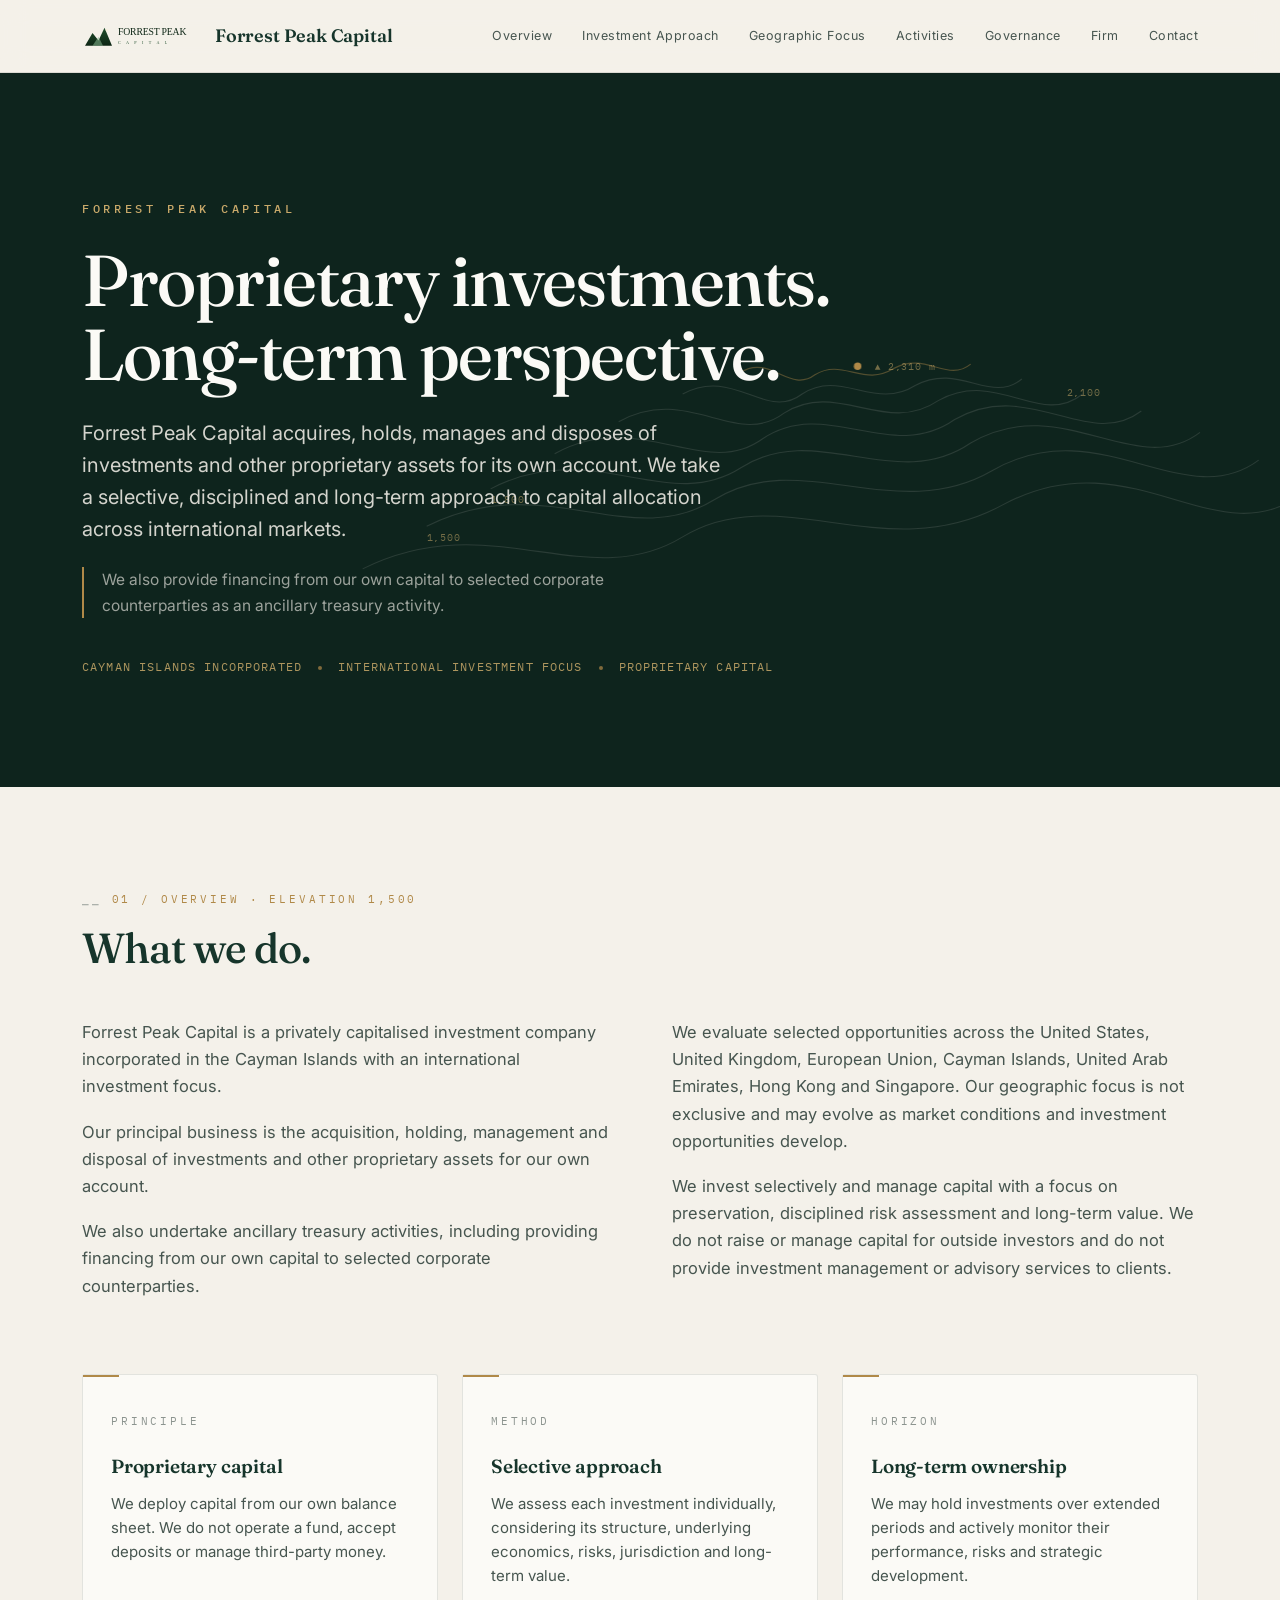
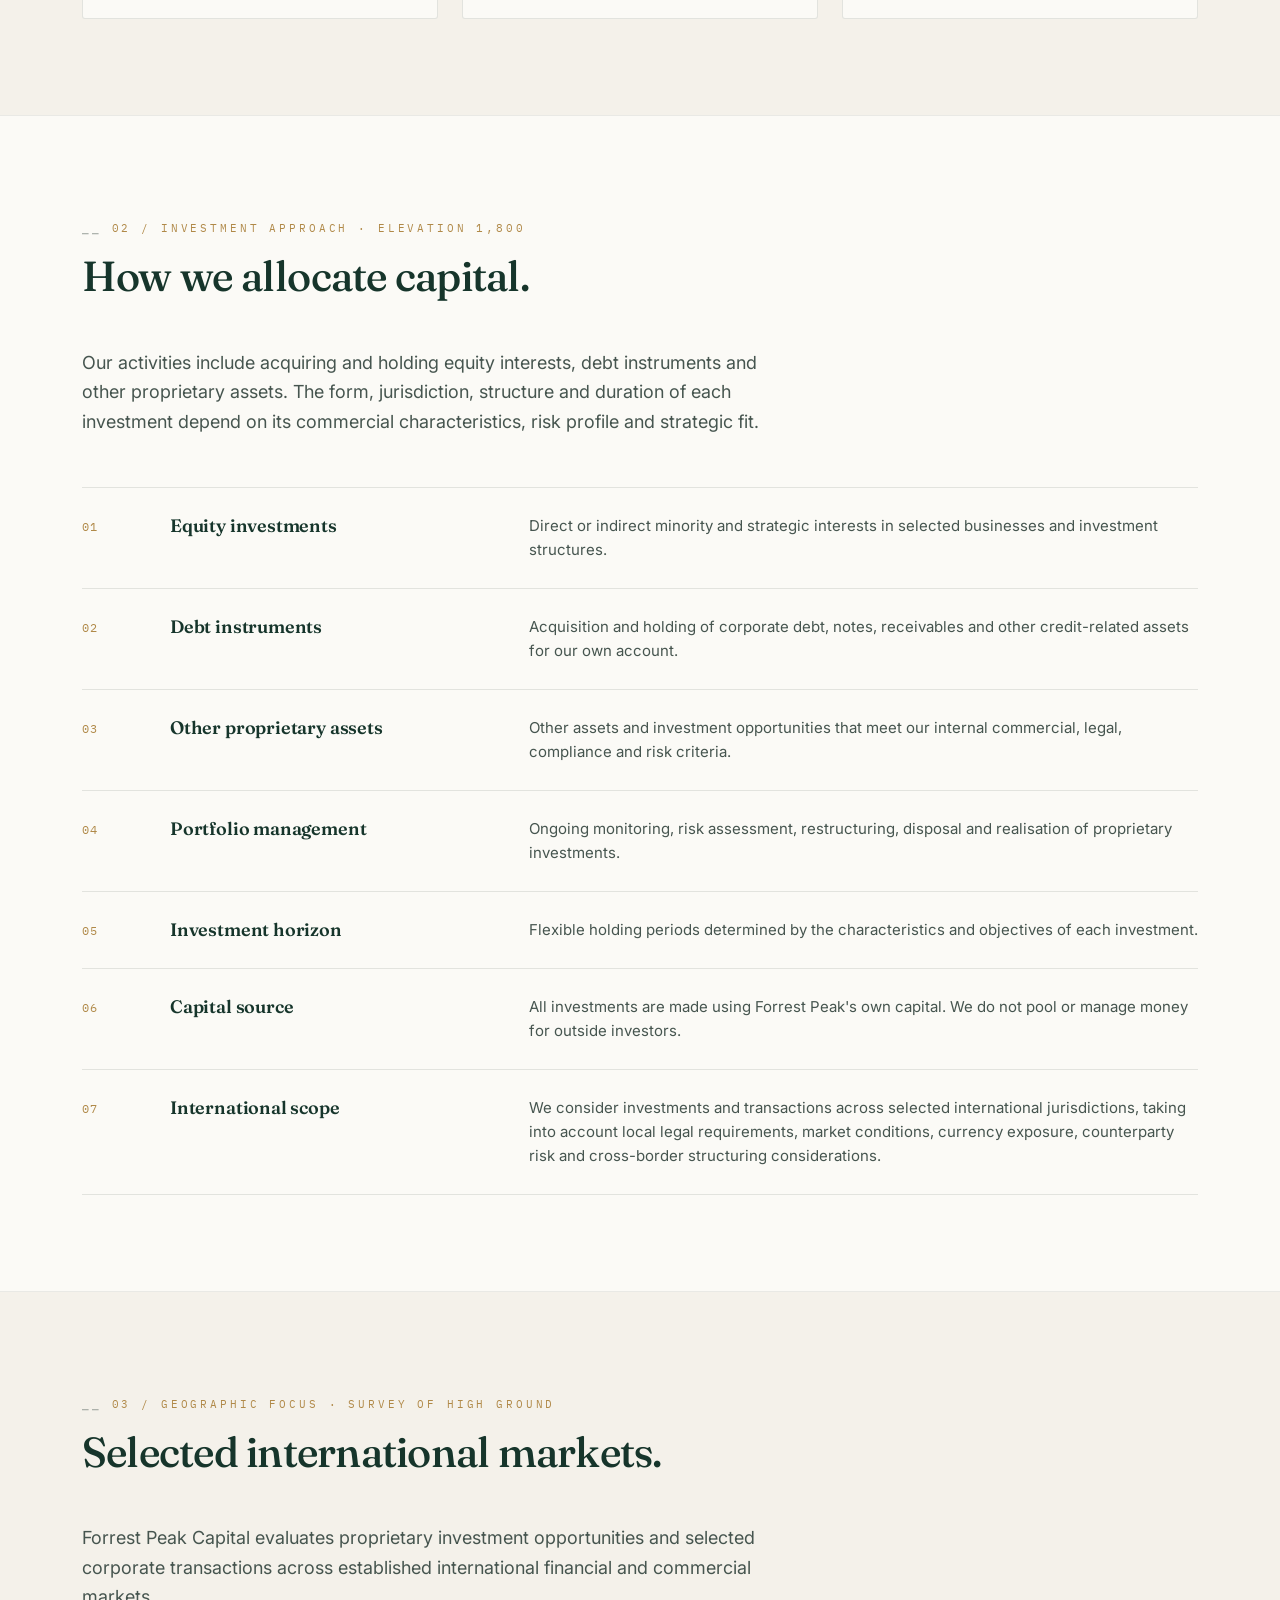
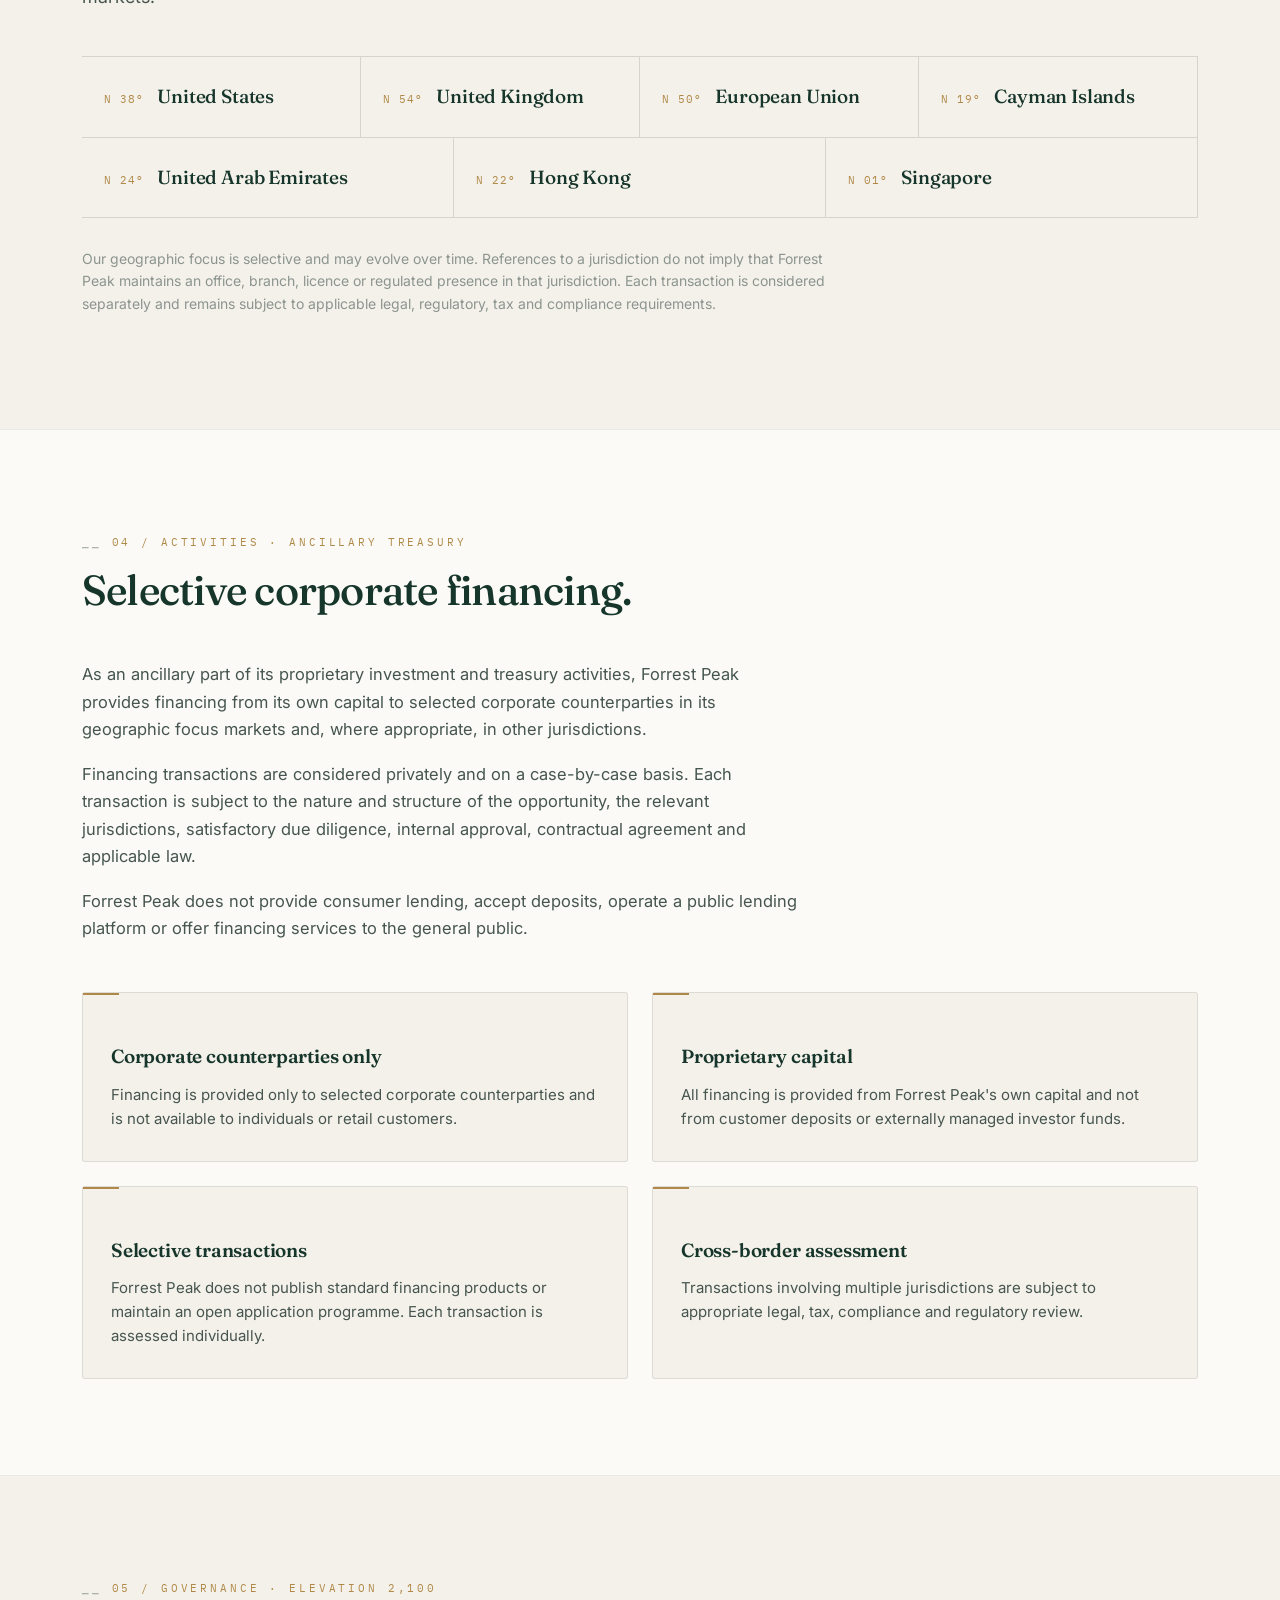
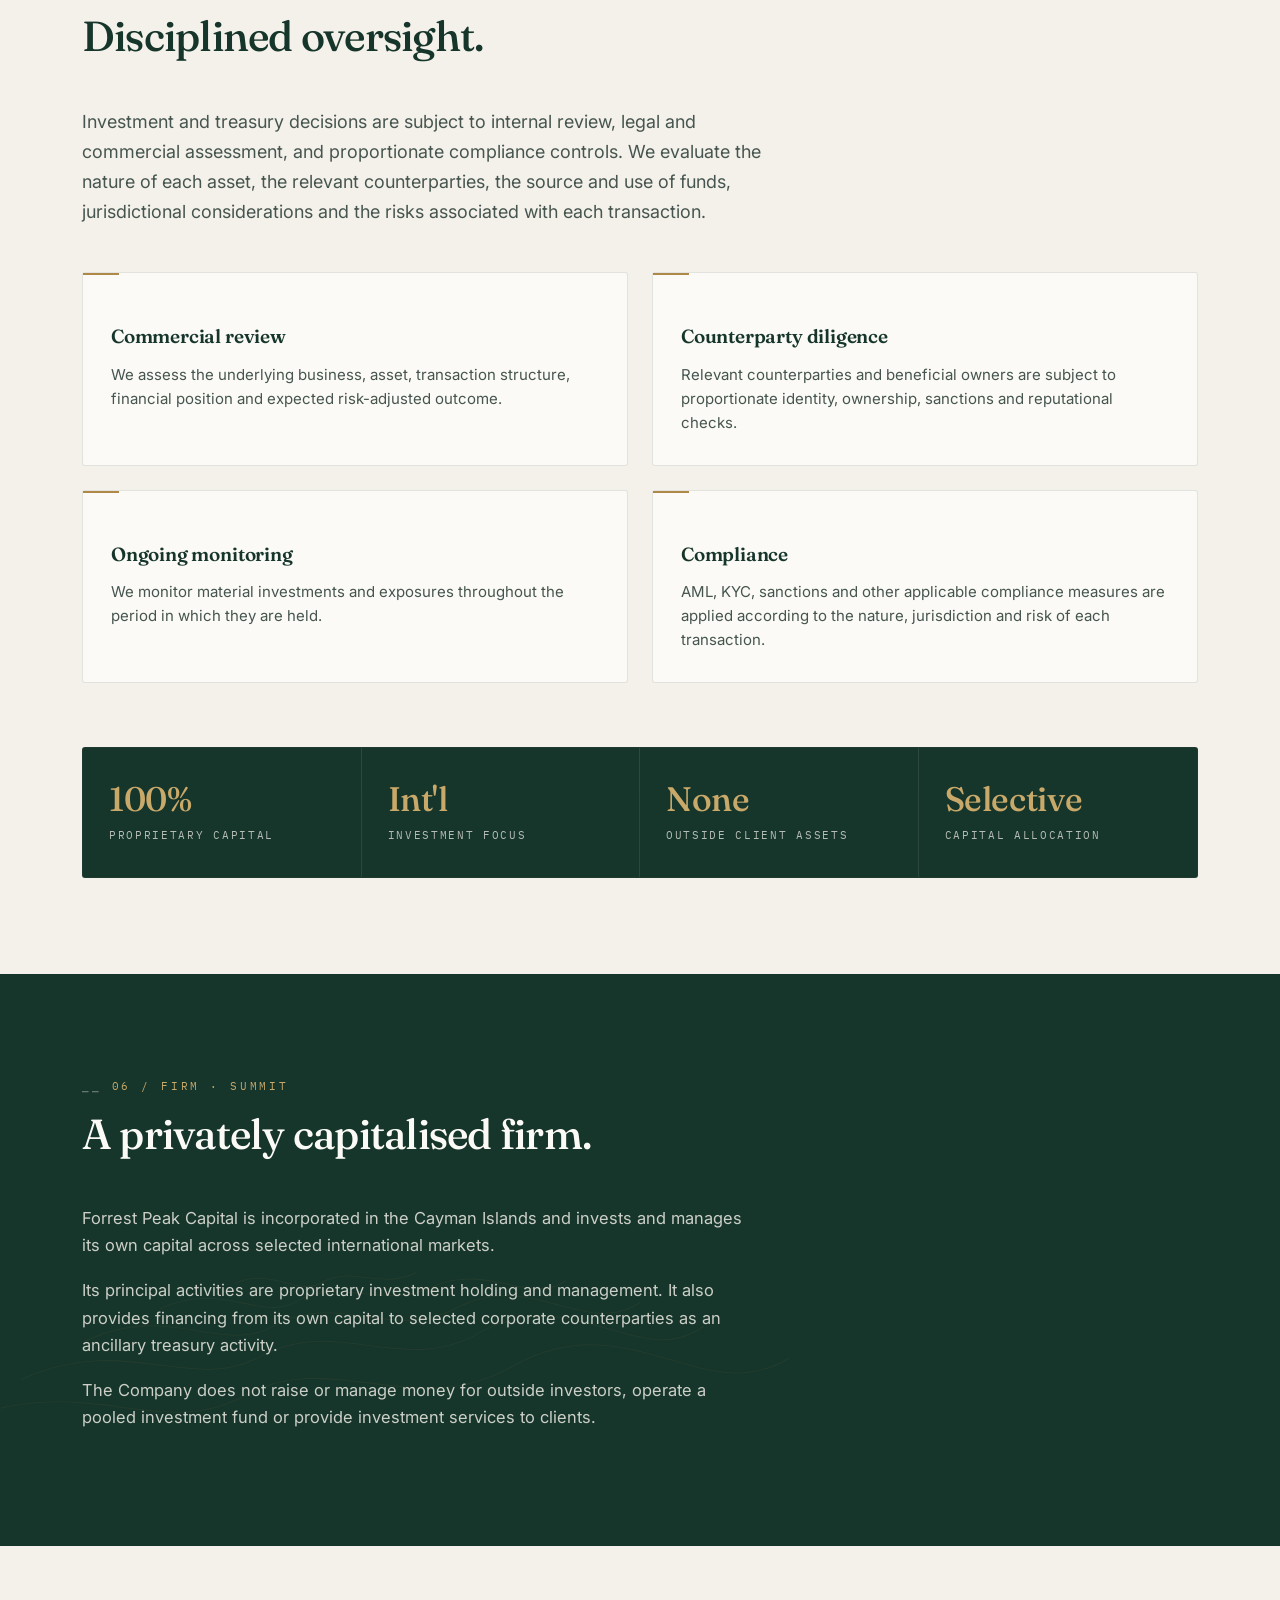
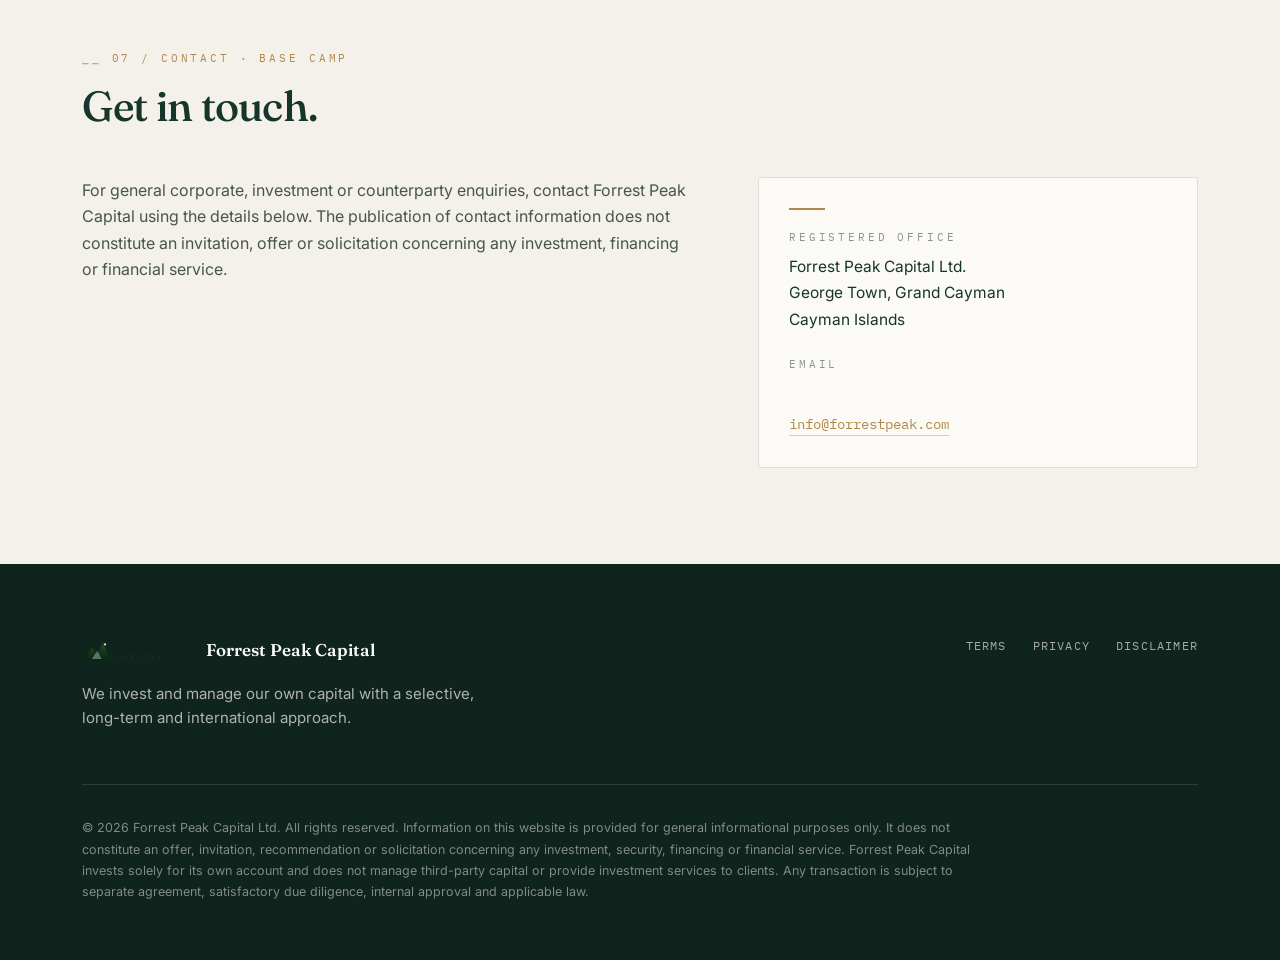
==== 1/index.html @ a150e4bf "Add 5 homepage design variants at /1-/5 for review Each is a self-contained redesign of the repositi" ====
<!DOCTYPE html>
<html lang="en">
<head>
<meta charset="UTF-8">
<meta name="viewport" content="width=device-width, initial-scale=1.0">
<title>Forrest Peak Capital — Proprietary Investments and Strategic Capital</title>
<meta name="description" content="Forrest Peak Capital acquires, holds and manages investments and proprietary assets for its own account across selected international markets. It also provides selective corporate financing from its own capital.">
<link rel="preconnect" href="https://fonts.googleapis.com">
<link rel="preconnect" href="https://fonts.gstatic.com" crossorigin>
<link href="https://fonts.googleapis.com/css2?family=Fraunces:opsz,wght@9..144,400;9..144,500;9..144,600&family=Inter:wght@400;500;600&family=IBM+Plex+Mono:wght@400;500&display=swap" rel="stylesheet">
<style>
  :root{
    /* Palette — Altitude / Topographic */
    --alpine:#16352b;       /* deep alpine green */
    --alpine-deep:#0e241d;  /* darkest green */
    --slate:#46554f;        /* cool slate/stone */
    --stone:#8c948f;        /* muted stone grey */
    --bone:#f4f1ea;         /* bone white */
    --bone-pure:#fbfaf6;
    --brass:#b08948;        /* restrained brass/gold accent */
    --brass-soft:#c9a96a;

    --maxw:1180px;
    --ease:cubic-bezier(.22,.61,.36,1);
  }

  *{box-sizing:border-box;}
  html{scroll-behavior:smooth;}
  body{
    margin:0;
    background:var(--bone);
    color:var(--alpine-deep);
    font-family:'Inter',system-ui,sans-serif;
    font-size:17px;
    line-height:1.65;
    -webkit-font-smoothing:antialiased;
    text-rendering:optimizeLegibility;
  }
  @media (prefers-reduced-motion:no-preference){
    html{scroll-behavior:smooth;}
  }

  a{color:inherit;text-decoration:none;}
  img{max-width:100%;display:block;}

  /* Focus visibility */
  a:focus-visible,button:focus-visible{
    outline:2px solid var(--brass);
    outline-offset:3px;
    border-radius:2px;
  }

  .wrap{max-width:var(--maxw);margin:0 auto;padding:0 32px;}
  @media(max-width:640px){.wrap{padding:0 20px;}}

  /* Typography utilities */
  .serif{font-family:'Fraunces',Georgia,serif;font-weight:500;letter-spacing:-.01em;}
  .mono{font-family:'IBM Plex Mono',monospace;font-variant-numeric:tabular-nums;}
  .eyebrow{
    font-family:'IBM Plex Mono',monospace;
    font-size:11.5px;
    letter-spacing:.32em;
    text-transform:uppercase;
    color:var(--brass);
    font-weight:500;
  }
  .label{
    font-family:'IBM Plex Mono',monospace;
    font-size:11px;
    letter-spacing:.26em;
    text-transform:uppercase;
    color:var(--stone);
  }

  /* ===== HEADER ===== */
  header{
    position:sticky;top:0;z-index:50;
    background:rgba(244,241,234,.82);
    backdrop-filter:blur(12px);
    border-bottom:1px solid rgba(70,85,79,.14);
  }
  .nav{
    display:flex;align-items:center;justify-content:space-between;
    height:72px;
  }
  .brandmark{display:flex;align-items:center;gap:13px;}
  .brandmark img{height:30px;width:auto;}
  .brandmark .bname{
    font-family:'Fraunces',serif;font-weight:600;font-size:18px;
    letter-spacing:-.01em;color:var(--alpine);
  }
  .navlinks{display:flex;gap:30px;align-items:center;}
  .navlinks a{
    font-size:12.5px;letter-spacing:.04em;color:var(--slate);
    position:relative;transition:color .25s var(--ease);
  }
  .navlinks a::after{
    content:"";position:absolute;left:0;bottom:-6px;width:0;height:1px;
    background:var(--brass);transition:width .3s var(--ease);
  }
  .navlinks a:hover{color:var(--alpine);}
  .navlinks a:hover::after{width:100%;}
  .menu-btn{display:none;background:none;border:none;cursor:pointer;padding:8px;color:var(--alpine);}
  @media(max-width:880px){
    .navlinks{display:none;}
    .menu-btn{display:block;}
    .navlinks.open{
      display:flex;flex-direction:column;position:absolute;top:72px;left:0;right:0;
      background:var(--bone-pure);padding:20px 32px;gap:16px;
      border-bottom:1px solid rgba(70,85,79,.14);
    }
  }

  /* ===== HERO ===== */
  .hero{
    position:relative;
    background:var(--alpine-deep);
    color:var(--bone);
    overflow:hidden;
    padding:120px 0 110px;
  }
  .topo{
    position:absolute;inset:0;width:100%;height:100%;
    pointer-events:none;
  }
  .topo path{fill:none;stroke:rgba(176,137,72,.0);stroke-width:1;}
  .topo .ring{stroke:rgba(140,148,143,.22);}
  .topo .ring-accent{stroke:rgba(176,137,72,.42);stroke-width:1.1;}
  .topo .tick{fill:rgba(201,169,106,.55);font-family:'IBM Plex Mono',monospace;font-size:9px;letter-spacing:.08em;}
  .topo .summit{fill:var(--brass);}

  /* contour draw animation */
  @media (prefers-reduced-motion:no-preference){
    .topo .ring,.topo .ring-accent{
      stroke-dasharray:2400;
      stroke-dashoffset:2400;
      animation:draw 3.4s var(--ease) forwards;
    }
    .topo .ring:nth-child(1){animation-delay:.05s;}
    .topo .ring:nth-child(2){animation-delay:.20s;}
    .topo .ring:nth-child(3){animation-delay:.35s;}
    .topo .ring:nth-child(4){animation-delay:.50s;}
    .topo .ring:nth-child(5){animation-delay:.65s;}
    .topo .ring:nth-child(6){animation-delay:.80s;}
    .topo .ring-accent{animation-delay:.95s;}
    .topo .summit{opacity:0;animation:fadein 1s ease 1.6s forwards;}
    .topo .tick{opacity:0;animation:fadein 1.2s ease 1.9s forwards;}
    @keyframes draw{to{stroke-dashoffset:0;}}
    @keyframes fadein{to{opacity:1;}}
  }

  .hero-inner{position:relative;z-index:2;max-width:780px;}
  .hero .eyebrow{color:var(--brass-soft);}
  .hero h1{
    font-family:'Fraunces',serif;font-weight:500;
    font-size:clamp(40px,6.2vw,72px);
    line-height:1.03;letter-spacing:-.02em;
    margin:22px 0 26px;color:var(--bone-pure);
  }
  .hero .lede{
    font-size:clamp(17px,1.7vw,20px);
    color:rgba(244,241,234,.86);max-width:640px;margin:0 0 22px;
    line-height:1.6;
  }
  .hero .secondary{
    font-size:15.5px;color:rgba(244,241,234,.62);max-width:600px;
    border-left:2px solid var(--brass);padding-left:18px;margin:0 0 40px;
  }
  .hero-meta{
    display:flex;flex-wrap:wrap;gap:14px 0;align-items:center;
    font-family:'IBM Plex Mono',monospace;font-size:11.5px;
    letter-spacing:.1em;color:rgba(201,169,106,.85);
    text-transform:uppercase;
  }
  .hero-meta span{display:inline-flex;align-items:center;}
  .hero-meta span:not(:last-child)::after{
    content:"";display:inline-block;width:4px;height:4px;border-radius:50%;
    background:var(--brass);margin:0 16px;opacity:.7;
  }

  /* ===== SECTIONS ===== */
  section{padding:96px 0;}
  .sec-head{margin-bottom:48px;max-width:720px;}
  .sec-head h2{
    font-family:'Fraunces',serif;font-weight:500;
    font-size:clamp(28px,3.6vw,42px);line-height:1.08;
    letter-spacing:-.018em;color:var(--alpine);margin:14px 0 0;
  }
  .secnum{
    font-family:'IBM Plex Mono',monospace;font-size:11px;
    letter-spacing:.26em;color:var(--brass);text-transform:uppercase;
  }
  .secnum::before{content:"⎯⎯  ";color:var(--stone);}

  .lead-p{font-size:18px;color:var(--slate);max-width:680px;}
  p{margin:0 0 18px;}

  /* alternating tone */
  .tone-bone{background:var(--bone);}
  .tone-stone{background:var(--bone-pure);border-top:1px solid rgba(70,85,79,.1);border-bottom:1px solid rgba(70,85,79,.1);}

  /* Overview prose grid */
  .prose-grid{display:grid;grid-template-columns:1fr 1fr;gap:44px 64px;}
  .prose-grid p{color:var(--slate);font-size:16.5px;}
  @media(max-width:820px){.prose-grid{grid-template-columns:1fr;gap:0;}}

  /* three-up cards */
  .cards3{display:grid;grid-template-columns:repeat(3,1fr);gap:24px;margin-top:56px;}
  @media(max-width:820px){.cards3{grid-template-columns:1fr;}}
  .card{
    background:var(--bone-pure);
    border:1px solid rgba(70,85,79,.14);
    border-radius:3px;padding:30px 28px;
    position:relative;
    transition:border-color .3s var(--ease),transform .3s var(--ease);
  }
  .tone-stone .card{background:var(--bone);}
  .card::before{
    content:"";position:absolute;top:0;left:0;width:36px;height:2px;background:var(--brass);
  }
  .card:hover{border-color:rgba(176,137,72,.5);transform:translateY(-3px);}
  .card h3{
    font-family:'Fraunces',serif;font-weight:600;font-size:19px;
    color:var(--alpine);margin:18px 0 10px;letter-spacing:-.01em;
  }
  .card p{font-size:15px;color:var(--slate);margin:0;line-height:1.6;}

  /* numbered list (approach) */
  .approach-list{display:grid;grid-template-columns:1fr;gap:0;margin-top:50px;
    border-top:1px solid rgba(70,85,79,.14);}
  .approach-item{
    display:grid;grid-template-columns:64px 1fr 2fr;gap:24px;align-items:start;
    padding:26px 0;border-bottom:1px solid rgba(70,85,79,.14);
    transition:background .25s var(--ease);
  }
  .approach-item:hover{background:rgba(176,137,72,.045);}
  .approach-item .elev{
    font-family:'IBM Plex Mono',monospace;font-size:12px;color:var(--brass);
    letter-spacing:.06em;padding-top:3px;
  }
  .approach-item h3{
    font-family:'Fraunces',serif;font-weight:600;font-size:18px;
    color:var(--alpine);margin:0;letter-spacing:-.01em;line-height:1.3;
  }
  .approach-item p{margin:0;font-size:15px;color:var(--slate);line-height:1.6;}
  @media(max-width:760px){
    .approach-item{grid-template-columns:1fr;gap:8px;padding:22px 0;}
  }

  /* Geographic markets */
  .markets{display:flex;flex-wrap:wrap;gap:0;margin:44px 0 30px;
    border-top:1px solid rgba(70,85,79,.18);}
  .market{
    flex:1 1 240px;
    padding:24px 22px;
    border-bottom:1px solid rgba(70,85,79,.18);
    border-right:1px solid rgba(70,85,79,.18);
    position:relative;
    display:flex;align-items:baseline;gap:14px;
  }
  .market .mnum{
    font-family:'IBM Plex Mono',monospace;font-size:11px;color:var(--brass);
    letter-spacing:.08em;
  }
  .market .mname{
    font-family:'Fraunces',serif;font-weight:500;font-size:19px;color:var(--alpine);
    letter-spacing:-.01em;
  }
  .qualifier{font-size:14px;color:var(--stone);max-width:760px;line-height:1.6;}

  /* Activities */
  .act-para{max-width:720px;}
  .act-para p{color:var(--slate);font-size:16.5px;}
  .cards4{display:grid;grid-template-columns:repeat(2,1fr);gap:24px;margin-top:50px;}
  @media(max-width:680px){.cards4{grid-template-columns:1fr;}}

  /* Governance + stats */
  .gov-grid{display:grid;grid-template-columns:repeat(2,1fr);gap:24px;margin-top:46px;}
  @media(max-width:680px){.gov-grid{grid-template-columns:1fr;}}

  .stats{
    display:grid;grid-template-columns:repeat(4,1fr);gap:0;margin-top:64px;
    border:1px solid rgba(70,85,79,.18);border-radius:3px;overflow:hidden;
    background:var(--alpine);
  }
  .stat{
    padding:34px 26px;color:var(--bone);
    border-right:1px solid rgba(244,241,234,.1);
  }
  .stat:last-child{border-right:none;}
  .stat .sval{
    font-family:'Fraunces',serif;font-weight:500;font-size:34px;
    color:var(--brass-soft);letter-spacing:-.01em;line-height:1;
  }
  .stat .slab{
    font-family:'IBM Plex Mono',monospace;font-size:10.5px;
    letter-spacing:.16em;text-transform:uppercase;color:rgba(244,241,234,.72);
    margin-top:12px;line-height:1.4;
  }
  @media(max-width:680px){
    .stats{grid-template-columns:1fr 1fr;}
    .stat:nth-child(2){border-right:none;}
    .stat:nth-child(1),.stat:nth-child(2){border-bottom:1px solid rgba(244,241,234,.1);}
  }

  /* Firm — dark band with contour echo */
  .firm{
    position:relative;background:var(--alpine);color:var(--bone);overflow:hidden;
  }
  .firm .topo-mini{position:absolute;inset:0;opacity:.5;pointer-events:none;}
  .firm .topo-mini path{fill:none;stroke:rgba(176,137,72,.16);stroke-width:1;}
  .firm .wrap{position:relative;z-index:2;}
  .firm .sec-head h2{color:var(--bone-pure);}
  .firm .secnum{color:var(--brass-soft);}
  .firm p{color:rgba(244,241,234,.82);font-size:16.5px;max-width:680px;}

  /* Contact */
  .contact-grid{display:grid;grid-template-columns:1.4fr 1fr;gap:60px;margin-top:40px;align-items:start;}
  @media(max-width:760px){.contact-grid{grid-template-columns:1fr;gap:36px;}}
  .contact-grid p{color:var(--slate);font-size:16px;}
  .contact-card{
    background:var(--bone-pure);border:1px solid rgba(70,85,79,.16);
    border-radius:3px;padding:30px;
  }
  .contact-card::before{content:"";display:block;width:36px;height:2px;background:var(--brass);margin-bottom:18px;}
  .contact-card .label{display:block;margin-bottom:8px;}
  .contact-card address{font-style:normal;color:var(--alpine);font-size:15.5px;line-height:1.7;margin-bottom:22px;}
  .contact-card a.email{
    font-family:'IBM Plex Mono',monospace;font-size:14px;color:var(--brass);
    border-bottom:1px solid rgba(176,137,72,.4);padding-bottom:2px;
    transition:border-color .25s var(--ease);
  }
  .contact-card a.email:hover{border-color:var(--brass);}

  /* Footer */
  footer{background:var(--alpine-deep);color:rgba(244,241,234,.7);padding:72px 0 40px;}
  .foot-top{display:flex;justify-content:space-between;gap:40px;flex-wrap:wrap;align-items:flex-start;
    border-bottom:1px solid rgba(244,241,234,.12);padding-bottom:36px;margin-bottom:32px;}
  .foot-brand{display:flex;align-items:center;gap:12px;margin-bottom:18px;}
  .foot-brand img{height:28px;}
  .foot-brand span{font-family:'Fraunces',serif;font-weight:600;font-size:17px;color:var(--bone-pure);}
  .foot-tag{max-width:420px;font-size:15px;color:rgba(244,241,234,.7);line-height:1.6;}
  .foot-links{display:flex;gap:26px;flex-wrap:wrap;}
  .foot-links a{font-family:'IBM Plex Mono',monospace;font-size:12px;letter-spacing:.1em;
    text-transform:uppercase;color:rgba(244,241,234,.66);transition:color .25s var(--ease);}
  .foot-links a:hover{color:var(--brass-soft);}
  .legal{font-size:12.5px;line-height:1.7;color:rgba(244,241,234,.5);max-width:900px;}

  /* reveal on scroll */
  .reveal{opacity:0;transform:translateY(18px);transition:opacity .7s var(--ease),transform .7s var(--ease);}
  .reveal.in{opacity:1;transform:none;}
  @media (prefers-reduced-motion:reduce){
    .reveal{opacity:1;transform:none;transition:none;}
  }
</style>
</head>
<body>

<header>
  <div class="wrap nav">
    <a class="brandmark" href="#overview" aria-label="Forrest Peak Capital home">
      <img src="/logo.svg" alt="Forrest Peak Capital">
      <span class="bname">Forrest Peak Capital</span>
    </a>
    <nav class="navlinks" id="nav" aria-label="Primary">
      <a href="#overview">Overview</a>
      <a href="#approach">Investment Approach</a>
      <a href="#geography">Geographic Focus</a>
      <a href="#activities">Activities</a>
      <a href="#governance">Governance</a>
      <a href="#firm">Firm</a>
      <a href="#contact">Contact</a>
    </nav>
    <button class="menu-btn" id="menuBtn" aria-label="Toggle navigation" aria-expanded="false">
      <svg width="24" height="24" viewBox="0 0 24 24" fill="none" stroke="currentColor" stroke-width="1.6"><line x1="3" y1="7" x2="21" y2="7"/><line x1="3" y1="12" x2="21" y2="12"/><line x1="3" y1="17" x2="21" y2="17"/></svg>
    </button>
  </div>
</header>

<!-- ===== HERO ===== -->
<section class="hero" id="overview-top">
  <svg class="topo" viewBox="0 0 1200 760" preserveAspectRatio="xMidYMid slice" aria-hidden="true">
    <g transform="translate(760,300)">
      <!-- elevation rings: nested irregular contours suggesting a peak -->
      <path class="ring" d="M-420,210 C-300,150 -210,235 -120,180 C-30,125 70,210 180,150 C300,85 380,200 460,140"/>
      <path class="ring" d="M-360,170 C-250,115 -170,195 -90,145 C-10,95 80,170 170,118 C270,60 350,160 420,108"/>
      <path class="ring" d="M-300,135 C-205,85 -135,160 -65,115 C5,70 80,140 150,92 C235,42 305,128 365,82"/>
      <path class="ring" d="M-240,102 C-160,58 -100,128 -45,88 C15,48 75,112 135,70 C205,30 260,100 310,62"/>
      <path class="ring" d="M-180,72 C-115,36 -70,98 -25,64 C25,32 70,86 120,52 C175,22 215,78 255,46"/>
      <path class="ring" d="M-120,46 C-72,20 -42,72 -8,46 C28,22 60,62 98,38 C140,16 168,56 198,32"/>
      <path class="ring-accent" d="M-66,26 C-38,8 -20,46 4,28 C30,12 50,40 78,22 C108,6 128,36 150,18"/>
      <circle class="summit" cx="44" cy="20" r="3.5"/>
      <text class="tick" x="60" y="24">▲ 2,310 m</text>
      <text class="tick" x="-300" y="148">1,800</text>
      <text class="tick" x="-360" y="184">1,500</text>
      <text class="tick" x="240" y="48">2,100</text>
    </g>
  </svg>
  <div class="wrap">
    <div class="hero-inner">
      <span class="eyebrow">Forrest Peak Capital</span>
      <h1>Proprietary investments.<br>Long-term perspective.</h1>
      <p class="lede">Forrest Peak Capital acquires, holds, manages and disposes of investments and other proprietary assets for its own account. We take a selective, disciplined and long-term approach to capital allocation across international markets.</p>
      <p class="secondary">We also provide financing from our own capital to selected corporate counterparties as an ancillary treasury activity.</p>
      <div class="hero-meta">
        <span>Cayman Islands Incorporated</span>
        <span>International Investment Focus</span>
        <span>Proprietary Capital</span>
      </div>
    </div>
  </div>
</section>

<!-- ===== OVERVIEW ===== -->
<section class="tone-bone" id="overview">
  <div class="wrap">
    <div class="sec-head reveal">
      <span class="secnum">01 / Overview · Elevation 1,500</span>
      <h2 class="serif">What we do.</h2>
    </div>
    <div class="prose-grid reveal">
      <div>
        <p>Forrest Peak Capital is a privately capitalised investment company incorporated in the Cayman Islands with an international investment focus.</p>
        <p>Our principal business is the acquisition, holding, management and disposal of investments and other proprietary assets for our own account.</p>
        <p>We also undertake ancillary treasury activities, including providing financing from our own capital to selected corporate counterparties.</p>
      </div>
      <div>
        <p>We evaluate selected opportunities across the United States, United Kingdom, European Union, Cayman Islands, United Arab Emirates, Hong Kong and Singapore. Our geographic focus is not exclusive and may evolve as market conditions and investment opportunities develop.</p>
        <p>We invest selectively and manage capital with a focus on preservation, disciplined risk assessment and long-term value. We do not raise or manage capital for outside investors and do not provide investment management or advisory services to clients.</p>
      </div>
    </div>
    <div class="cards3">
      <div class="card reveal">
        <span class="label">Principle</span>
        <h3>Proprietary capital</h3>
        <p>We deploy capital from our own balance sheet. We do not operate a fund, accept deposits or manage third-party money.</p>
      </div>
      <div class="card reveal">
        <span class="label">Method</span>
        <h3>Selective approach</h3>
        <p>We assess each investment individually, considering its structure, underlying economics, risks, jurisdiction and long-term value.</p>
      </div>
      <div class="card reveal">
        <span class="label">Horizon</span>
        <h3>Long-term ownership</h3>
        <p>We may hold investments over extended periods and actively monitor their performance, risks and strategic development.</p>
      </div>
    </div>
  </div>
</section>

<!-- ===== INVESTMENT APPROACH ===== -->
<section class="tone-stone" id="approach">
  <div class="wrap">
    <div class="sec-head reveal">
      <span class="secnum">02 / Investment Approach · Elevation 1,800</span>
      <h2 class="serif">How we allocate capital.</h2>
    </div>
    <p class="lead-p reveal">Our activities include acquiring and holding equity interests, debt instruments and other proprietary assets. The form, jurisdiction, structure and duration of each investment depend on its commercial characteristics, risk profile and strategic fit.</p>
    <div class="approach-list">
      <div class="approach-item reveal"><span class="elev">01</span><h3>Equity investments</h3><p>Direct or indirect minority and strategic interests in selected businesses and investment structures.</p></div>
      <div class="approach-item reveal"><span class="elev">02</span><h3>Debt instruments</h3><p>Acquisition and holding of corporate debt, notes, receivables and other credit-related assets for our own account.</p></div>
      <div class="approach-item reveal"><span class="elev">03</span><h3>Other proprietary assets</h3><p>Other assets and investment opportunities that meet our internal commercial, legal, compliance and risk criteria.</p></div>
      <div class="approach-item reveal"><span class="elev">04</span><h3>Portfolio management</h3><p>Ongoing monitoring, risk assessment, restructuring, disposal and realisation of proprietary investments.</p></div>
      <div class="approach-item reveal"><span class="elev">05</span><h3>Investment horizon</h3><p>Flexible holding periods determined by the characteristics and objectives of each investment.</p></div>
      <div class="approach-item reveal"><span class="elev">06</span><h3>Capital source</h3><p>All investments are made using Forrest Peak's own capital. We do not pool or manage money for outside investors.</p></div>
      <div class="approach-item reveal"><span class="elev">07</span><h3>International scope</h3><p>We consider investments and transactions across selected international jurisdictions, taking into account local legal requirements, market conditions, currency exposure, counterparty risk and cross-border structuring considerations.</p></div>
    </div>
  </div>
</section>

<!-- ===== GEOGRAPHIC FOCUS ===== -->
<section class="tone-bone" id="geography">
  <div class="wrap">
    <div class="sec-head reveal">
      <span class="secnum">03 / Geographic Focus · Survey of high ground</span>
      <h2 class="serif">Selected international markets.</h2>
    </div>
    <p class="lead-p reveal">Forrest Peak Capital evaluates proprietary investment opportunities and selected corporate transactions across established international financial and commercial markets.</p>
    <div class="markets reveal">
      <div class="market"><span class="mnum">N 38°</span><span class="mname">United States</span></div>
      <div class="market"><span class="mnum">N 54°</span><span class="mname">United Kingdom</span></div>
      <div class="market"><span class="mnum">N 50°</span><span class="mname">European Union</span></div>
      <div class="market"><span class="mnum">N 19°</span><span class="mname">Cayman Islands</span></div>
      <div class="market"><span class="mnum">N 24°</span><span class="mname">United Arab Emirates</span></div>
      <div class="market"><span class="mnum">N 22°</span><span class="mname">Hong Kong</span></div>
      <div class="market"><span class="mnum">N 01°</span><span class="mname">Singapore</span></div>
    </div>
    <p class="qualifier reveal">Our geographic focus is selective and may evolve over time. References to a jurisdiction do not imply that Forrest Peak maintains an office, branch, licence or regulated presence in that jurisdiction. Each transaction is considered separately and remains subject to applicable legal, regulatory, tax and compliance requirements.</p>
  </div>
</section>

<!-- ===== ACTIVITIES ===== -->
<section class="tone-stone" id="activities">
  <div class="wrap">
    <div class="sec-head reveal">
      <span class="secnum">04 / Activities · Ancillary treasury</span>
      <h2 class="serif">Selective corporate financing.</h2>
    </div>
    <div class="act-para reveal">
      <p>As an ancillary part of its proprietary investment and treasury activities, Forrest Peak provides financing from its own capital to selected corporate counterparties in its geographic focus markets and, where appropriate, in other jurisdictions.</p>
      <p>Financing transactions are considered privately and on a case-by-case basis. Each transaction is subject to the nature and structure of the opportunity, the relevant jurisdictions, satisfactory due diligence, internal approval, contractual agreement and applicable law.</p>
      <p>Forrest Peak does not provide consumer lending, accept deposits, operate a public lending platform or offer financing services to the general public.</p>
    </div>
    <div class="cards4">
      <div class="card reveal"><h3>Corporate counterparties only</h3><p>Financing is provided only to selected corporate counterparties and is not available to individuals or retail customers.</p></div>
      <div class="card reveal"><h3>Proprietary capital</h3><p>All financing is provided from Forrest Peak's own capital and not from customer deposits or externally managed investor funds.</p></div>
      <div class="card reveal"><h3>Selective transactions</h3><p>Forrest Peak does not publish standard financing products or maintain an open application programme. Each transaction is assessed individually.</p></div>
      <div class="card reveal"><h3>Cross-border assessment</h3><p>Transactions involving multiple jurisdictions are subject to appropriate legal, tax, compliance and regulatory review.</p></div>
    </div>
  </div>
</section>

<!-- ===== GOVERNANCE ===== -->
<section class="tone-bone" id="governance">
  <div class="wrap">
    <div class="sec-head reveal">
      <span class="secnum">05 / Governance · Elevation 2,100</span>
      <h2 class="serif">Disciplined oversight.</h2>
    </div>
    <p class="lead-p reveal">Investment and treasury decisions are subject to internal review, legal and commercial assessment, and proportionate compliance controls. We evaluate the nature of each asset, the relevant counterparties, the source and use of funds, jurisdictional considerations and the risks associated with each transaction.</p>
    <div class="gov-grid">
      <div class="card reveal"><h3>Commercial review</h3><p>We assess the underlying business, asset, transaction structure, financial position and expected risk-adjusted outcome.</p></div>
      <div class="card reveal"><h3>Counterparty diligence</h3><p>Relevant counterparties and beneficial owners are subject to proportionate identity, ownership, sanctions and reputational checks.</p></div>
      <div class="card reveal"><h3>Ongoing monitoring</h3><p>We monitor material investments and exposures throughout the period in which they are held.</p></div>
      <div class="card reveal"><h3>Compliance</h3><p>AML, KYC, sanctions and other applicable compliance measures are applied according to the nature, jurisdiction and risk of each transaction.</p></div>
    </div>
    <div class="stats reveal">
      <div class="stat"><div class="sval mono">100%</div><div class="slab">Proprietary Capital</div></div>
      <div class="stat"><div class="sval mono">Int'l</div><div class="slab">Investment Focus</div></div>
      <div class="stat"><div class="sval mono">None</div><div class="slab">Outside Client Assets</div></div>
      <div class="stat"><div class="sval mono">Selective</div><div class="slab">Capital Allocation</div></div>
    </div>
  </div>
</section>

<!-- ===== FIRM ===== -->
<section class="firm" id="firm">
  <svg class="topo-mini" viewBox="0 0 1200 520" preserveAspectRatio="xMidYMid slice" aria-hidden="true">
    <g transform="translate(300,260)">
      <path d="M-340,160 C-220,110 -150,180 -70,135 C10,90 90,160 180,108 C290,46 360,150 440,100"/>
      <path d="M-280,120 C-180,75 -120,135 -55,98 C15,60 80,118 150,76 C240,28 300,114 360,70"/>
      <path d="M-220,84 C-140,46 -90,100 -40,68 C20,38 70,86 130,52 C200,18 250,82 300,48"/>
      <path d="M-150,54 C-90,26 -55,68 -20,46 C20,24 60,56 108,32 C160,12 195,50 230,28"/>
      <path d="M-80,30 C-44,14 -22,44 4,28 C32,14 56,36 90,20"/>
    </g>
  </svg>
  <div class="wrap">
    <div class="sec-head reveal">
      <span class="secnum">06 / Firm · Summit</span>
      <h2 class="serif">A privately capitalised firm.</h2>
    </div>
    <div class="reveal">
      <p>Forrest Peak Capital is incorporated in the Cayman Islands and invests and manages its own capital across selected international markets.</p>
      <p>Its principal activities are proprietary investment holding and management. It also provides financing from its own capital to selected corporate counterparties as an ancillary treasury activity.</p>
      <p>The Company does not raise or manage money for outside investors, operate a pooled investment fund or provide investment services to clients.</p>
    </div>
  </div>
</section>

<!-- ===== CONTACT ===== -->
<section class="tone-bone" id="contact">
  <div class="wrap">
    <div class="sec-head reveal">
      <span class="secnum">07 / Contact · Base camp</span>
      <h2 class="serif">Get in touch.</h2>
    </div>
    <div class="contact-grid">
      <div class="reveal">
        <p>For general corporate, investment or counterparty enquiries, contact Forrest Peak Capital using the details below. The publication of contact information does not constitute an invitation, offer or solicitation concerning any investment, financing or financial service.</p>
      </div>
      <div class="contact-card reveal">
        <span class="label">Registered Office</span>
        <address>
          Forrest Peak Capital Ltd.<br>
          George Town, Grand Cayman<br>
          Cayman Islands
        </address>
        <span class="label">Email</span><br>
        <a class="email" href="mailto:info@forrestpeak.com">info@forrestpeak.com</a>
      </div>
    </div>
  </div>
</section>

<!-- ===== FOOTER ===== -->
<footer>
  <div class="wrap">
    <div class="foot-top">
      <div>
        <div class="foot-brand">
          <img src="/logo.svg" alt="Forrest Peak Capital">
          <span>Forrest Peak Capital</span>
        </div>
        <p class="foot-tag">We invest and manage our own capital with a selective, long-term and international approach.</p>
      </div>
      <nav class="foot-links" aria-label="Legal">
        <a href="/terms.html">Terms</a>
        <a href="/privacy.html">Privacy</a>
        <a href="/disclaimer.html">Disclaimer</a>
      </nav>
    </div>
    <p class="legal">© 2026 Forrest Peak Capital Ltd. All rights reserved. Information on this website is provided for general informational purposes only. It does not constitute an offer, invitation, recommendation or solicitation concerning any investment, security, financing or financial service. Forrest Peak Capital invests solely for its own account and does not manage third-party capital or provide investment services to clients. Any transaction is subject to separate agreement, satisfactory due diligence, internal approval and applicable law.</p>
  </div>
</footer>

<script>
  // mobile nav
  var mb=document.getElementById('menuBtn'),nv=document.getElementById('nav');
  if(mb){mb.addEventListener('click',function(){
    var open=nv.classList.toggle('open');
    mb.setAttribute('aria-expanded',open?'true':'false');
  });
  nv.querySelectorAll('a').forEach(function(a){a.addEventListener('click',function(){nv.classList.remove('open');mb.setAttribute('aria-expanded','false');});});}

  // scroll reveal (respects reduced motion)
  var rm=window.matchMedia('(prefers-reduced-motion: reduce)').matches;
  if(!rm && 'IntersectionObserver' in window){
    var io=new IntersectionObserver(function(es){
      es.forEach(function(e){if(e.isIntersecting){e.target.classList.add('in');io.unobserve(e.target);}});
    },{threshold:.12});
    document.querySelectorAll('.reveal').forEach(function(el){io.observe(el);});
  } else {
    document.querySelectorAll('.reveal').forEach(function(el){el.classList.add('in');});
  }
</script>
</body>
</html>
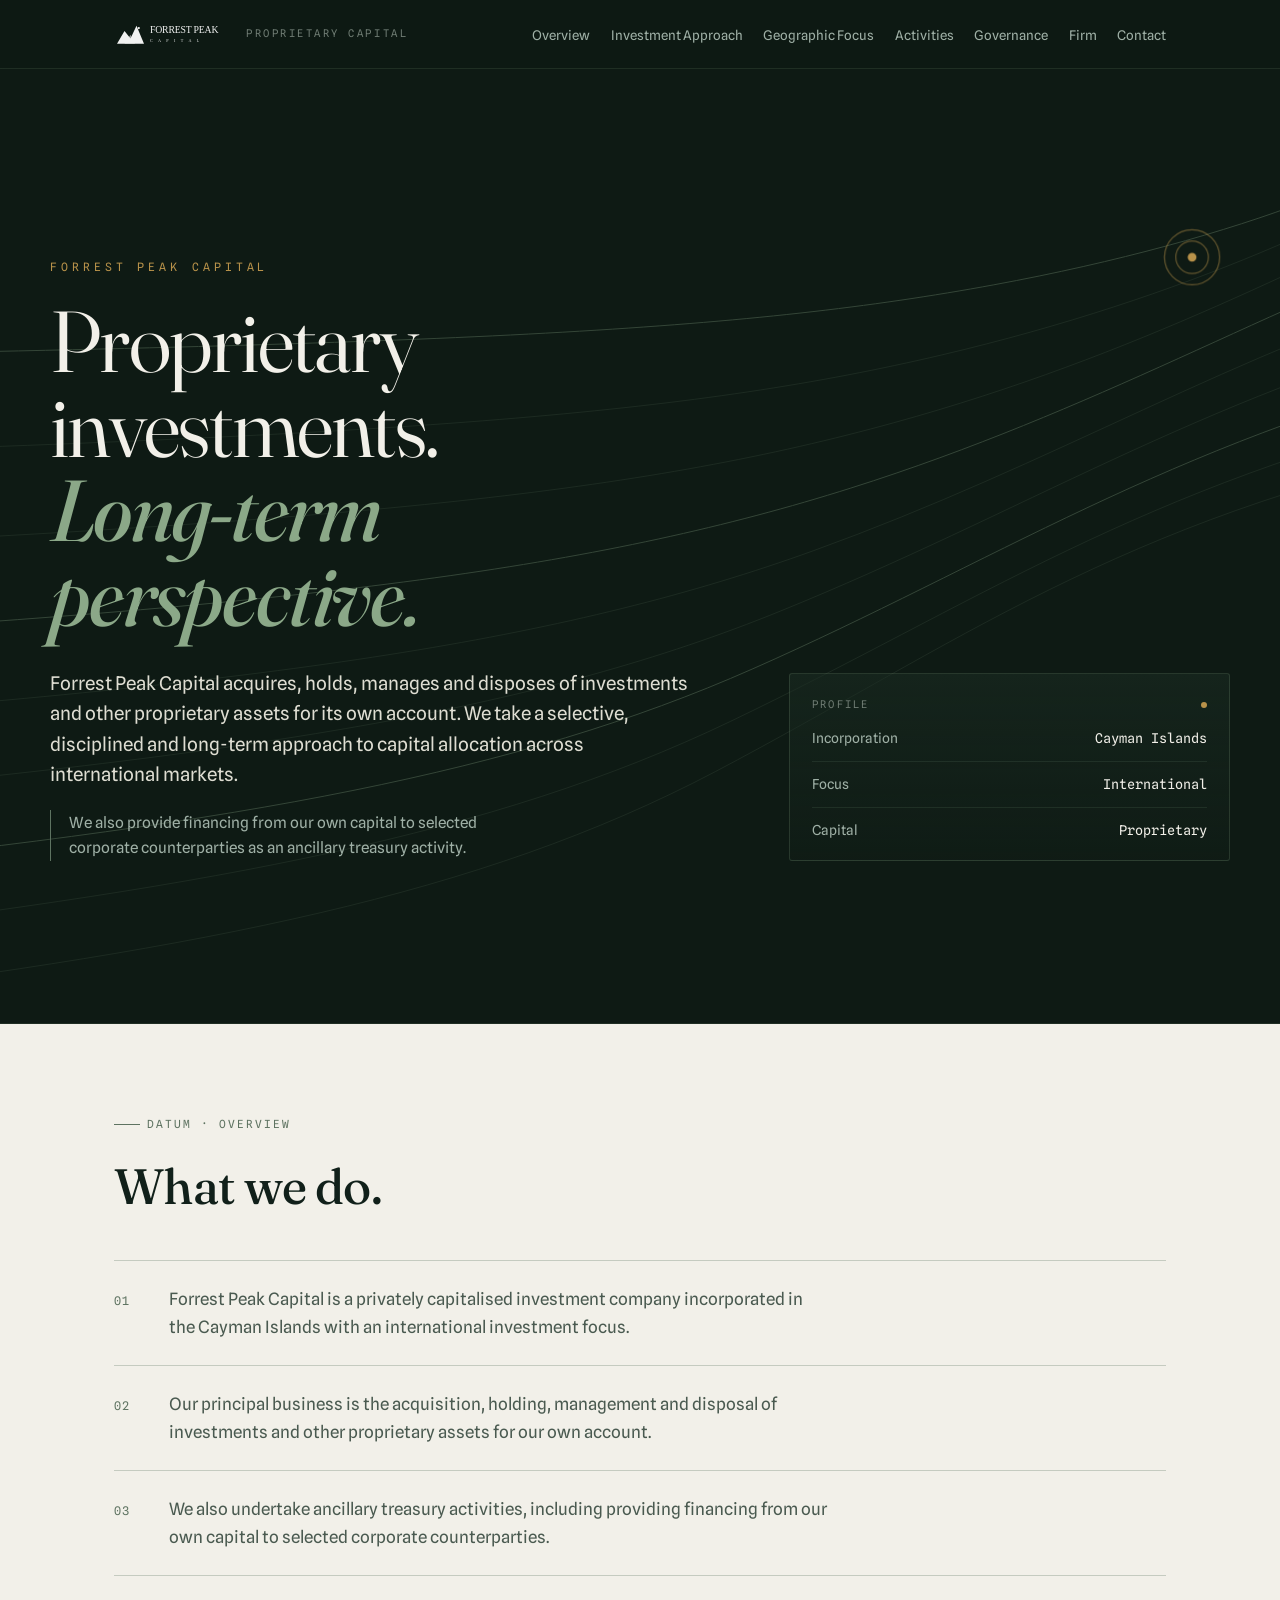
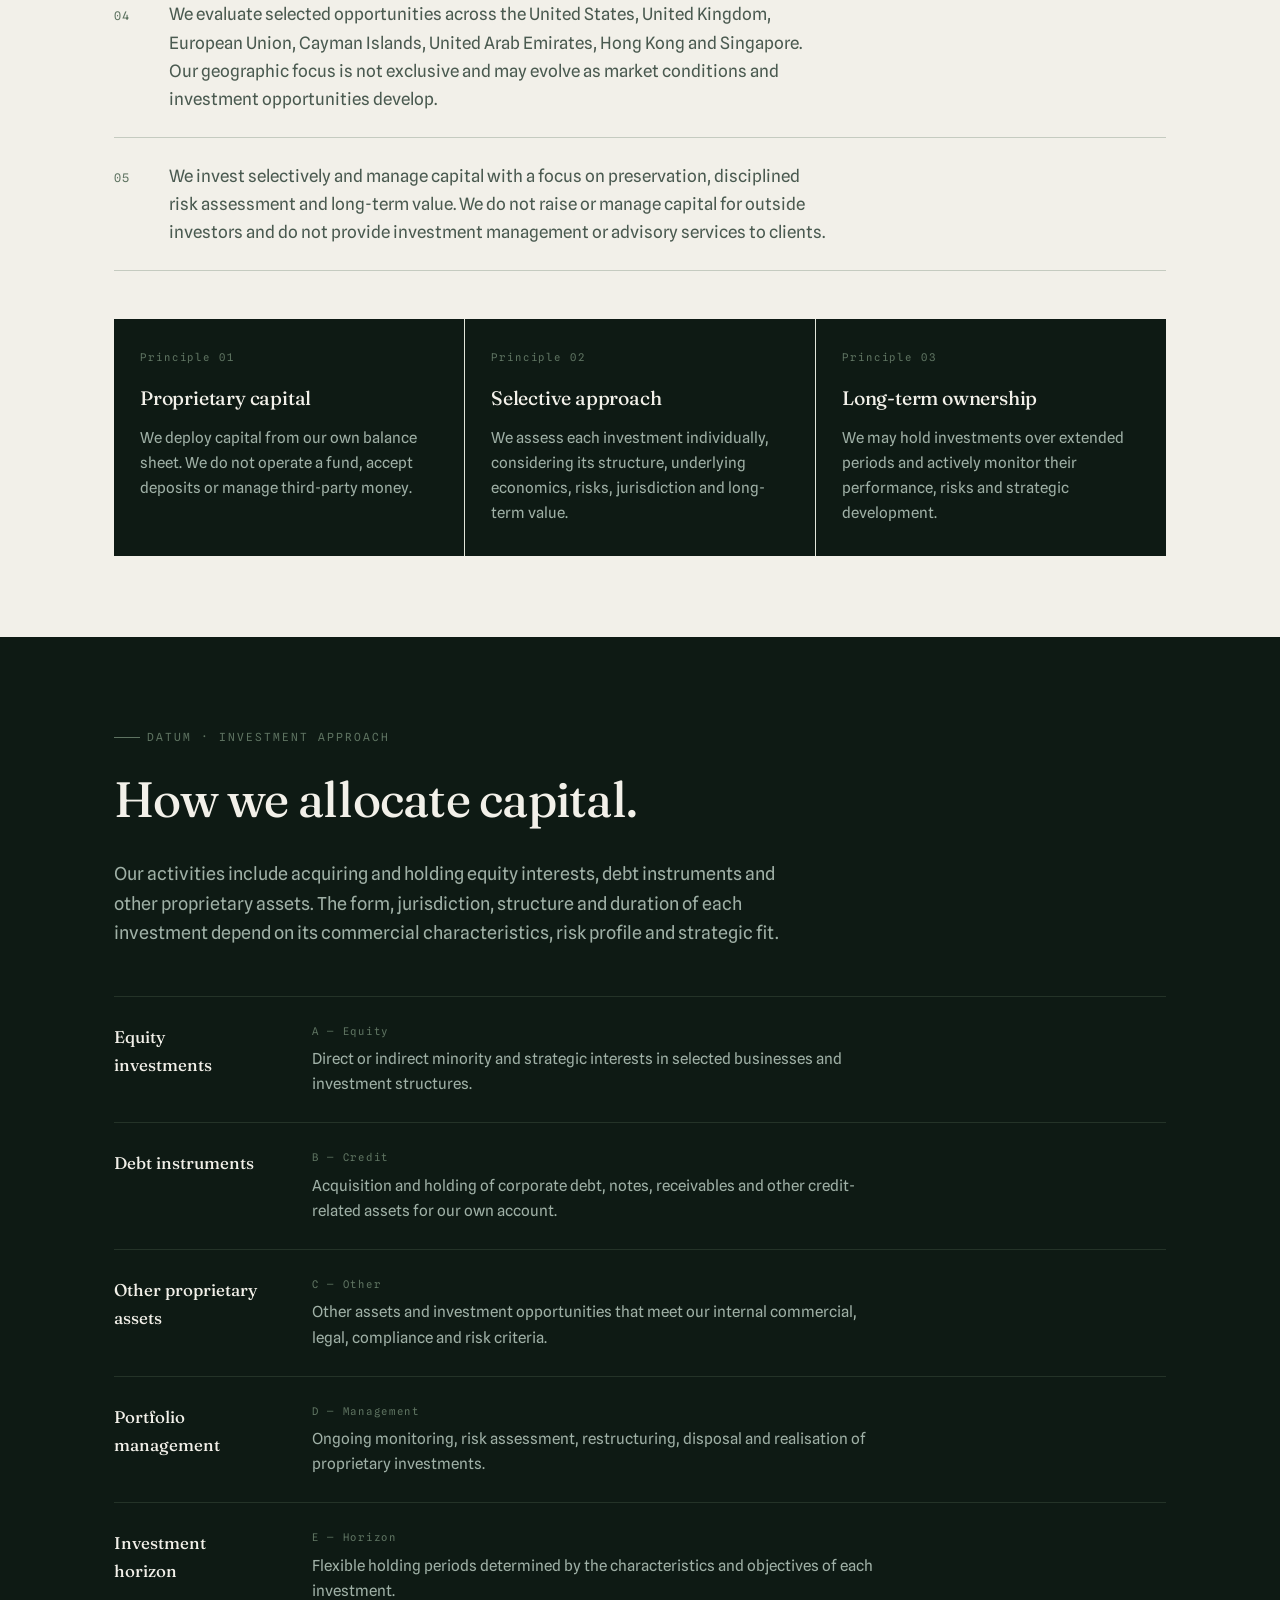
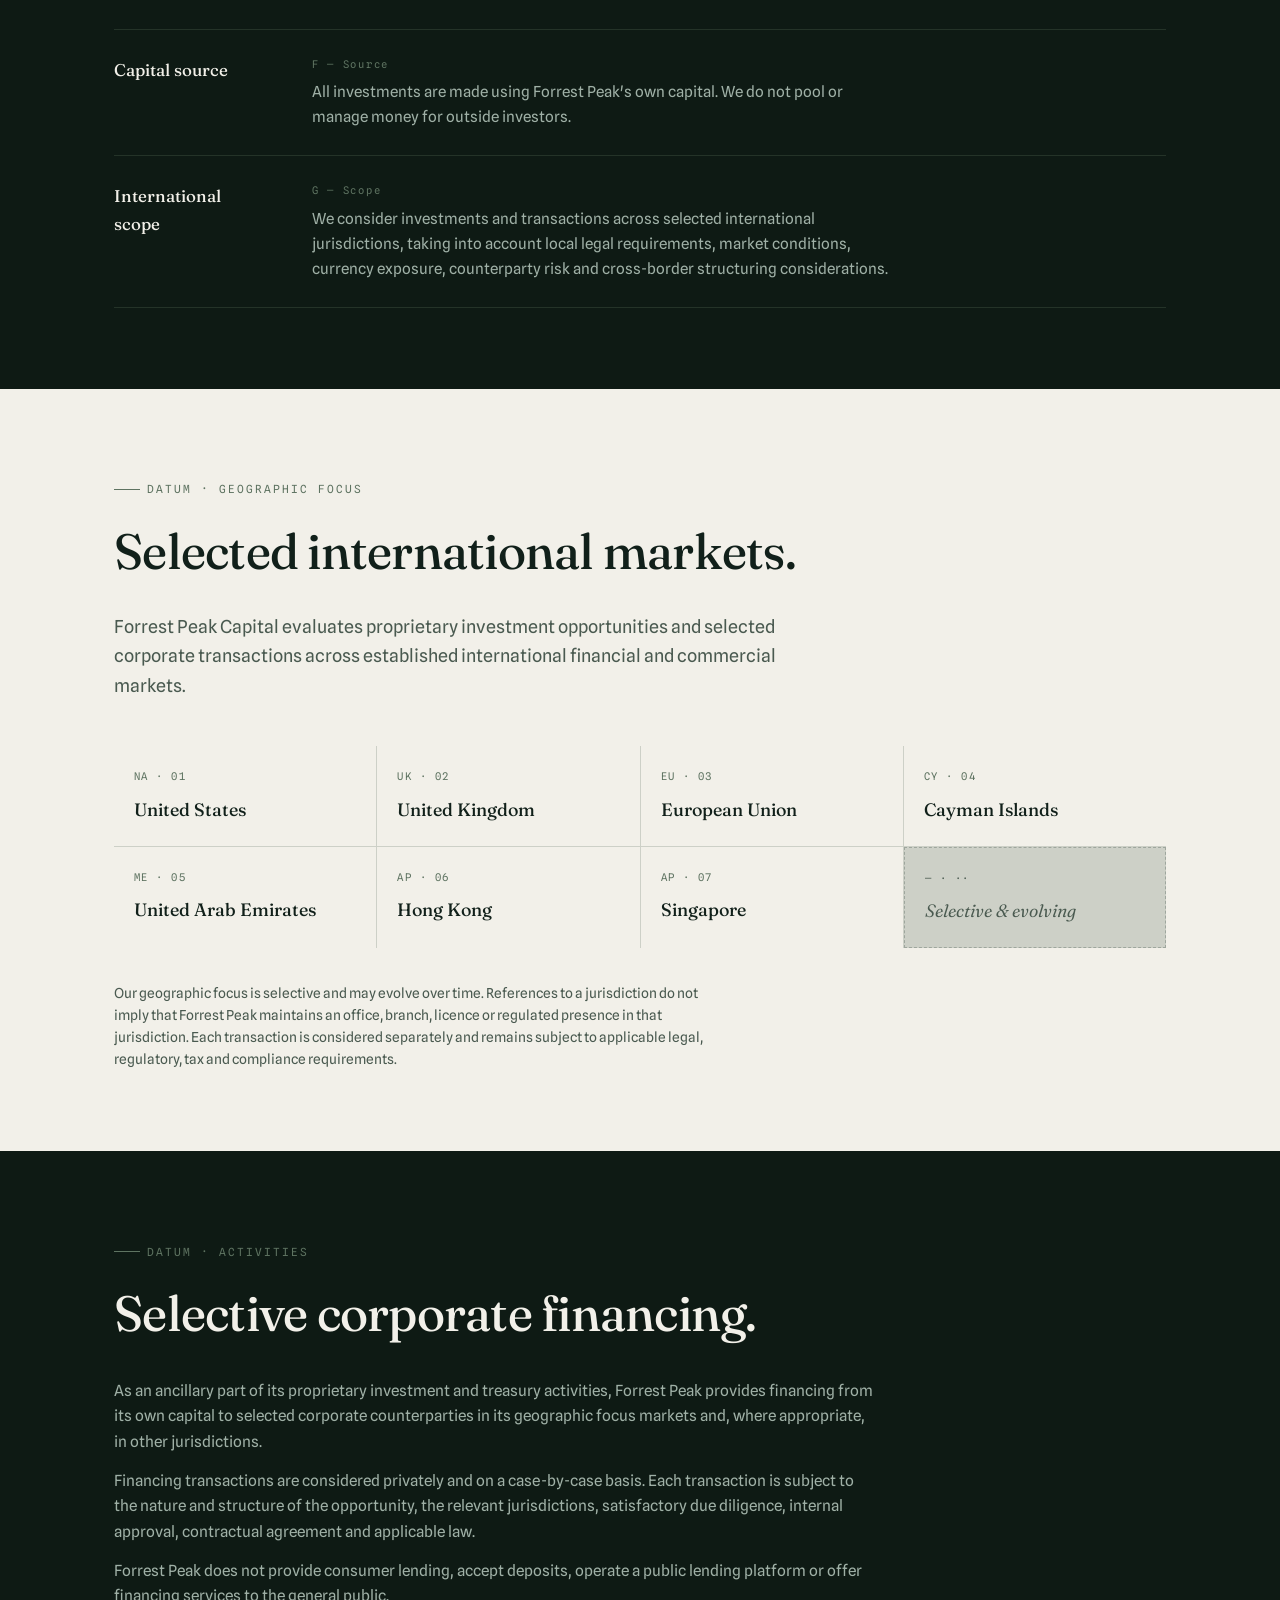
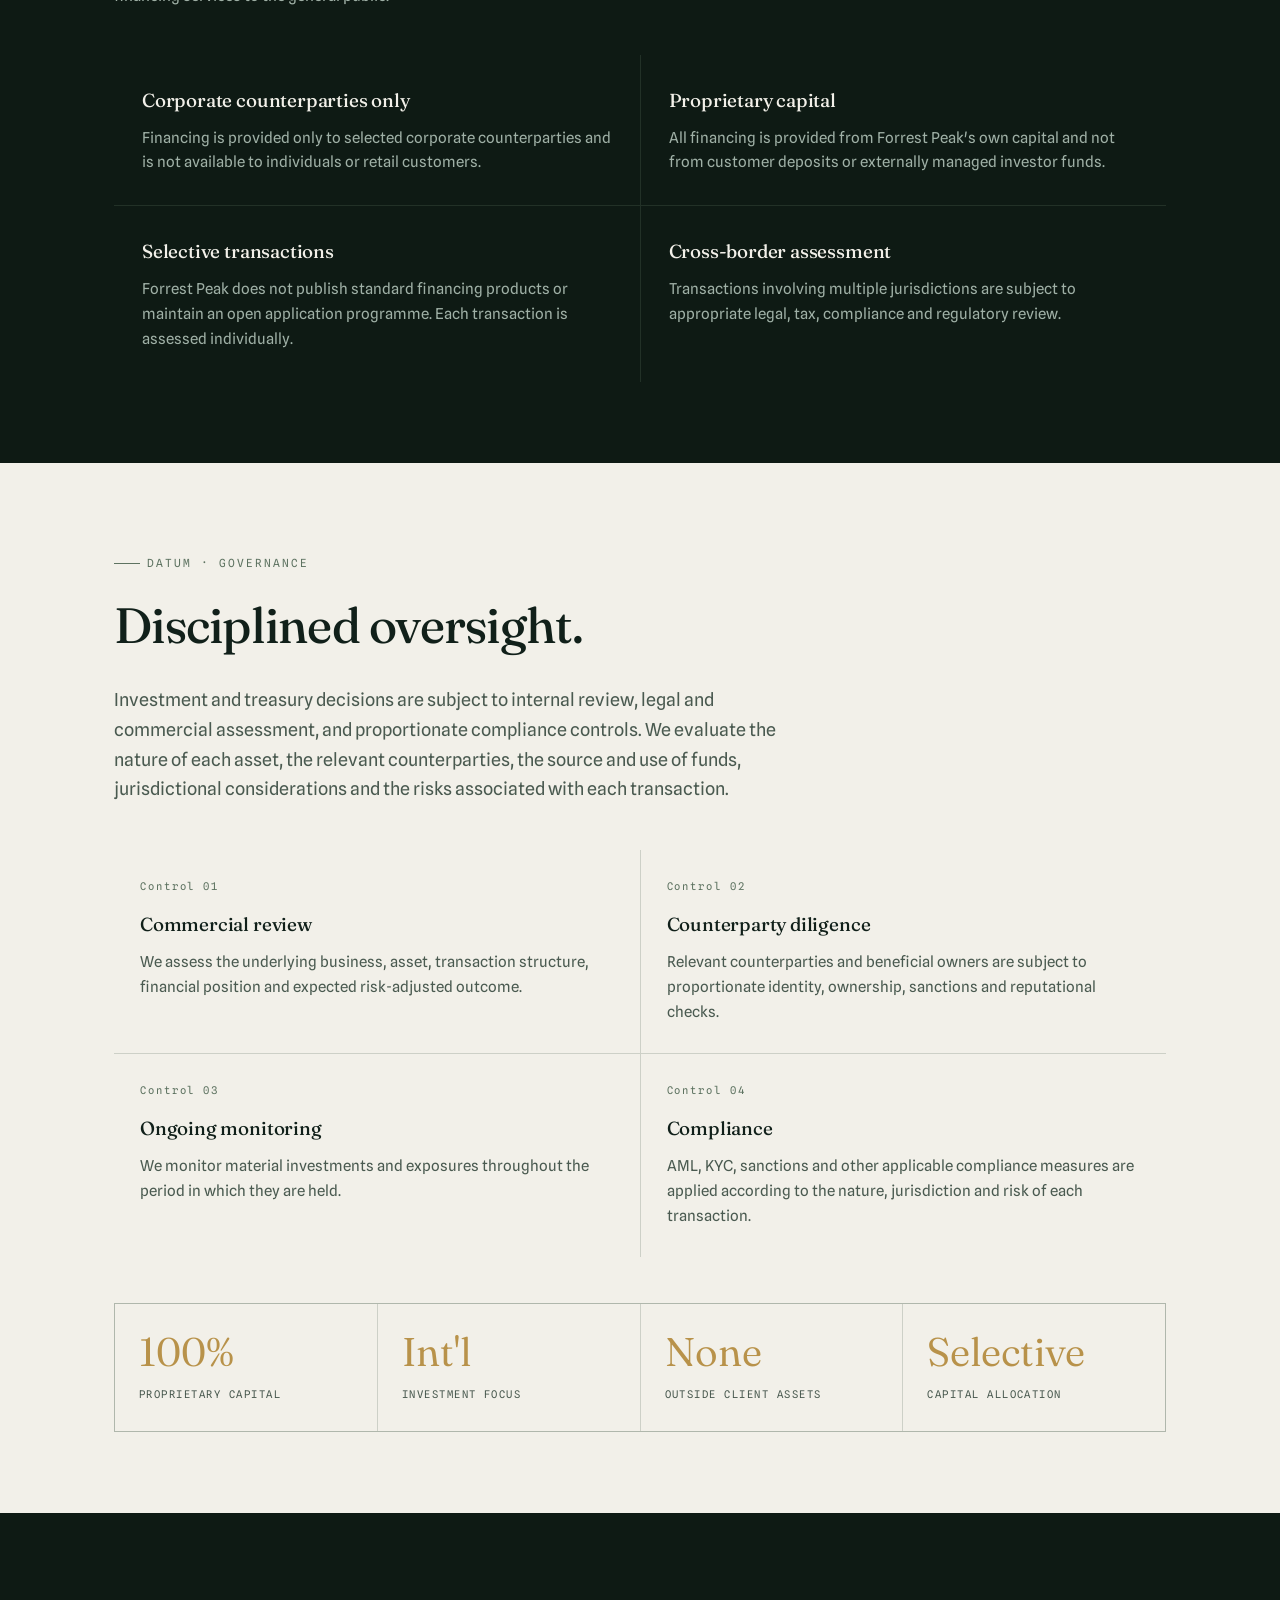
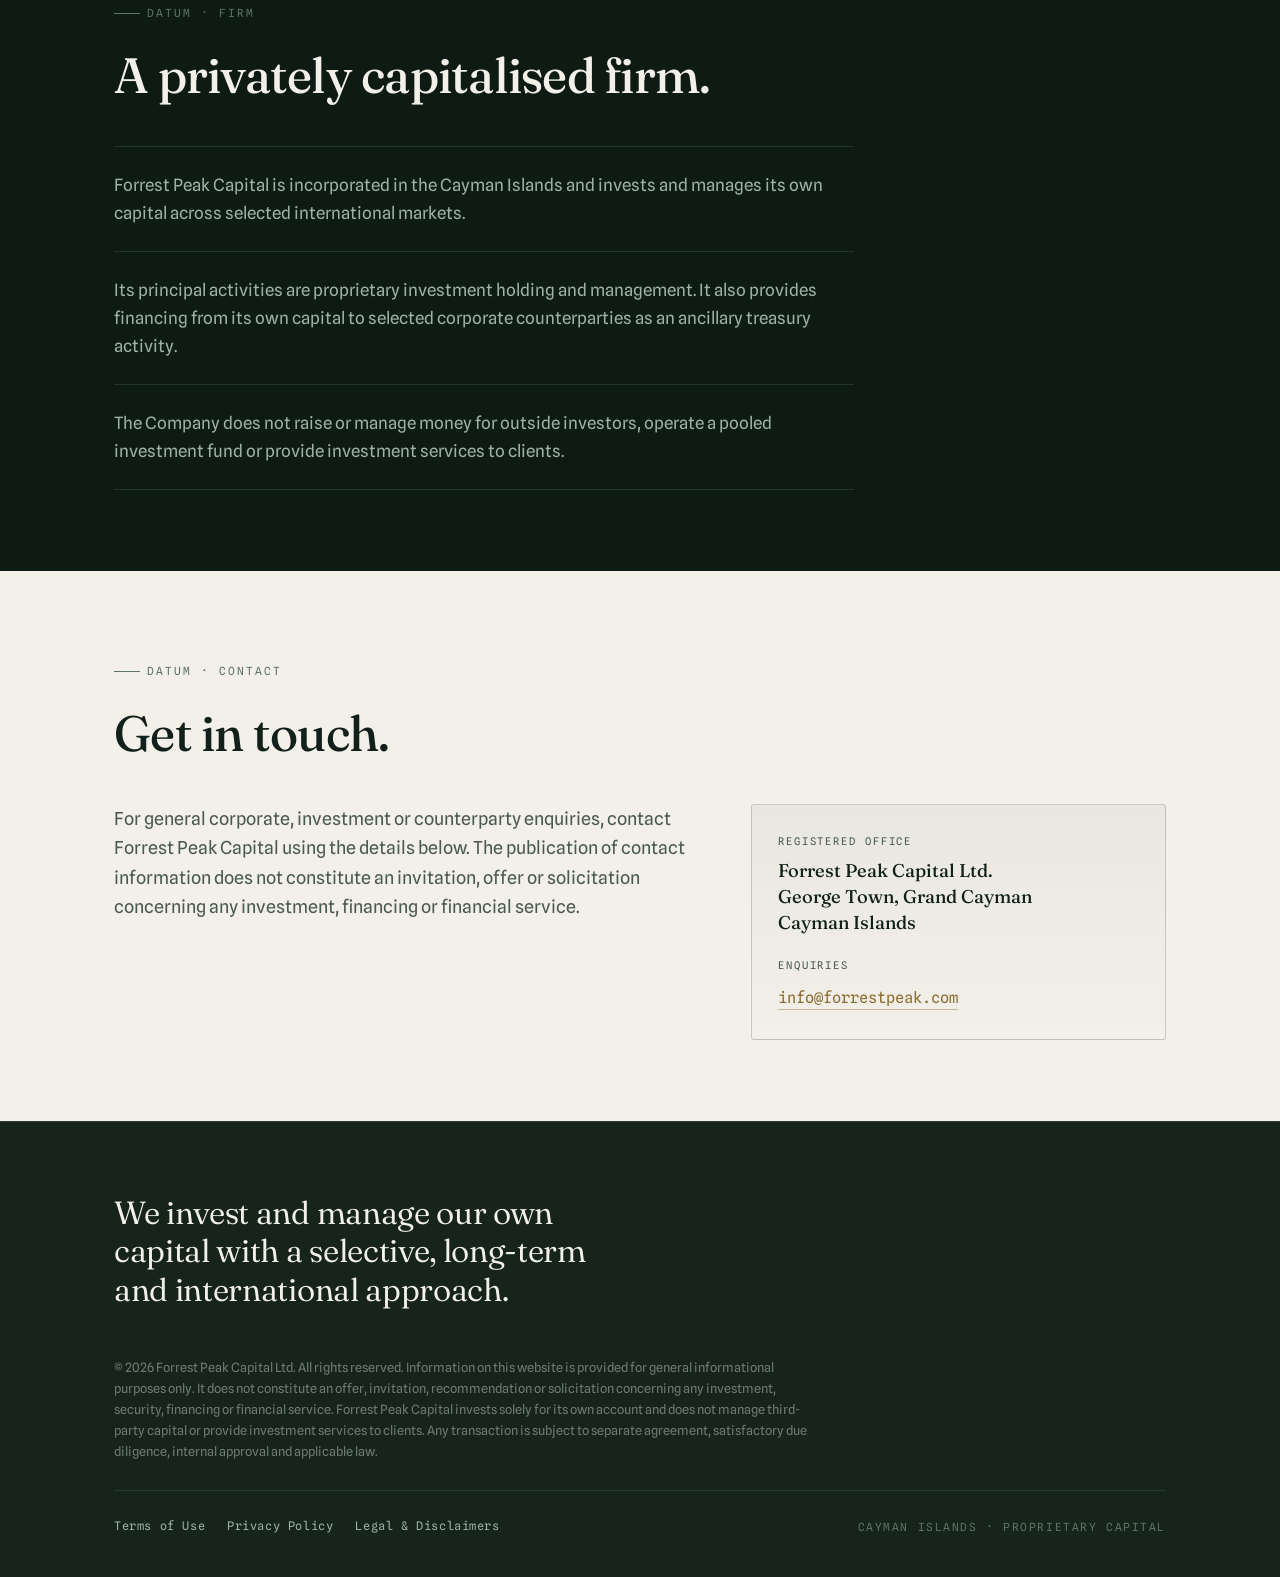
==== commit a444330c: "Regenerate /1-/5 variants — each via its own frontend-design pass Each agent ran the frontend-design" ====
--- a/1/index.html
+++ b/1/index.html
@@ -5,624 +5,453 @@
 <meta name="viewport" content="width=device-width, initial-scale=1.0">
 <title>Forrest Peak Capital — Proprietary Investments and Strategic Capital</title>
 <meta name="description" content="Forrest Peak Capital acquires, holds and manages investments and proprietary assets for its own account across selected international markets. It also provides selective corporate financing from its own capital.">
+<meta property="og:title" content="Forrest Peak Capital">
+<meta property="og:description" content="Forrest Peak Capital acquires, holds and manages investments and proprietary assets for its own account across selected international markets. It also provides selective corporate financing from its own capital.">
 <link rel="preconnect" href="https://fonts.googleapis.com">
 <link rel="preconnect" href="https://fonts.gstatic.com" crossorigin>
-<link href="https://fonts.googleapis.com/css2?family=Fraunces:opsz,wght@9..144,400;9..144,500;9..144,600&family=Inter:wght@400;500;600&family=IBM+Plex+Mono:wght@400;500&display=swap" rel="stylesheet">
+<link href="https://fonts.googleapis.com/css2?family=Fraunces:opsz,wght@9..144,360;9..144,460;9..144,560&family=Spline+Sans:wght@400;500;600&family=Spline+Sans+Mono:wght@400;500&display=swap" rel="stylesheet">
 <style>
   :root{
-    /* Palette — Altitude / Topographic */
-    --alpine:#16352b;       /* deep alpine green */
-    --alpine-deep:#0e241d;  /* darkest green */
-    --slate:#46554f;        /* cool slate/stone */
-    --stone:#8c948f;        /* muted stone grey */
-    --bone:#f4f1ea;         /* bone white */
-    --bone-pure:#fbfaf6;
-    --brass:#b08948;        /* restrained brass/gold accent */
-    --brass-soft:#c9a96a;
+    --summit:#0E1A14;      /* deep spruce ground */
+    --slate:#16241C;       /* raised surface */
+    --slate-2:#1C2E24;     /* hairline / card edge */
+    --snow:#F2F0E9;        /* snowfield / paper band (cooler/greener than AI cream) */
+    --snow-dim:#DEDDD2;
+    --lichen:#8BA888;      /* contour line / muted sage */
+    --lichen-dim:#5E7361;
+    --brass:#B8924A;       /* survey benchmark — used with extreme restraint */
+    --mist:#9FB0A6;        /* muted text on dark */
+    --mist-2:#6E7B72;      /* fainter */
+    --ink:#11201A;         /* text on snow */
+    --ink-dim:#4A5A50;
 
     --maxw:1180px;
-    --ease:cubic-bezier(.22,.61,.36,1);
-  }
-
-  *{box-sizing:border-box;}
-  html{scroll-behavior:smooth;}
+    --gut:clamp(20px,5vw,64px);
+
+    --f-disp:"Fraunces",Georgia,serif;
+    --f-body:"Spline Sans",system-ui,sans-serif;
+    --f-mono:"Spline Sans Mono",ui-monospace,monospace;
+  }
+
+  *{box-sizing:border-box}
+  html{scroll-behavior:smooth}
+  @media (prefers-reduced-motion:reduce){html{scroll-behavior:auto}}
+
   body{
     margin:0;
-    background:var(--bone);
-    color:var(--alpine-deep);
-    font-family:'Inter',system-ui,sans-serif;
-    font-size:17px;
+    background:var(--summit);
+    color:var(--mist);
+    font-family:var(--f-body);
+    font-size:clamp(15px,14px + .25vw,17px);
     line-height:1.65;
     -webkit-font-smoothing:antialiased;
     text-rendering:optimizeLegibility;
   }
-  @media (prefers-reduced-motion:no-preference){
-    html{scroll-behavior:smooth;}
-  }
-
-  a{color:inherit;text-decoration:none;}
-  img{max-width:100%;display:block;}
-
-  /* Focus visibility */
-  a:focus-visible,button:focus-visible{
-    outline:2px solid var(--brass);
-    outline-offset:3px;
-    border-radius:2px;
-  }
-
-  .wrap{max-width:var(--maxw);margin:0 auto;padding:0 32px;}
-  @media(max-width:640px){.wrap{padding:0 20px;}}
-
-  /* Typography utilities */
-  .serif{font-family:'Fraunces',Georgia,serif;font-weight:500;letter-spacing:-.01em;}
-  .mono{font-family:'IBM Plex Mono',monospace;font-variant-numeric:tabular-nums;}
-  .eyebrow{
-    font-family:'IBM Plex Mono',monospace;
-    font-size:11.5px;
-    letter-spacing:.32em;
-    text-transform:uppercase;
-    color:var(--brass);
-    font-weight:500;
-  }
-  .label{
-    font-family:'IBM Plex Mono',monospace;
-    font-size:11px;
-    letter-spacing:.26em;
-    text-transform:uppercase;
-    color:var(--stone);
-  }
-
-  /* ===== HEADER ===== */
+
+  .wrap{max-width:var(--maxw);margin:0 auto;padding:0 var(--gut)}
+
+  /* the datum tag — encodes each section as a contour stratum, in survey notation */
+  .datum{
+    font-family:var(--f-mono);
+    font-size:.7rem;letter-spacing:.18em;text-transform:uppercase;
+    color:var(--lichen-dim);
+    display:inline-flex;align-items:center;gap:.6em;margin:0;
+  }
+  .datum::before{content:"";width:26px;height:1px;background:var(--lichen-dim);display:inline-block}
+  .sec-title{
+    font-family:var(--f-disp);font-weight:460;font-optical-sizing:auto;
+    font-size:clamp(1.9rem,1.3rem + 2.4vw,3.1rem);
+    line-height:1.04;letter-spacing:-.015em;margin:.55em 0 0;color:var(--snow);
+  }
+
+  a{color:inherit}
+  :focus-visible{outline:2px solid var(--brass);outline-offset:3px;border-radius:2px}
+
+  .skip{
+    position:absolute;left:-9999px;top:0;
+    background:var(--snow);color:var(--ink);
+    padding:10px 16px;font-family:var(--f-mono);font-size:.8rem;z-index:200;
+  }
+  .skip:focus{left:8px;top:8px}
+
+  /* =================== HEADER =================== */
   header{
-    position:sticky;top:0;z-index:50;
-    background:rgba(244,241,234,.82);
-    backdrop-filter:blur(12px);
-    border-bottom:1px solid rgba(70,85,79,.14);
-  }
-  .nav{
-    display:flex;align-items:center;justify-content:space-between;
-    height:72px;
-  }
-  .brandmark{display:flex;align-items:center;gap:13px;}
-  .brandmark img{height:30px;width:auto;}
-  .brandmark .bname{
-    font-family:'Fraunces',serif;font-weight:600;font-size:18px;
-    letter-spacing:-.01em;color:var(--alpine);
-  }
-  .navlinks{display:flex;gap:30px;align-items:center;}
-  .navlinks a{
-    font-size:12.5px;letter-spacing:.04em;color:var(--slate);
-    position:relative;transition:color .25s var(--ease);
-  }
-  .navlinks a::after{
-    content:"";position:absolute;left:0;bottom:-6px;width:0;height:1px;
-    background:var(--brass);transition:width .3s var(--ease);
-  }
-  .navlinks a:hover{color:var(--alpine);}
-  .navlinks a:hover::after{width:100%;}
-  .menu-btn{display:none;background:none;border:none;cursor:pointer;padding:8px;color:var(--alpine);}
-  @media(max-width:880px){
-    .navlinks{display:none;}
-    .menu-btn{display:block;}
-    .navlinks.open{
-      display:flex;flex-direction:column;position:absolute;top:72px;left:0;right:0;
-      background:var(--bone-pure);padding:20px 32px;gap:16px;
-      border-bottom:1px solid rgba(70,85,79,.14);
-    }
-  }
-
-  /* ===== HERO ===== */
-  .hero{
-    position:relative;
-    background:var(--alpine-deep);
-    color:var(--bone);
-    overflow:hidden;
-    padding:120px 0 110px;
-  }
-  .topo{
-    position:absolute;inset:0;width:100%;height:100%;
-    pointer-events:none;
-  }
-  .topo path{fill:none;stroke:rgba(176,137,72,.0);stroke-width:1;}
-  .topo .ring{stroke:rgba(140,148,143,.22);}
-  .topo .ring-accent{stroke:rgba(176,137,72,.42);stroke-width:1.1;}
-  .topo .tick{fill:rgba(201,169,106,.55);font-family:'IBM Plex Mono',monospace;font-size:9px;letter-spacing:.08em;}
-  .topo .summit{fill:var(--brass);}
-
-  /* contour draw animation */
-  @media (prefers-reduced-motion:no-preference){
-    .topo .ring,.topo .ring-accent{
-      stroke-dasharray:2400;
-      stroke-dashoffset:2400;
-      animation:draw 3.4s var(--ease) forwards;
-    }
-    .topo .ring:nth-child(1){animation-delay:.05s;}
-    .topo .ring:nth-child(2){animation-delay:.20s;}
-    .topo .ring:nth-child(3){animation-delay:.35s;}
-    .topo .ring:nth-child(4){animation-delay:.50s;}
-    .topo .ring:nth-child(5){animation-delay:.65s;}
-    .topo .ring:nth-child(6){animation-delay:.80s;}
-    .topo .ring-accent{animation-delay:.95s;}
-    .topo .summit{opacity:0;animation:fadein 1s ease 1.6s forwards;}
-    .topo .tick{opacity:0;animation:fadein 1.2s ease 1.9s forwards;}
-    @keyframes draw{to{stroke-dashoffset:0;}}
-    @keyframes fadein{to{opacity:1;}}
-  }
-
-  .hero-inner{position:relative;z-index:2;max-width:780px;}
-  .hero .eyebrow{color:var(--brass-soft);}
-  .hero h1{
-    font-family:'Fraunces',serif;font-weight:500;
-    font-size:clamp(40px,6.2vw,72px);
-    line-height:1.03;letter-spacing:-.02em;
-    margin:22px 0 26px;color:var(--bone-pure);
-  }
-  .hero .lede{
-    font-size:clamp(17px,1.7vw,20px);
-    color:rgba(244,241,234,.86);max-width:640px;margin:0 0 22px;
-    line-height:1.6;
-  }
-  .hero .secondary{
-    font-size:15.5px;color:rgba(244,241,234,.62);max-width:600px;
-    border-left:2px solid var(--brass);padding-left:18px;margin:0 0 40px;
-  }
-  .hero-meta{
-    display:flex;flex-wrap:wrap;gap:14px 0;align-items:center;
-    font-family:'IBM Plex Mono',monospace;font-size:11.5px;
-    letter-spacing:.1em;color:rgba(201,169,106,.85);
-    text-transform:uppercase;
-  }
-  .hero-meta span{display:inline-flex;align-items:center;}
-  .hero-meta span:not(:last-child)::after{
-    content:"";display:inline-block;width:4px;height:4px;border-radius:50%;
-    background:var(--brass);margin:0 16px;opacity:.7;
-  }
-
-  /* ===== SECTIONS ===== */
-  section{padding:96px 0;}
-  .sec-head{margin-bottom:48px;max-width:720px;}
-  .sec-head h2{
-    font-family:'Fraunces',serif;font-weight:500;
-    font-size:clamp(28px,3.6vw,42px);line-height:1.08;
-    letter-spacing:-.018em;color:var(--alpine);margin:14px 0 0;
-  }
-  .secnum{
-    font-family:'IBM Plex Mono',monospace;font-size:11px;
-    letter-spacing:.26em;color:var(--brass);text-transform:uppercase;
-  }
-  .secnum::before{content:"⎯⎯  ";color:var(--stone);}
-
-  .lead-p{font-size:18px;color:var(--slate);max-width:680px;}
-  p{margin:0 0 18px;}
-
-  /* alternating tone */
-  .tone-bone{background:var(--bone);}
-  .tone-stone{background:var(--bone-pure);border-top:1px solid rgba(70,85,79,.1);border-bottom:1px solid rgba(70,85,79,.1);}
-
-  /* Overview prose grid */
-  .prose-grid{display:grid;grid-template-columns:1fr 1fr;gap:44px 64px;}
-  .prose-grid p{color:var(--slate);font-size:16.5px;}
-  @media(max-width:820px){.prose-grid{grid-template-columns:1fr;gap:0;}}
-
-  /* three-up cards */
-  .cards3{display:grid;grid-template-columns:repeat(3,1fr);gap:24px;margin-top:56px;}
-  @media(max-width:820px){.cards3{grid-template-columns:1fr;}}
-  .card{
-    background:var(--bone-pure);
-    border:1px solid rgba(70,85,79,.14);
-    border-radius:3px;padding:30px 28px;
-    position:relative;
-    transition:border-color .3s var(--ease),transform .3s var(--ease);
-  }
-  .tone-stone .card{background:var(--bone);}
-  .card::before{
-    content:"";position:absolute;top:0;left:0;width:36px;height:2px;background:var(--brass);
-  }
-  .card:hover{border-color:rgba(176,137,72,.5);transform:translateY(-3px);}
-  .card h3{
-    font-family:'Fraunces',serif;font-weight:600;font-size:19px;
-    color:var(--alpine);margin:18px 0 10px;letter-spacing:-.01em;
-  }
-  .card p{font-size:15px;color:var(--slate);margin:0;line-height:1.6;}
-
-  /* numbered list (approach) */
-  .approach-list{display:grid;grid-template-columns:1fr;gap:0;margin-top:50px;
-    border-top:1px solid rgba(70,85,79,.14);}
-  .approach-item{
-    display:grid;grid-template-columns:64px 1fr 2fr;gap:24px;align-items:start;
-    padding:26px 0;border-bottom:1px solid rgba(70,85,79,.14);
-    transition:background .25s var(--ease);
-  }
-  .approach-item:hover{background:rgba(176,137,72,.045);}
-  .approach-item .elev{
-    font-family:'IBM Plex Mono',monospace;font-size:12px;color:var(--brass);
-    letter-spacing:.06em;padding-top:3px;
-  }
-  .approach-item h3{
-    font-family:'Fraunces',serif;font-weight:600;font-size:18px;
-    color:var(--alpine);margin:0;letter-spacing:-.01em;line-height:1.3;
-  }
-  .approach-item p{margin:0;font-size:15px;color:var(--slate);line-height:1.6;}
-  @media(max-width:760px){
-    .approach-item{grid-template-columns:1fr;gap:8px;padding:22px 0;}
-  }
-
-  /* Geographic markets */
-  .markets{display:flex;flex-wrap:wrap;gap:0;margin:44px 0 30px;
-    border-top:1px solid rgba(70,85,79,.18);}
-  .market{
-    flex:1 1 240px;
-    padding:24px 22px;
-    border-bottom:1px solid rgba(70,85,79,.18);
-    border-right:1px solid rgba(70,85,79,.18);
-    position:relative;
-    display:flex;align-items:baseline;gap:14px;
-  }
-  .market .mnum{
-    font-family:'IBM Plex Mono',monospace;font-size:11px;color:var(--brass);
-    letter-spacing:.08em;
-  }
-  .market .mname{
-    font-family:'Fraunces',serif;font-weight:500;font-size:19px;color:var(--alpine);
-    letter-spacing:-.01em;
-  }
-  .qualifier{font-size:14px;color:var(--stone);max-width:760px;line-height:1.6;}
-
-  /* Activities */
-  .act-para{max-width:720px;}
-  .act-para p{color:var(--slate);font-size:16.5px;}
-  .cards4{display:grid;grid-template-columns:repeat(2,1fr);gap:24px;margin-top:50px;}
-  @media(max-width:680px){.cards4{grid-template-columns:1fr;}}
-
-  /* Governance + stats */
-  .gov-grid{display:grid;grid-template-columns:repeat(2,1fr);gap:24px;margin-top:46px;}
-  @media(max-width:680px){.gov-grid{grid-template-columns:1fr;}}
-
-  .stats{
-    display:grid;grid-template-columns:repeat(4,1fr);gap:0;margin-top:64px;
-    border:1px solid rgba(70,85,79,.18);border-radius:3px;overflow:hidden;
-    background:var(--alpine);
-  }
-  .stat{
-    padding:34px 26px;color:var(--bone);
-    border-right:1px solid rgba(244,241,234,.1);
-  }
-  .stat:last-child{border-right:none;}
-  .stat .sval{
-    font-family:'Fraunces',serif;font-weight:500;font-size:34px;
-    color:var(--brass-soft);letter-spacing:-.01em;line-height:1;
-  }
-  .stat .slab{
-    font-family:'IBM Plex Mono',monospace;font-size:10.5px;
-    letter-spacing:.16em;text-transform:uppercase;color:rgba(244,241,234,.72);
-    margin-top:12px;line-height:1.4;
-  }
-  @media(max-width:680px){
-    .stats{grid-template-columns:1fr 1fr;}
-    .stat:nth-child(2){border-right:none;}
-    .stat:nth-child(1),.stat:nth-child(2){border-bottom:1px solid rgba(244,241,234,.1);}
-  }
-
-  /* Firm — dark band with contour echo */
-  .firm{
-    position:relative;background:var(--alpine);color:var(--bone);overflow:hidden;
-  }
-  .firm .topo-mini{position:absolute;inset:0;opacity:.5;pointer-events:none;}
-  .firm .topo-mini path{fill:none;stroke:rgba(176,137,72,.16);stroke-width:1;}
-  .firm .wrap{position:relative;z-index:2;}
-  .firm .sec-head h2{color:var(--bone-pure);}
-  .firm .secnum{color:var(--brass-soft);}
-  .firm p{color:rgba(244,241,234,.82);font-size:16.5px;max-width:680px;}
-
-  /* Contact */
-  .contact-grid{display:grid;grid-template-columns:1.4fr 1fr;gap:60px;margin-top:40px;align-items:start;}
-  @media(max-width:760px){.contact-grid{grid-template-columns:1fr;gap:36px;}}
-  .contact-grid p{color:var(--slate);font-size:16px;}
-  .contact-card{
-    background:var(--bone-pure);border:1px solid rgba(70,85,79,.16);
-    border-radius:3px;padding:30px;
-  }
-  .contact-card::before{content:"";display:block;width:36px;height:2px;background:var(--brass);margin-bottom:18px;}
-  .contact-card .label{display:block;margin-bottom:8px;}
-  .contact-card address{font-style:normal;color:var(--alpine);font-size:15.5px;line-height:1.7;margin-bottom:22px;}
-  .contact-card a.email{
-    font-family:'IBM Plex Mono',monospace;font-size:14px;color:var(--brass);
-    border-bottom:1px solid rgba(176,137,72,.4);padding-bottom:2px;
-    transition:border-color .25s var(--ease);
-  }
-  .contact-card a.email:hover{border-color:var(--brass);}
-
-  /* Footer */
-  footer{background:var(--alpine-deep);color:rgba(244,241,234,.7);padding:72px 0 40px;}
-  .foot-top{display:flex;justify-content:space-between;gap:40px;flex-wrap:wrap;align-items:flex-start;
-    border-bottom:1px solid rgba(244,241,234,.12);padding-bottom:36px;margin-bottom:32px;}
-  .foot-brand{display:flex;align-items:center;gap:12px;margin-bottom:18px;}
-  .foot-brand img{height:28px;}
-  .foot-brand span{font-family:'Fraunces',serif;font-weight:600;font-size:17px;color:var(--bone-pure);}
-  .foot-tag{max-width:420px;font-size:15px;color:rgba(244,241,234,.7);line-height:1.6;}
-  .foot-links{display:flex;gap:26px;flex-wrap:wrap;}
-  .foot-links a{font-family:'IBM Plex Mono',monospace;font-size:12px;letter-spacing:.1em;
-    text-transform:uppercase;color:rgba(244,241,234,.66);transition:color .25s var(--ease);}
-  .foot-links a:hover{color:var(--brass-soft);}
-  .legal{font-size:12.5px;line-height:1.7;color:rgba(244,241,234,.5);max-width:900px;}
-
-  /* reveal on scroll */
-  .reveal{opacity:0;transform:translateY(18px);transition:opacity .7s var(--ease),transform .7s var(--ease);}
-  .reveal.in{opacity:1;transform:none;}
+    position:sticky;top:0;z-index:100;
+    background:rgba(14,26,20,.82);backdrop-filter:blur(10px);
+    border-bottom:1px solid rgba(139,168,136,.14);
+  }
+  .nav{display:flex;align-items:center;justify-content:space-between;gap:24px;min-height:68px}
+  .brand{display:flex;align-items:center;gap:12px;text-decoration:none;flex:none}
+  .brand img{height:30px;width:auto;display:block;filter:brightness(0) invert(1);opacity:.94}
+  .brand .bn{font-family:var(--f-mono);font-size:.66rem;letter-spacing:.24em;color:var(--mist-2);text-transform:uppercase;display:none}
+  @media(min-width:1100px){.brand .bn{display:block}}
+
+  nav ul{display:none;list-style:none;margin:0;padding:0;gap:clamp(14px,1.6vw,26px)}
+  nav a{text-decoration:none;color:var(--mist);font-size:.83rem;padding:6px 0;position:relative;white-space:nowrap}
+  nav a::after{content:"";position:absolute;left:0;right:100%;bottom:0;height:1px;background:var(--brass);transition:right .35s ease}
+  nav a:hover::after,nav a:focus-visible::after{right:0}
+  @media(min-width:1000px){nav ul{display:flex}}
+
+  /* =================== HERO =================== */
+  .hero{position:relative;overflow:hidden;border-bottom:1px solid rgba(139,168,136,.14)}
+  .hero-field{position:absolute;inset:0;z-index:0;pointer-events:none}
+  .hero-field svg{width:100%;height:100%;display:block}
+  .contour{fill:none;stroke:var(--lichen);stroke-width:.7;vector-effect:non-scaling-stroke;opacity:.16}
+  .contour.major{opacity:.30;stroke-width:1}
+  .hero-field .bench{fill:var(--brass)}
+  .hero-field .bench-ring{fill:none;stroke:var(--brass);stroke-width:1;opacity:.5}
+
+  .draw{stroke-dasharray:2200;stroke-dashoffset:2200;animation:draw 2.8s cubic-bezier(.22,.61,.36,1) forwards}
+  @keyframes draw{to{stroke-dashoffset:0}}
+  .bench-grp{opacity:0;animation:fade 1s ease 1.6s forwards}
+  @keyframes fade{to{opacity:1}}
+
+  .hero-inner{position:relative;z-index:2;padding:clamp(72px,12vh,140px) 0 clamp(56px,9vh,96px)}
+  .hero-grid{display:grid;gap:clamp(28px,5vw,56px)}
+  @media(min-width:920px){.hero-grid{grid-template-columns:1.55fr 1fr;align-items:end}}
+
+  .eyebrow{font-family:var(--f-mono);font-size:.72rem;letter-spacing:.34em;text-transform:uppercase;color:var(--brass);margin:0 0 22px}
+  h1.hl{
+    font-family:var(--f-disp);font-weight:360;font-optical-sizing:auto;
+    font-size:clamp(2.7rem,1.6rem + 5.2vw,5.4rem);
+    line-height:.98;letter-spacing:-.02em;color:var(--snow);margin:0;
+  }
+  h1.hl .em{font-style:italic;font-weight:460;color:var(--lichen)}
+  .lede{margin:30px 0 0;max-width:58ch;color:var(--snow-dim);font-size:clamp(1.02rem,.95rem + .35vw,1.18rem);line-height:1.62}
+  .secondary{margin:20px 0 0;max-width:54ch;color:var(--mist);font-size:.96rem;border-left:1px solid var(--lichen-dim);padding-left:18px}
+
+  /* hero side: the summit rendered as an elevation readout — survey instrument */
+  .readout{border:1px solid rgba(139,168,136,.2);border-radius:3px;background:linear-gradient(180deg,rgba(28,46,36,.5),rgba(22,36,28,.2));padding:22px 22px 18px}
+  .readout .rh{font-family:var(--f-mono);font-size:.66rem;letter-spacing:.2em;text-transform:uppercase;color:var(--mist-2);margin:0 0 14px;display:flex;justify-content:space-between;align-items:center}
+  .readout .rh .dot{width:6px;height:6px;border-radius:50%;background:var(--brass)}
+  .readout dl{margin:0;display:grid;gap:11px}
+  .readout .row{display:flex;justify-content:space-between;gap:14px;padding-bottom:11px;border-bottom:1px solid rgba(139,168,136,.12)}
+  .readout .row:last-child{border-bottom:0;padding-bottom:0}
+  .readout dt{margin:0;font-size:.86rem;color:var(--mist)}
+  .readout dd{margin:0;font-family:var(--f-mono);font-size:.84rem;color:var(--snow);text-align:right}
+
+  /* =================== sections =================== */
+  section{padding:clamp(64px,9vh,116px) 0}
+  .lead{max-width:62ch;color:var(--mist);margin:34px 0 0;font-size:clamp(1rem,.95rem + .25vw,1.12rem)}
+  .lead.on-snow{color:var(--ink-dim)}
+
+  .snowband{background:var(--snow);color:var(--ink)}
+  .snowband .datum{color:var(--lichen-dim)}
+  .snowband .datum::before{background:var(--lichen-dim)}
+  .snowband .sec-title{color:var(--ink)}
+
+  /* Overview statements — survey strata */
+  .strata{margin:48px 0 0;border-top:1px solid rgba(94,115,97,.3)}
+  .stratum{display:grid;grid-template-columns:auto 1fr;gap:clamp(16px,3vw,40px);padding:24px 0;border-bottom:1px solid rgba(94,115,97,.3);align-items:baseline}
+  .stratum .el{font-family:var(--f-mono);font-size:.74rem;letter-spacing:.12em;color:var(--lichen-dim);white-space:nowrap;padding-top:.2em}
+  .stratum p{margin:0;color:var(--ink-dim);max-width:66ch}
+
+  /* trio cards (dark) */
+  .trio{margin-top:48px;display:grid;gap:1px;background:rgba(139,168,136,.16)}
+  @media(min-width:760px){.trio{grid-template-columns:repeat(3,1fr)}}
+  .card{background:var(--summit);padding:30px 26px}
+  .card h3{font-family:var(--f-disp);font-weight:460;font-size:1.22rem;color:var(--snow);margin:0 0 12px;letter-spacing:-.01em}
+  .card p{margin:0;font-size:.94rem;color:var(--mist)}
+  .card .ix{font-family:var(--f-mono);font-size:.66rem;color:var(--lichen-dim);letter-spacing:.18em;display:block;margin-bottom:16px}
+
+  /* approach — seven survey lines */
+  .lines{margin-top:48px;border-top:1px solid rgba(139,168,136,.18)}
+  .line{display:grid;grid-template-columns:auto 1fr;gap:clamp(18px,4vw,48px);padding:26px 0;border-bottom:1px solid rgba(139,168,136,.18);align-items:start;transition:background .3s ease}
+  .line:hover{background:rgba(28,46,36,.4)}
+  @media(min-width:760px){.line{grid-template-columns:15ch 1fr}}
+  .line .lt{font-family:var(--f-disp);font-weight:460;font-size:1.06rem;color:var(--snow)}
+  .line .lc{margin:0;color:var(--mist);font-size:.95rem;max-width:64ch}
+  .line .lc .co{font-family:var(--f-mono);font-size:.66rem;color:var(--lichen-dim);letter-spacing:.16em;display:block;margin-bottom:6px}
+
+  /* geography — ledger of markets */
+  .markets{margin-top:46px;display:grid;gap:1px;background:rgba(74,90,80,.22)}
+  @media(min-width:560px){.markets{grid-template-columns:repeat(2,1fr)}}
+  @media(min-width:900px){.markets{grid-template-columns:repeat(4,1fr)}}
+  .mk{background:var(--snow);padding:22px 20px}
+  .mk .mc{font-family:var(--f-mono);font-size:.66rem;letter-spacing:.14em;color:var(--lichen-dim);display:block;margin-bottom:10px}
+  .mk .mn{font-family:var(--f-disp);font-weight:460;font-size:1.12rem;color:var(--ink);line-height:1.15}
+  .mk.evolve{background:transparent;border:1px dashed rgba(74,90,80,.35)}
+  .mk.evolve .mc{color:var(--ink-dim)}
+  .mk.evolve .mn{color:var(--ink-dim);font-style:italic;font-weight:360}
+  .qualifier{margin:34px 0 0;max-width:76ch;font-size:.86rem;color:var(--ink-dim);line-height:1.6}
+
+  /* activities */
+  .notes{margin:38px 0 0;display:grid;gap:14px;max-width:76ch}
+  .notes p{margin:0;color:var(--mist);font-size:.96rem}
+  .quad{margin-top:46px;display:grid;gap:1px;background:rgba(139,168,136,.16)}
+  @media(min-width:680px){.quad{grid-template-columns:repeat(2,1fr)}}
+  .qd{background:var(--summit);padding:30px 28px}
+  .qd h3{font-family:var(--f-disp);font-weight:460;font-size:1.18rem;color:var(--snow);margin:0 0 10px;letter-spacing:-.01em}
+  .qd p{margin:0;font-size:.94rem;color:var(--mist)}
+
+  /* governance controls (on snow) */
+  .controls{margin-top:46px;display:grid;gap:1px;background:rgba(74,90,80,.22)}
+  @media(min-width:680px){.controls{grid-template-columns:repeat(2,1fr)}}
+  .ctrl{background:var(--snow);padding:28px 26px}
+  .ctrl .cx{font-family:var(--f-mono);font-size:.66rem;color:var(--lichen-dim);letter-spacing:.18em;display:block;margin-bottom:14px}
+  .ctrl h3{font-family:var(--f-disp);font-weight:460;font-size:1.18rem;color:var(--ink);margin:0 0 10px;letter-spacing:-.01em}
+  .ctrl p{margin:0;font-size:.94rem;color:var(--ink-dim)}
+
+  .stats{margin:46px 0 0;display:grid;gap:1px;background:rgba(74,90,80,.22);border:1px solid rgba(74,90,80,.22)}
+  @media(min-width:680px){.stats{grid-template-columns:repeat(4,1fr)}}
+  .stat{background:var(--snow);padding:28px 24px}
+  .stat .v{font-family:var(--f-disp);font-weight:360;font-size:clamp(1.8rem,1.3rem + 1.6vw,2.5rem);color:var(--brass);line-height:1;display:block}
+  .stat .l{font-family:var(--f-mono);font-size:.66rem;letter-spacing:.14em;text-transform:uppercase;color:var(--ink-dim);margin-top:14px;display:block}
+
+  /* firm */
+  .firm-rows{margin-top:44px;display:grid;gap:0}
+  .firm-row{padding:24px 0;border-top:1px solid rgba(139,168,136,.18);max-width:74ch;color:var(--mist);margin:0}
+  .firm-row:last-child{border-bottom:1px solid rgba(139,168,136,.18)}
+
+  /* contact */
+  .contact-grid{margin-top:44px;display:grid;gap:clamp(28px,5vw,56px)}
+  @media(min-width:760px){.contact-grid{grid-template-columns:1.4fr 1fr;align-items:start}}
+  .contact-card{border:1px solid rgba(74,90,80,.25);border-radius:3px;padding:28px 26px;background:linear-gradient(180deg,rgba(14,26,20,.04),transparent)}
+  .contact-card .cl{font-family:var(--f-mono);font-size:.66rem;letter-spacing:.18em;text-transform:uppercase;color:var(--ink-dim);display:block;margin-bottom:8px}
+  .contact-card .addr{font-family:var(--f-disp);font-weight:460;font-size:1.15rem;color:var(--ink);line-height:1.4;margin:0 0 22px}
+  .contact-card a.email{font-family:var(--f-mono);font-size:.96rem;color:#8a6d2f;text-decoration:none;border-bottom:1px solid rgba(138,109,47,.4);padding-bottom:2px}
+  .contact-card a.email:hover{border-bottom-color:#8a6d2f}
+
+  /* =================== FOOTER =================== */
+  footer{background:var(--slate);border-top:1px solid rgba(139,168,136,.18);padding:clamp(56px,8vh,88px) 0 40px}
+  .ftag{font-family:var(--f-disp);font-weight:360;font-size:clamp(1.4rem,1rem + 1.4vw,2rem);color:var(--snow);max-width:24ch;line-height:1.2;letter-spacing:-.01em;margin:0 0 48px}
+  .legal{font-size:.8rem;color:var(--mist-2);line-height:1.65;max-width:88ch;margin:0 0 28px}
+  .fbar{display:flex;flex-wrap:wrap;gap:18px 28px;align-items:center;justify-content:space-between;padding-top:26px;border-top:1px solid rgba(139,168,136,.16)}
+  .flinks{display:flex;flex-wrap:wrap;gap:10px 22px;font-family:var(--f-mono);font-size:.74rem;letter-spacing:.05em}
+  .flinks a{text-decoration:none;color:var(--mist)}
+  .flinks a:hover{color:var(--brass)}
+  .fmeta{font-family:var(--f-mono);font-size:.7rem;letter-spacing:.14em;color:var(--lichen-dim);text-transform:uppercase}
+
   @media (prefers-reduced-motion:reduce){
-    .reveal{opacity:1;transform:none;transition:none;}
+    .draw{animation:none;stroke-dashoffset:0;stroke-dasharray:none}
+    .bench-grp{animation:none;opacity:1}
+    *{transition:none !important}
   }
 </style>
 </head>
 <body>
+<a class="skip" href="#overview">Skip to content</a>
 
 <header>
   <div class="wrap nav">
-    <a class="brandmark" href="#overview" aria-label="Forrest Peak Capital home">
+    <a class="brand" href="#top" aria-label="Forrest Peak Capital — home">
       <img src="/logo.svg" alt="Forrest Peak Capital">
-      <span class="bname">Forrest Peak Capital</span>
+      <span class="bn">Proprietary Capital</span>
     </a>
-    <nav class="navlinks" id="nav" aria-label="Primary">
-      <a href="#overview">Overview</a>
-      <a href="#approach">Investment Approach</a>
-      <a href="#geography">Geographic Focus</a>
-      <a href="#activities">Activities</a>
-      <a href="#governance">Governance</a>
-      <a href="#firm">Firm</a>
-      <a href="#contact">Contact</a>
+    <nav aria-label="Primary">
+      <ul>
+        <li><a href="#overview">Overview</a></li>
+        <li><a href="#approach">Investment Approach</a></li>
+        <li><a href="#geography">Geographic Focus</a></li>
+        <li><a href="#activities">Activities</a></li>
+        <li><a href="#governance">Governance</a></li>
+        <li><a href="#firm">Firm</a></li>
+        <li><a href="#contact">Contact</a></li>
+      </ul>
     </nav>
-    <button class="menu-btn" id="menuBtn" aria-label="Toggle navigation" aria-expanded="false">
-      <svg width="24" height="24" viewBox="0 0 24 24" fill="none" stroke="currentColor" stroke-width="1.6"><line x1="3" y1="7" x2="21" y2="7"/><line x1="3" y1="12" x2="21" y2="12"/><line x1="3" y1="17" x2="21" y2="17"/></svg>
-    </button>
   </div>
 </header>
 
-<!-- ===== HERO ===== -->
-<section class="hero" id="overview-top">
-  <svg class="topo" viewBox="0 0 1200 760" preserveAspectRatio="xMidYMid slice" aria-hidden="true">
-    <g transform="translate(760,300)">
-      <!-- elevation rings: nested irregular contours suggesting a peak -->
-      <path class="ring" d="M-420,210 C-300,150 -210,235 -120,180 C-30,125 70,210 180,150 C300,85 380,200 460,140"/>
-      <path class="ring" d="M-360,170 C-250,115 -170,195 -90,145 C-10,95 80,170 170,118 C270,60 350,160 420,108"/>
-      <path class="ring" d="M-300,135 C-205,85 -135,160 -65,115 C5,70 80,140 150,92 C235,42 305,128 365,82"/>
-      <path class="ring" d="M-240,102 C-160,58 -100,128 -45,88 C15,48 75,112 135,70 C205,30 260,100 310,62"/>
-      <path class="ring" d="M-180,72 C-115,36 -70,98 -25,64 C25,32 70,86 120,52 C175,22 215,78 255,46"/>
-      <path class="ring" d="M-120,46 C-72,20 -42,72 -8,46 C28,22 60,62 98,38 C140,16 168,56 198,32"/>
-      <path class="ring-accent" d="M-66,26 C-38,8 -20,46 4,28 C30,12 50,40 78,22 C108,6 128,36 150,18"/>
-      <circle class="summit" cx="44" cy="20" r="3.5"/>
-      <text class="tick" x="60" y="24">▲ 2,310 m</text>
-      <text class="tick" x="-300" y="148">1,800</text>
-      <text class="tick" x="-360" y="184">1,500</text>
-      <text class="tick" x="240" y="48">2,100</text>
-    </g>
-  </svg>
-  <div class="wrap">
-    <div class="hero-inner">
-      <span class="eyebrow">Forrest Peak Capital</span>
-      <h1>Proprietary investments.<br>Long-term perspective.</h1>
-      <p class="lede">Forrest Peak Capital acquires, holds, manages and disposes of investments and other proprietary assets for its own account. We take a selective, disciplined and long-term approach to capital allocation across international markets.</p>
-      <p class="secondary">We also provide financing from our own capital to selected corporate counterparties as an ancillary treasury activity.</p>
-      <div class="hero-meta">
-        <span>Cayman Islands Incorporated</span>
-        <span>International Investment Focus</span>
-        <span>Proprietary Capital</span>
-      </div>
-    </div>
-  </div>
-</section>
-
-<!-- ===== OVERVIEW ===== -->
-<section class="tone-bone" id="overview">
-  <div class="wrap">
-    <div class="sec-head reveal">
-      <span class="secnum">01 / Overview · Elevation 1,500</span>
-      <h2 class="serif">What we do.</h2>
-    </div>
-    <div class="prose-grid reveal">
-      <div>
-        <p>Forrest Peak Capital is a privately capitalised investment company incorporated in the Cayman Islands with an international investment focus.</p>
-        <p>Our principal business is the acquisition, holding, management and disposal of investments and other proprietary assets for our own account.</p>
-        <p>We also undertake ancillary treasury activities, including providing financing from our own capital to selected corporate counterparties.</p>
-      </div>
-      <div>
-        <p>We evaluate selected opportunities across the United States, United Kingdom, European Union, Cayman Islands, United Arab Emirates, Hong Kong and Singapore. Our geographic focus is not exclusive and may evolve as market conditions and investment opportunities develop.</p>
-        <p>We invest selectively and manage capital with a focus on preservation, disciplined risk assessment and long-term value. We do not raise or manage capital for outside investors and do not provide investment management or advisory services to clients.</p>
-      </div>
-    </div>
-    <div class="cards3">
-      <div class="card reveal">
-        <span class="label">Principle</span>
-        <h3>Proprietary capital</h3>
-        <p>We deploy capital from our own balance sheet. We do not operate a fund, accept deposits or manage third-party money.</p>
-      </div>
-      <div class="card reveal">
-        <span class="label">Method</span>
-        <h3>Selective approach</h3>
-        <p>We assess each investment individually, considering its structure, underlying economics, risks, jurisdiction and long-term value.</p>
-      </div>
-      <div class="card reveal">
-        <span class="label">Horizon</span>
-        <h3>Long-term ownership</h3>
-        <p>We may hold investments over extended periods and actively monitor their performance, risks and strategic development.</p>
-      </div>
-    </div>
-  </div>
-</section>
-
-<!-- ===== INVESTMENT APPROACH ===== -->
-<section class="tone-stone" id="approach">
-  <div class="wrap">
-    <div class="sec-head reveal">
-      <span class="secnum">02 / Investment Approach · Elevation 1,800</span>
-      <h2 class="serif">How we allocate capital.</h2>
-    </div>
-    <p class="lead-p reveal">Our activities include acquiring and holding equity interests, debt instruments and other proprietary assets. The form, jurisdiction, structure and duration of each investment depend on its commercial characteristics, risk profile and strategic fit.</p>
-    <div class="approach-list">
-      <div class="approach-item reveal"><span class="elev">01</span><h3>Equity investments</h3><p>Direct or indirect minority and strategic interests in selected businesses and investment structures.</p></div>
-      <div class="approach-item reveal"><span class="elev">02</span><h3>Debt instruments</h3><p>Acquisition and holding of corporate debt, notes, receivables and other credit-related assets for our own account.</p></div>
-      <div class="approach-item reveal"><span class="elev">03</span><h3>Other proprietary assets</h3><p>Other assets and investment opportunities that meet our internal commercial, legal, compliance and risk criteria.</p></div>
-      <div class="approach-item reveal"><span class="elev">04</span><h3>Portfolio management</h3><p>Ongoing monitoring, risk assessment, restructuring, disposal and realisation of proprietary investments.</p></div>
-      <div class="approach-item reveal"><span class="elev">05</span><h3>Investment horizon</h3><p>Flexible holding periods determined by the characteristics and objectives of each investment.</p></div>
-      <div class="approach-item reveal"><span class="elev">06</span><h3>Capital source</h3><p>All investments are made using Forrest Peak's own capital. We do not pool or manage money for outside investors.</p></div>
-      <div class="approach-item reveal"><span class="elev">07</span><h3>International scope</h3><p>We consider investments and transactions across selected international jurisdictions, taking into account local legal requirements, market conditions, currency exposure, counterparty risk and cross-border structuring considerations.</p></div>
-    </div>
-  </div>
-</section>
-
-<!-- ===== GEOGRAPHIC FOCUS ===== -->
-<section class="tone-bone" id="geography">
-  <div class="wrap">
-    <div class="sec-head reveal">
-      <span class="secnum">03 / Geographic Focus · Survey of high ground</span>
-      <h2 class="serif">Selected international markets.</h2>
-    </div>
-    <p class="lead-p reveal">Forrest Peak Capital evaluates proprietary investment opportunities and selected corporate transactions across established international financial and commercial markets.</p>
-    <div class="markets reveal">
-      <div class="market"><span class="mnum">N 38°</span><span class="mname">United States</span></div>
-      <div class="market"><span class="mnum">N 54°</span><span class="mname">United Kingdom</span></div>
-      <div class="market"><span class="mnum">N 50°</span><span class="mname">European Union</span></div>
-      <div class="market"><span class="mnum">N 19°</span><span class="mname">Cayman Islands</span></div>
-      <div class="market"><span class="mnum">N 24°</span><span class="mname">United Arab Emirates</span></div>
-      <div class="market"><span class="mnum">N 22°</span><span class="mname">Hong Kong</span></div>
-      <div class="market"><span class="mnum">N 01°</span><span class="mname">Singapore</span></div>
-    </div>
-    <p class="qualifier reveal">Our geographic focus is selective and may evolve over time. References to a jurisdiction do not imply that Forrest Peak maintains an office, branch, licence or regulated presence in that jurisdiction. Each transaction is considered separately and remains subject to applicable legal, regulatory, tax and compliance requirements.</p>
-  </div>
-</section>
-
-<!-- ===== ACTIVITIES ===== -->
-<section class="tone-stone" id="activities">
-  <div class="wrap">
-    <div class="sec-head reveal">
-      <span class="secnum">04 / Activities · Ancillary treasury</span>
-      <h2 class="serif">Selective corporate financing.</h2>
-    </div>
-    <div class="act-para reveal">
-      <p>As an ancillary part of its proprietary investment and treasury activities, Forrest Peak provides financing from its own capital to selected corporate counterparties in its geographic focus markets and, where appropriate, in other jurisdictions.</p>
-      <p>Financing transactions are considered privately and on a case-by-case basis. Each transaction is subject to the nature and structure of the opportunity, the relevant jurisdictions, satisfactory due diligence, internal approval, contractual agreement and applicable law.</p>
-      <p>Forrest Peak does not provide consumer lending, accept deposits, operate a public lending platform or offer financing services to the general public.</p>
-    </div>
-    <div class="cards4">
-      <div class="card reveal"><h3>Corporate counterparties only</h3><p>Financing is provided only to selected corporate counterparties and is not available to individuals or retail customers.</p></div>
-      <div class="card reveal"><h3>Proprietary capital</h3><p>All financing is provided from Forrest Peak's own capital and not from customer deposits or externally managed investor funds.</p></div>
-      <div class="card reveal"><h3>Selective transactions</h3><p>Forrest Peak does not publish standard financing products or maintain an open application programme. Each transaction is assessed individually.</p></div>
-      <div class="card reveal"><h3>Cross-border assessment</h3><p>Transactions involving multiple jurisdictions are subject to appropriate legal, tax, compliance and regulatory review.</p></div>
-    </div>
-  </div>
-</section>
-
-<!-- ===== GOVERNANCE ===== -->
-<section class="tone-bone" id="governance">
-  <div class="wrap">
-    <div class="sec-head reveal">
-      <span class="secnum">05 / Governance · Elevation 2,100</span>
-      <h2 class="serif">Disciplined oversight.</h2>
-    </div>
-    <p class="lead-p reveal">Investment and treasury decisions are subject to internal review, legal and commercial assessment, and proportionate compliance controls. We evaluate the nature of each asset, the relevant counterparties, the source and use of funds, jurisdictional considerations and the risks associated with each transaction.</p>
-    <div class="gov-grid">
-      <div class="card reveal"><h3>Commercial review</h3><p>We assess the underlying business, asset, transaction structure, financial position and expected risk-adjusted outcome.</p></div>
-      <div class="card reveal"><h3>Counterparty diligence</h3><p>Relevant counterparties and beneficial owners are subject to proportionate identity, ownership, sanctions and reputational checks.</p></div>
-      <div class="card reveal"><h3>Ongoing monitoring</h3><p>We monitor material investments and exposures throughout the period in which they are held.</p></div>
-      <div class="card reveal"><h3>Compliance</h3><p>AML, KYC, sanctions and other applicable compliance measures are applied according to the nature, jurisdiction and risk of each transaction.</p></div>
-    </div>
-    <div class="stats reveal">
-      <div class="stat"><div class="sval mono">100%</div><div class="slab">Proprietary Capital</div></div>
-      <div class="stat"><div class="sval mono">Int'l</div><div class="slab">Investment Focus</div></div>
-      <div class="stat"><div class="sval mono">None</div><div class="slab">Outside Client Assets</div></div>
-      <div class="stat"><div class="sval mono">Selective</div><div class="slab">Capital Allocation</div></div>
-    </div>
-  </div>
-</section>
-
-<!-- ===== FIRM ===== -->
-<section class="firm" id="firm">
-  <svg class="topo-mini" viewBox="0 0 1200 520" preserveAspectRatio="xMidYMid slice" aria-hidden="true">
-    <g transform="translate(300,260)">
-      <path d="M-340,160 C-220,110 -150,180 -70,135 C10,90 90,160 180,108 C290,46 360,150 440,100"/>
-      <path d="M-280,120 C-180,75 -120,135 -55,98 C15,60 80,118 150,76 C240,28 300,114 360,70"/>
-      <path d="M-220,84 C-140,46 -90,100 -40,68 C20,38 70,86 130,52 C200,18 250,82 300,48"/>
-      <path d="M-150,54 C-90,26 -55,68 -20,46 C20,24 60,56 108,32 C160,12 195,50 230,28"/>
-      <path d="M-80,30 C-44,14 -22,44 4,28 C32,14 56,36 90,20"/>
-    </g>
-  </svg>
-  <div class="wrap">
-    <div class="sec-head reveal">
-      <span class="secnum">06 / Firm · Summit</span>
-      <h2 class="serif">A privately capitalised firm.</h2>
-    </div>
-    <div class="reveal">
-      <p>Forrest Peak Capital is incorporated in the Cayman Islands and invests and manages its own capital across selected international markets.</p>
-      <p>Its principal activities are proprietary investment holding and management. It also provides financing from its own capital to selected corporate counterparties as an ancillary treasury activity.</p>
-      <p>The Company does not raise or manage money for outside investors, operate a pooled investment fund or provide investment services to clients.</p>
-    </div>
-  </div>
-</section>
-
-<!-- ===== CONTACT ===== -->
-<section class="tone-bone" id="contact">
-  <div class="wrap">
-    <div class="sec-head reveal">
-      <span class="secnum">07 / Contact · Base camp</span>
-      <h2 class="serif">Get in touch.</h2>
-    </div>
-    <div class="contact-grid">
-      <div class="reveal">
-        <p>For general corporate, investment or counterparty enquiries, contact Forrest Peak Capital using the details below. The publication of contact information does not constitute an invitation, offer or solicitation concerning any investment, financing or financial service.</p>
-      </div>
-      <div class="contact-card reveal">
-        <span class="label">Registered Office</span>
-        <address>
-          Forrest Peak Capital Ltd.<br>
-          George Town, Grand Cayman<br>
-          Cayman Islands
-        </address>
-        <span class="label">Email</span><br>
-        <a class="email" href="mailto:info@forrestpeak.com">info@forrestpeak.com</a>
-      </div>
-    </div>
-  </div>
-</section>
-
-<!-- ===== FOOTER ===== -->
+<main id="top">
+
+  <!-- ============ HERO ============ -->
+  <section class="hero" aria-label="Introduction">
+    <div class="hero-field" aria-hidden="true">
+      <!-- Abstract topographic survey field: concentric contours rising toward an
+           off-canvas high point, never resolving into a drawn mountain. The brass
+           benchmark disk marks the converging datum. -->
+      <svg viewBox="0 0 1200 760" preserveAspectRatio="xMidYMid slice" focusable="false">
+        <g>
+          <path class="contour draw" style="animation-delay:0s"   d="M-60 740 C 250 700, 470 660, 660 560 C 850 460, 980 360, 1260 300"/>
+          <path class="contour draw" style="animation-delay:.1s"  d="M-60 690 C 260 650, 480 612, 672 520 C 864 428, 1000 332, 1260 270"/>
+          <path class="contour major draw" style="animation-delay:.2s" d="M-60 636 C 280 600, 500 562, 690 478 C 880 394, 1020 300, 1260 238"/>
+          <path class="contour draw" style="animation-delay:.3s"  d="M-60 578 C 300 544, 520 510, 712 432 C 904 354, 1044 264, 1260 204"/>
+          <path class="contour draw" style="animation-delay:.4s"  d="M-60 516 C 326 486, 544 454, 738 384 C 932 314, 1072 226, 1260 168"/>
+          <path class="contour major draw" style="animation-delay:.5s" d="M-60 450 C 356 424, 572 396, 768 334 C 964 272, 1104 188, 1260 132"/>
+          <path class="contour draw" style="animation-delay:.6s"  d="M-60 380 C 392 358, 606 336, 802 282 C 998 228, 1140 150, 1260 96"/>
+          <path class="contour draw" style="animation-delay:.7s"  d="M-60 306 C 432 290, 644 274, 840 228 C 1036 182, 1182 112, 1260 62"/>
+          <path class="contour major draw" style="animation-delay:.8s" d="M-60 228 C 476 218, 686 208, 882 172 C 1078 136, 1228 76, 1260 30"/>
+        </g>
+        <g class="bench-grp" transform="translate(1040 150)">
+          <circle class="bench-ring" r="22"/>
+          <circle class="bench-ring" r="13"/>
+          <circle class="bench" r="3.5"/>
+        </g>
+      </svg>
+    </div>
+
+    <div class="wrap hero-inner">
+      <div class="hero-grid">
+        <div>
+          <p class="eyebrow">Forrest Peak Capital</p>
+          <h1 class="hl">Proprietary investments.<br><span class="em">Long-term perspective.</span></h1>
+          <p class="lede">Forrest Peak Capital acquires, holds, manages and disposes of investments and other proprietary assets for its own account. We take a selective, disciplined and long-term approach to capital allocation across international markets.</p>
+          <p class="secondary">We also provide financing from our own capital to selected corporate counterparties as an ancillary treasury activity.</p>
+        </div>
+        <aside class="readout" aria-label="Firm profile">
+          <p class="rh"><span>Profile</span><span class="dot" aria-hidden="true"></span></p>
+          <dl>
+            <div class="row"><dt>Incorporation</dt><dd>Cayman Islands</dd></div>
+            <div class="row"><dt>Focus</dt><dd>International</dd></div>
+            <div class="row"><dt>Capital</dt><dd>Proprietary</dd></div>
+          </dl>
+        </aside>
+      </div>
+    </div>
+  </section>
+
+  <!-- ============ OVERVIEW ============ -->
+  <section id="overview" class="snowband" aria-labelledby="ov-h">
+    <div class="wrap">
+      <p class="datum">Datum · Overview</p>
+      <h2 class="sec-title" id="ov-h">What we do.</h2>
+
+      <div class="strata">
+        <div class="stratum"><span class="el">01</span><p>Forrest Peak Capital is a privately capitalised investment company incorporated in the Cayman Islands with an international investment focus.</p></div>
+        <div class="stratum"><span class="el">02</span><p>Our principal business is the acquisition, holding, management and disposal of investments and other proprietary assets for our own account.</p></div>
+        <div class="stratum"><span class="el">03</span><p>We also undertake ancillary treasury activities, including providing financing from our own capital to selected corporate counterparties.</p></div>
+        <div class="stratum"><span class="el">04</span><p>We evaluate selected opportunities across the United States, United Kingdom, European Union, Cayman Islands, United Arab Emirates, Hong Kong and Singapore. Our geographic focus is not exclusive and may evolve as market conditions and investment opportunities develop.</p></div>
+        <div class="stratum"><span class="el">05</span><p>We invest selectively and manage capital with a focus on preservation, disciplined risk assessment and long-term value. We do not raise or manage capital for outside investors and do not provide investment management or advisory services to clients.</p></div>
+      </div>
+
+      <div class="trio">
+        <div class="card"><span class="ix">Principle 01</span><h3>Proprietary capital</h3><p>We deploy capital from our own balance sheet. We do not operate a fund, accept deposits or manage third-party money.</p></div>
+        <div class="card"><span class="ix">Principle 02</span><h3>Selective approach</h3><p>We assess each investment individually, considering its structure, underlying economics, risks, jurisdiction and long-term value.</p></div>
+        <div class="card"><span class="ix">Principle 03</span><h3>Long-term ownership</h3><p>We may hold investments over extended periods and actively monitor their performance, risks and strategic development.</p></div>
+      </div>
+    </div>
+  </section>
+
+  <!-- ============ APPROACH ============ -->
+  <section id="approach" aria-labelledby="ap-h">
+    <div class="wrap">
+      <p class="datum">Datum · Investment Approach</p>
+      <h2 class="sec-title" id="ap-h">How we allocate capital.</h2>
+      <p class="lead">Our activities include acquiring and holding equity interests, debt instruments and other proprietary assets. The form, jurisdiction, structure and duration of each investment depend on its commercial characteristics, risk profile and strategic fit.</p>
+
+      <div class="lines">
+        <div class="line"><div class="lt">Equity investments</div><p class="lc"><span class="co">A — Equity</span>Direct or indirect minority and strategic interests in selected businesses and investment structures.</p></div>
+        <div class="line"><div class="lt">Debt instruments</div><p class="lc"><span class="co">B — Credit</span>Acquisition and holding of corporate debt, notes, receivables and other credit-related assets for our own account.</p></div>
+        <div class="line"><div class="lt">Other proprietary assets</div><p class="lc"><span class="co">C — Other</span>Other assets and investment opportunities that meet our internal commercial, legal, compliance and risk criteria.</p></div>
+        <div class="line"><div class="lt">Portfolio management</div><p class="lc"><span class="co">D — Management</span>Ongoing monitoring, risk assessment, restructuring, disposal and realisation of proprietary investments.</p></div>
+        <div class="line"><div class="lt">Investment horizon</div><p class="lc"><span class="co">E — Horizon</span>Flexible holding periods determined by the characteristics and objectives of each investment.</p></div>
+        <div class="line"><div class="lt">Capital source</div><p class="lc"><span class="co">F — Source</span>All investments are made using Forrest Peak's own capital. We do not pool or manage money for outside investors.</p></div>
+        <div class="line"><div class="lt">International scope</div><p class="lc"><span class="co">G — Scope</span>We consider investments and transactions across selected international jurisdictions, taking into account local legal requirements, market conditions, currency exposure, counterparty risk and cross-border structuring considerations.</p></div>
+      </div>
+    </div>
+  </section>
+
+  <!-- ============ GEOGRAPHY ============ -->
+  <section id="geography" class="snowband" aria-labelledby="ge-h">
+    <div class="wrap">
+      <p class="datum">Datum · Geographic Focus</p>
+      <h2 class="sec-title" id="ge-h">Selected international markets.</h2>
+      <p class="lead on-snow">Forrest Peak Capital evaluates proprietary investment opportunities and selected corporate transactions across established international financial and commercial markets.</p>
+
+      <div class="markets">
+        <div class="mk"><span class="mc">NA · 01</span><span class="mn">United States</span></div>
+        <div class="mk"><span class="mc">UK · 02</span><span class="mn">United Kingdom</span></div>
+        <div class="mk"><span class="mc">EU · 03</span><span class="mn">European Union</span></div>
+        <div class="mk"><span class="mc">CY · 04</span><span class="mn">Cayman Islands</span></div>
+        <div class="mk"><span class="mc">ME · 05</span><span class="mn">United Arab Emirates</span></div>
+        <div class="mk"><span class="mc">AP · 06</span><span class="mn">Hong Kong</span></div>
+        <div class="mk"><span class="mc">AP · 07</span><span class="mn">Singapore</span></div>
+        <div class="mk evolve"><span class="mc">— · ··</span><span class="mn">Selective &amp; evolving</span></div>
+      </div>
+
+      <p class="qualifier">Our geographic focus is selective and may evolve over time. References to a jurisdiction do not imply that Forrest Peak maintains an office, branch, licence or regulated presence in that jurisdiction. Each transaction is considered separately and remains subject to applicable legal, regulatory, tax and compliance requirements.</p>
+    </div>
+  </section>
+
+  <!-- ============ ACTIVITIES ============ -->
+  <section id="activities" aria-labelledby="ac-h">
+    <div class="wrap">
+      <p class="datum">Datum · Activities</p>
+      <h2 class="sec-title" id="ac-h">Selective corporate financing.</h2>
+      <div class="notes">
+        <p>As an ancillary part of its proprietary investment and treasury activities, Forrest Peak provides financing from its own capital to selected corporate counterparties in its geographic focus markets and, where appropriate, in other jurisdictions.</p>
+        <p>Financing transactions are considered privately and on a case-by-case basis. Each transaction is subject to the nature and structure of the opportunity, the relevant jurisdictions, satisfactory due diligence, internal approval, contractual agreement and applicable law.</p>
+        <p>Forrest Peak does not provide consumer lending, accept deposits, operate a public lending platform or offer financing services to the general public.</p>
+      </div>
+
+      <div class="quad">
+        <div class="qd"><h3>Corporate counterparties only</h3><p>Financing is provided only to selected corporate counterparties and is not available to individuals or retail customers.</p></div>
+        <div class="qd"><h3>Proprietary capital</h3><p>All financing is provided from Forrest Peak's own capital and not from customer deposits or externally managed investor funds.</p></div>
+        <div class="qd"><h3>Selective transactions</h3><p>Forrest Peak does not publish standard financing products or maintain an open application programme. Each transaction is assessed individually.</p></div>
+        <div class="qd"><h3>Cross-border assessment</h3><p>Transactions involving multiple jurisdictions are subject to appropriate legal, tax, compliance and regulatory review.</p></div>
+      </div>
+    </div>
+  </section>
+
+  <!-- ============ GOVERNANCE ============ -->
+  <section id="governance" class="snowband" aria-labelledby="gv-h">
+    <div class="wrap">
+      <p class="datum">Datum · Governance</p>
+      <h2 class="sec-title" id="gv-h">Disciplined oversight.</h2>
+      <p class="lead on-snow">Investment and treasury decisions are subject to internal review, legal and commercial assessment, and proportionate compliance controls. We evaluate the nature of each asset, the relevant counterparties, the source and use of funds, jurisdictional considerations and the risks associated with each transaction.</p>
+
+      <div class="controls">
+        <div class="ctrl"><span class="cx">Control 01</span><h3>Commercial review</h3><p>We assess the underlying business, asset, transaction structure, financial position and expected risk-adjusted outcome.</p></div>
+        <div class="ctrl"><span class="cx">Control 02</span><h3>Counterparty diligence</h3><p>Relevant counterparties and beneficial owners are subject to proportionate identity, ownership, sanctions and reputational checks.</p></div>
+        <div class="ctrl"><span class="cx">Control 03</span><h3>Ongoing monitoring</h3><p>We monitor material investments and exposures throughout the period in which they are held.</p></div>
+        <div class="ctrl"><span class="cx">Control 04</span><h3>Compliance</h3><p>AML, KYC, sanctions and other applicable compliance measures are applied according to the nature, jurisdiction and risk of each transaction.</p></div>
+      </div>
+
+      <div class="stats">
+        <div class="stat"><span class="v">100%</span><span class="l">Proprietary Capital</span></div>
+        <div class="stat"><span class="v">Int'l</span><span class="l">Investment Focus</span></div>
+        <div class="stat"><span class="v">None</span><span class="l">Outside Client Assets</span></div>
+        <div class="stat"><span class="v">Selective</span><span class="l">Capital Allocation</span></div>
+      </div>
+    </div>
+  </section>
+
+  <!-- ============ FIRM ============ -->
+  <section id="firm" aria-labelledby="fm-h">
+    <div class="wrap">
+      <p class="datum">Datum · Firm</p>
+      <h2 class="sec-title" id="fm-h">A privately capitalised firm.</h2>
+      <div class="firm-rows">
+        <p class="firm-row">Forrest Peak Capital is incorporated in the Cayman Islands and invests and manages its own capital across selected international markets.</p>
+        <p class="firm-row">Its principal activities are proprietary investment holding and management. It also provides financing from its own capital to selected corporate counterparties as an ancillary treasury activity.</p>
+        <p class="firm-row">The Company does not raise or manage money for outside investors, operate a pooled investment fund or provide investment services to clients.</p>
+      </div>
+    </div>
+  </section>
+
+  <!-- ============ CONTACT ============ -->
+  <section id="contact" class="snowband" aria-labelledby="ct-h">
+    <div class="wrap">
+      <p class="datum">Datum · Contact</p>
+      <h2 class="sec-title" id="ct-h">Get in touch.</h2>
+      <div class="contact-grid">
+        <p class="lead on-snow" style="margin-top:0">For general corporate, investment or counterparty enquiries, contact Forrest Peak Capital using the details below. The publication of contact information does not constitute an invitation, offer or solicitation concerning any investment, financing or financial service.</p>
+        <div class="contact-card">
+          <span class="cl">Registered office</span>
+          <p class="addr">Forrest Peak Capital Ltd.<br>George Town, Grand Cayman<br>Cayman Islands</p>
+          <span class="cl">Enquiries</span>
+          <a class="email" href="mailto:info@forrestpeak.com">info@forrestpeak.com</a>
+        </div>
+      </div>
+    </div>
+  </section>
+
+</main>
+
 <footer>
   <div class="wrap">
-    <div class="foot-top">
-      <div>
-        <div class="foot-brand">
-          <img src="/logo.svg" alt="Forrest Peak Capital">
-          <span>Forrest Peak Capital</span>
-        </div>
-        <p class="foot-tag">We invest and manage our own capital with a selective, long-term and international approach.</p>
-      </div>
-      <nav class="foot-links" aria-label="Legal">
-        <a href="/terms.html">Terms</a>
-        <a href="/privacy.html">Privacy</a>
-        <a href="/disclaimer.html">Disclaimer</a>
-      </nav>
-    </div>
+    <p class="ftag">We invest and manage our own capital with a selective, long-term and international approach.</p>
     <p class="legal">© 2026 Forrest Peak Capital Ltd. All rights reserved. Information on this website is provided for general informational purposes only. It does not constitute an offer, invitation, recommendation or solicitation concerning any investment, security, financing or financial service. Forrest Peak Capital invests solely for its own account and does not manage third-party capital or provide investment services to clients. Any transaction is subject to separate agreement, satisfactory due diligence, internal approval and applicable law.</p>
+    <div class="fbar">
+      <div class="flinks">
+        <a href="/terms.html">Terms of Use</a>
+        <a href="/privacy.html">Privacy Policy</a>
+        <a href="/disclaimer.html">Legal &amp; Disclaimers</a>
+      </div>
+      <span class="fmeta">Cayman Islands · Proprietary Capital</span>
+    </div>
   </div>
 </footer>
 
-<script>
-  // mobile nav
-  var mb=document.getElementById('menuBtn'),nv=document.getElementById('nav');
-  if(mb){mb.addEventListener('click',function(){
-    var open=nv.classList.toggle('open');
-    mb.setAttribute('aria-expanded',open?'true':'false');
-  });
-  nv.querySelectorAll('a').forEach(function(a){a.addEventListener('click',function(){nv.classList.remove('open');mb.setAttribute('aria-expanded','false');});});}
-
-  // scroll reveal (respects reduced motion)
-  var rm=window.matchMedia('(prefers-reduced-motion: reduce)').matches;
-  if(!rm && 'IntersectionObserver' in window){
-    var io=new IntersectionObserver(function(es){
-      es.forEach(function(e){if(e.isIntersecting){e.target.classList.add('in');io.unobserve(e.target);}});
-    },{threshold:.12});
-    document.querySelectorAll('.reveal').forEach(function(el){io.observe(el);});
-  } else {
-    document.querySelectorAll('.reveal').forEach(function(el){el.classList.add('in');});
-  }
-</script>
 </body>
 </html>
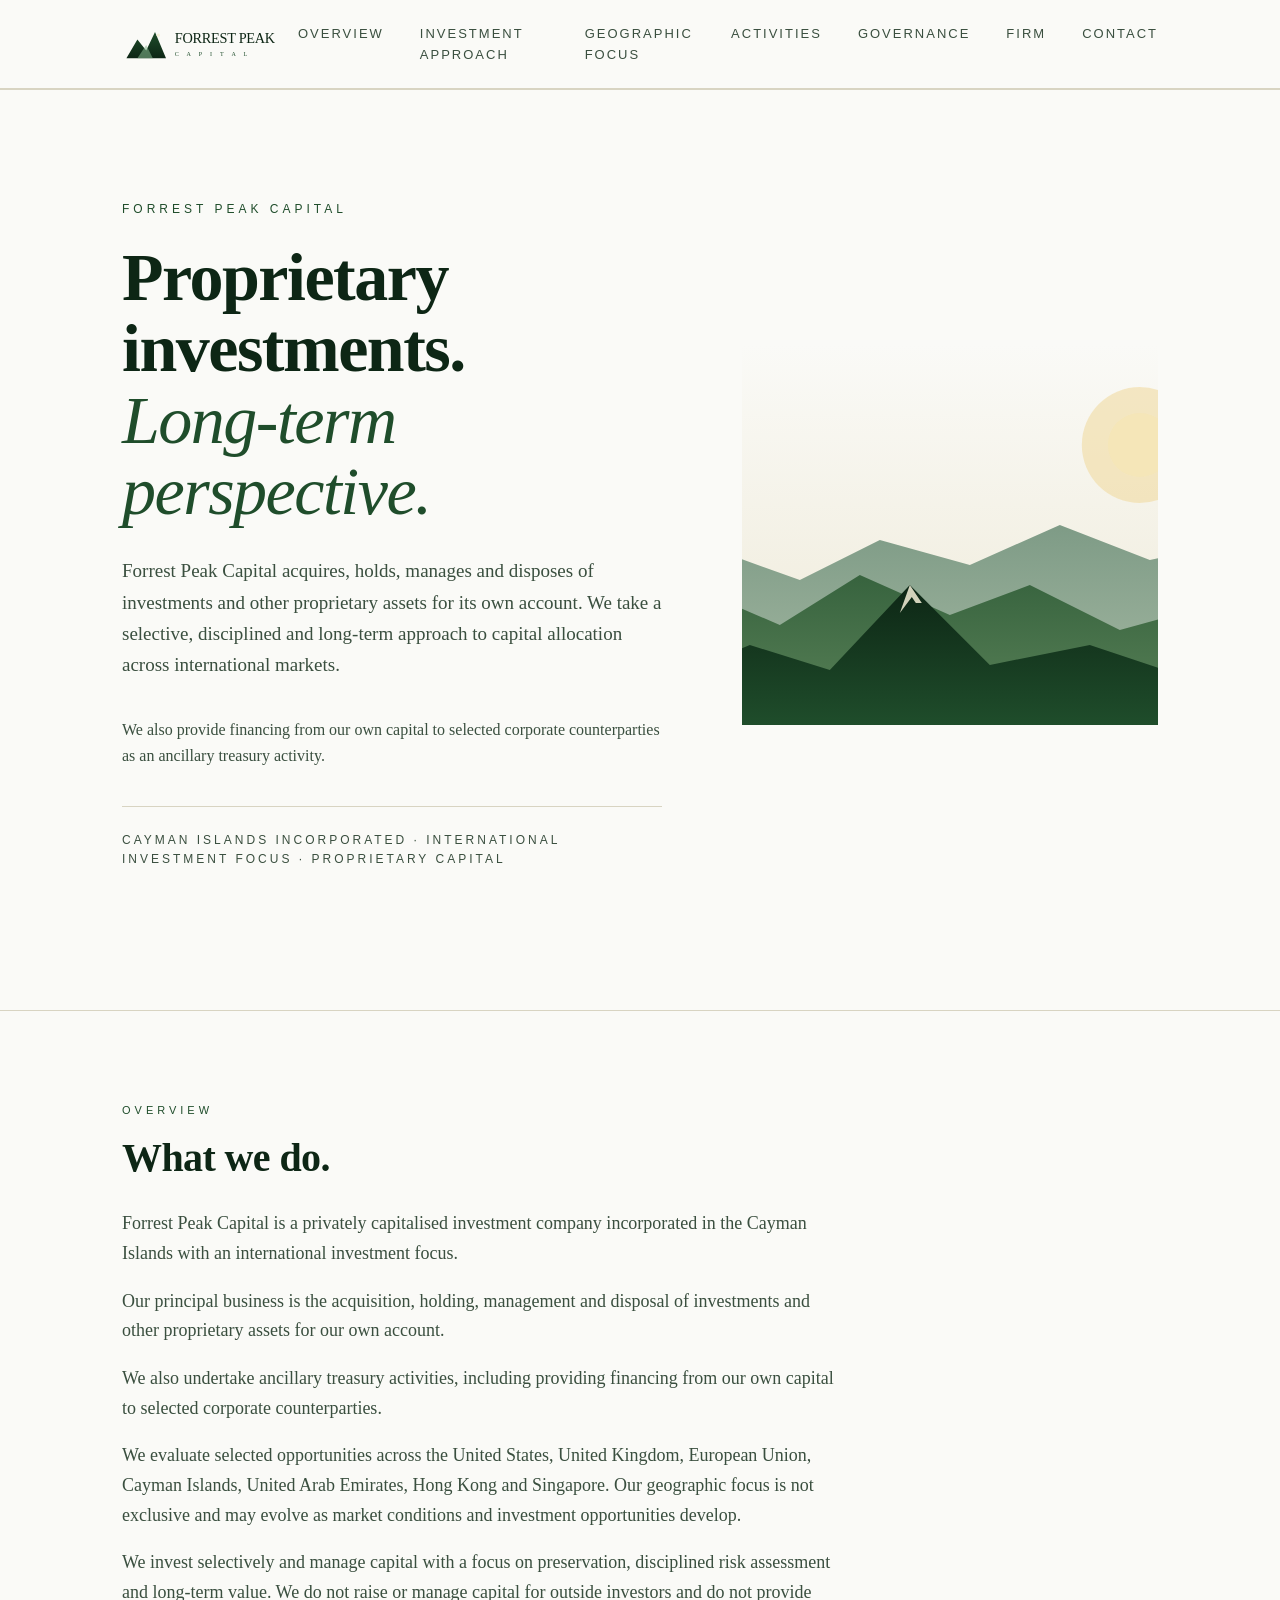
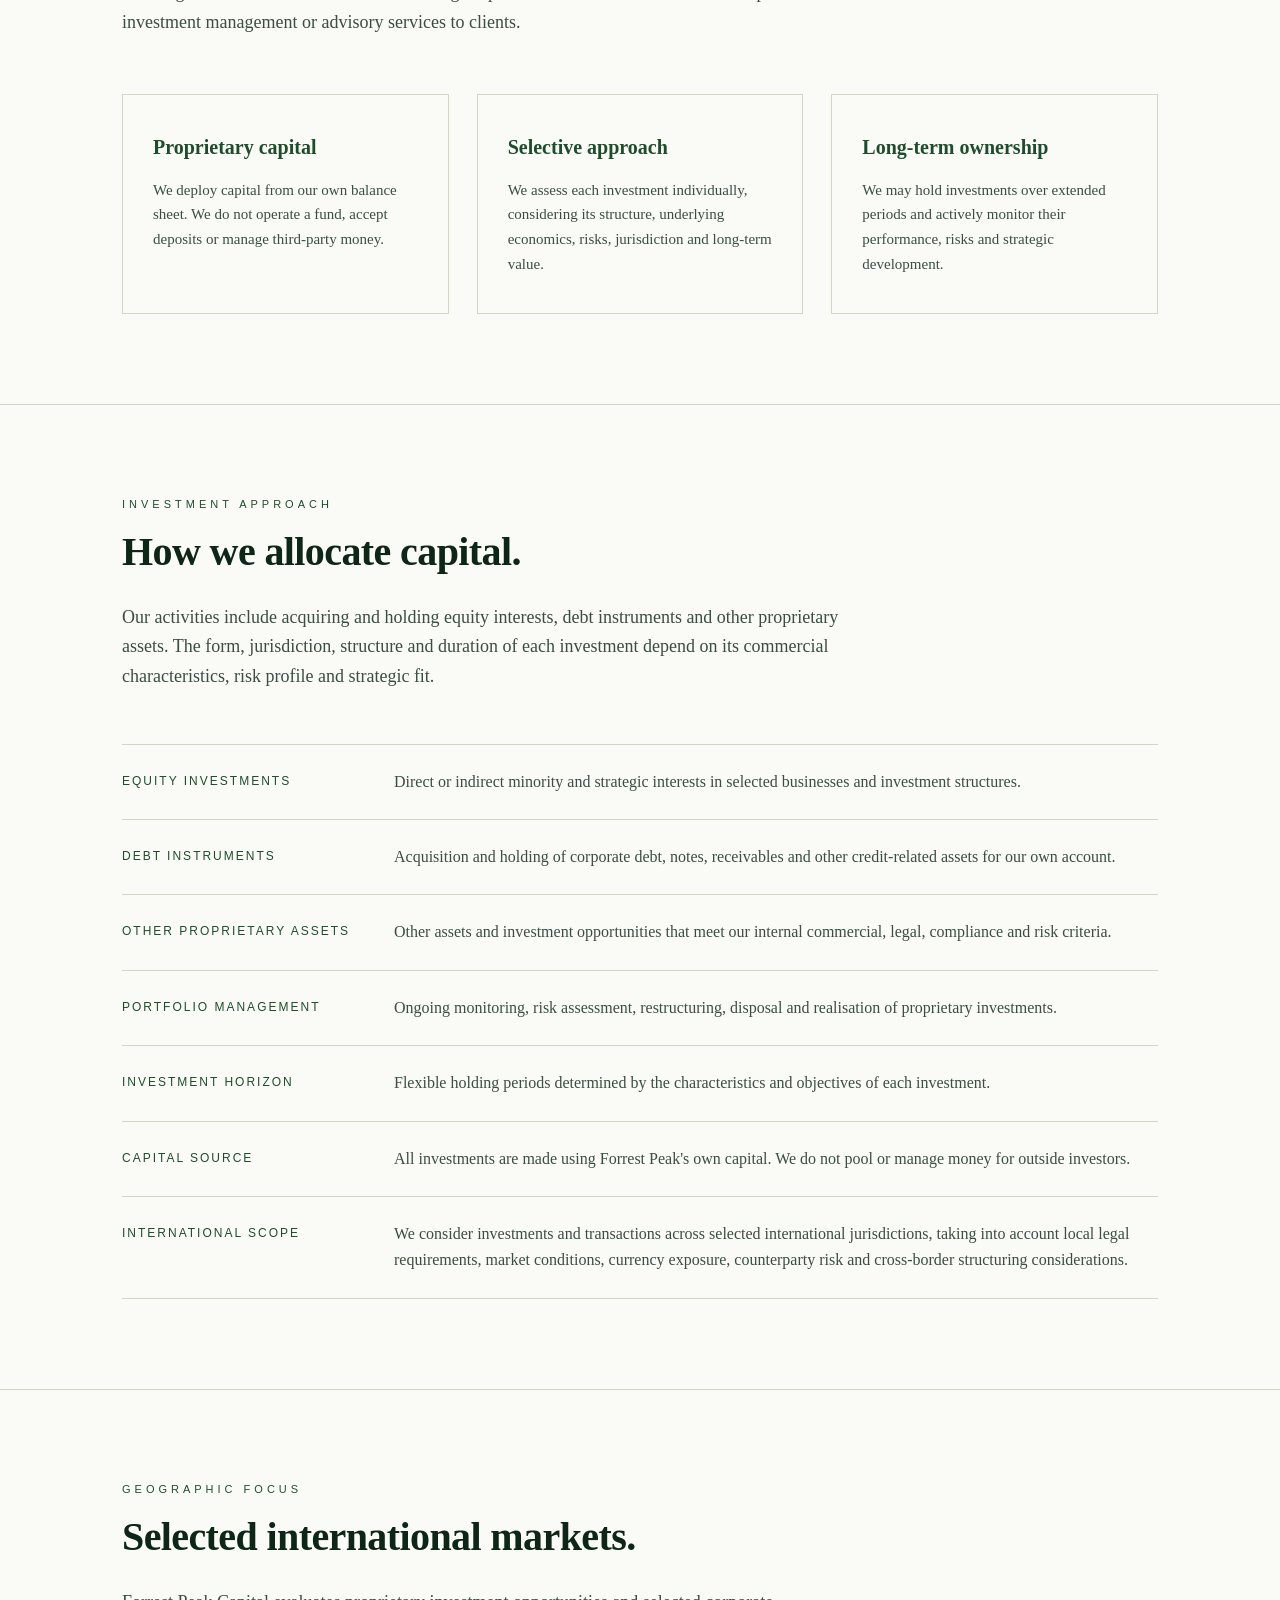
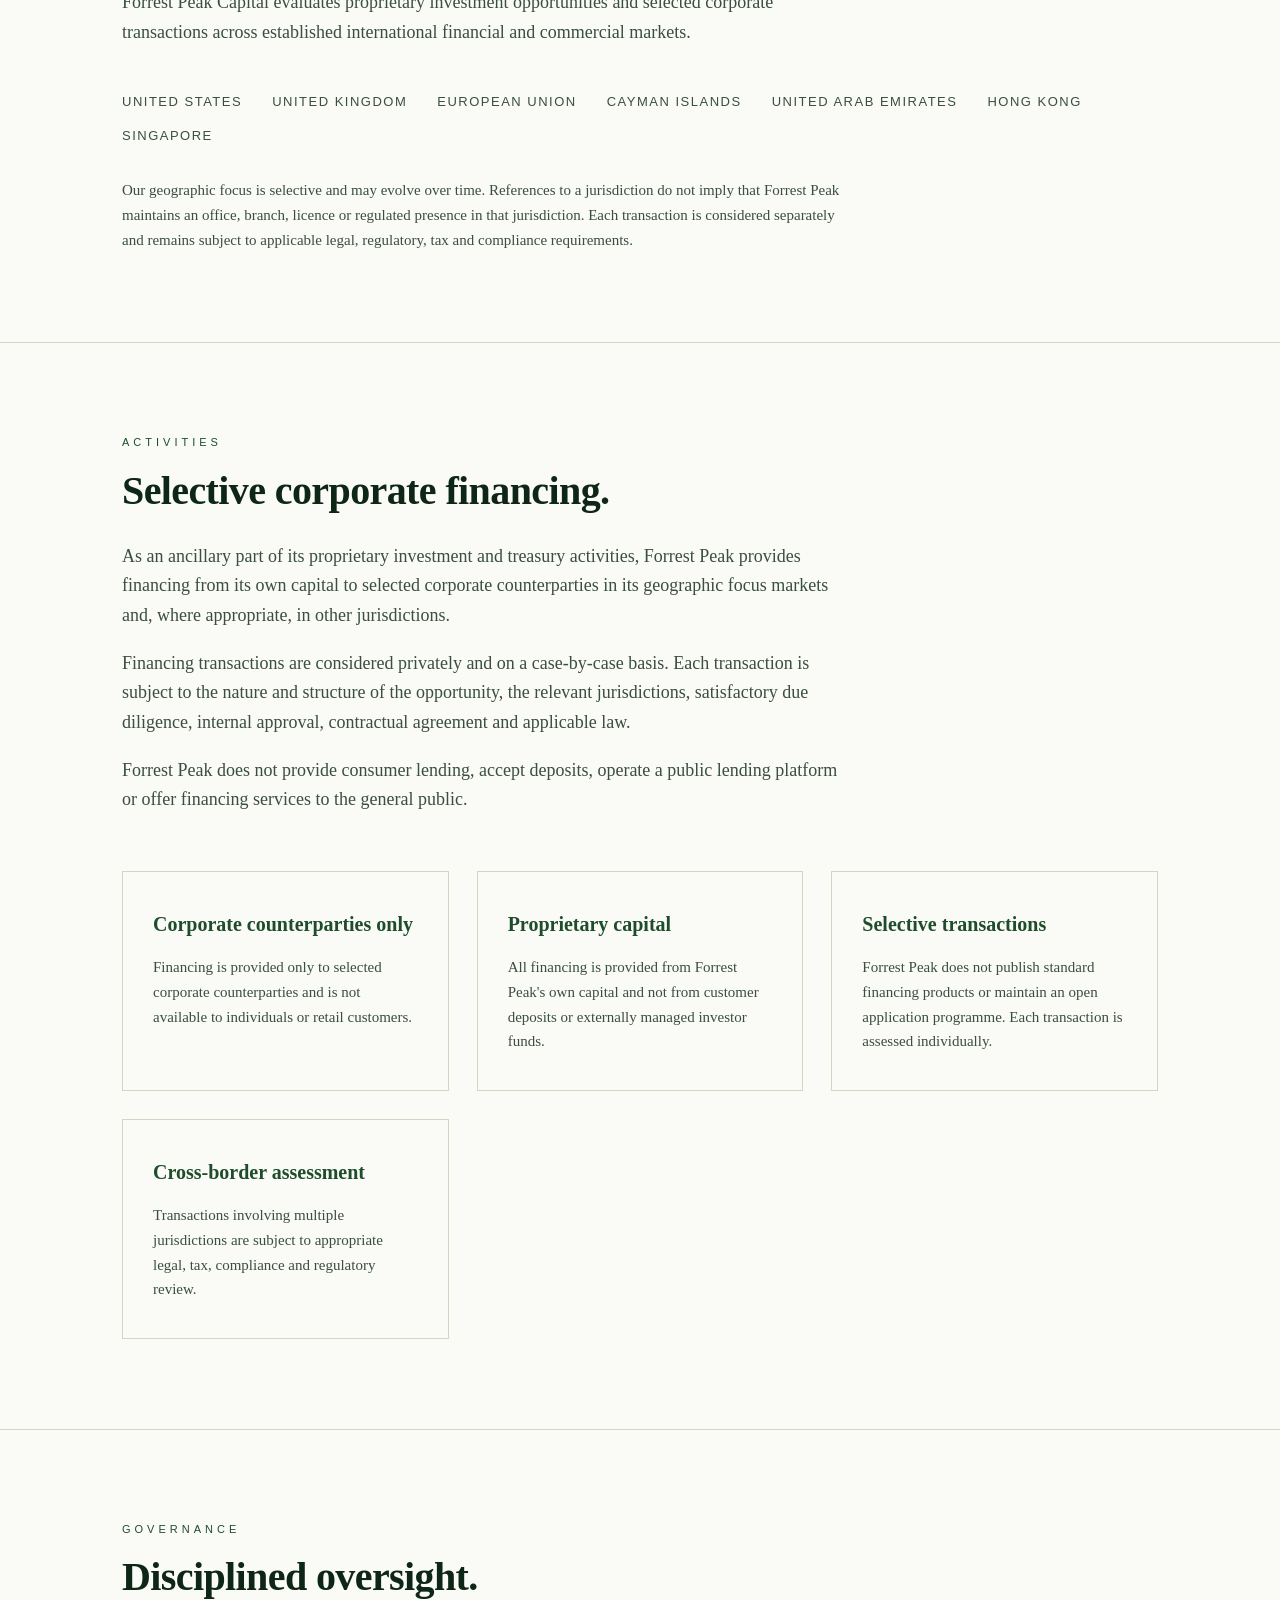
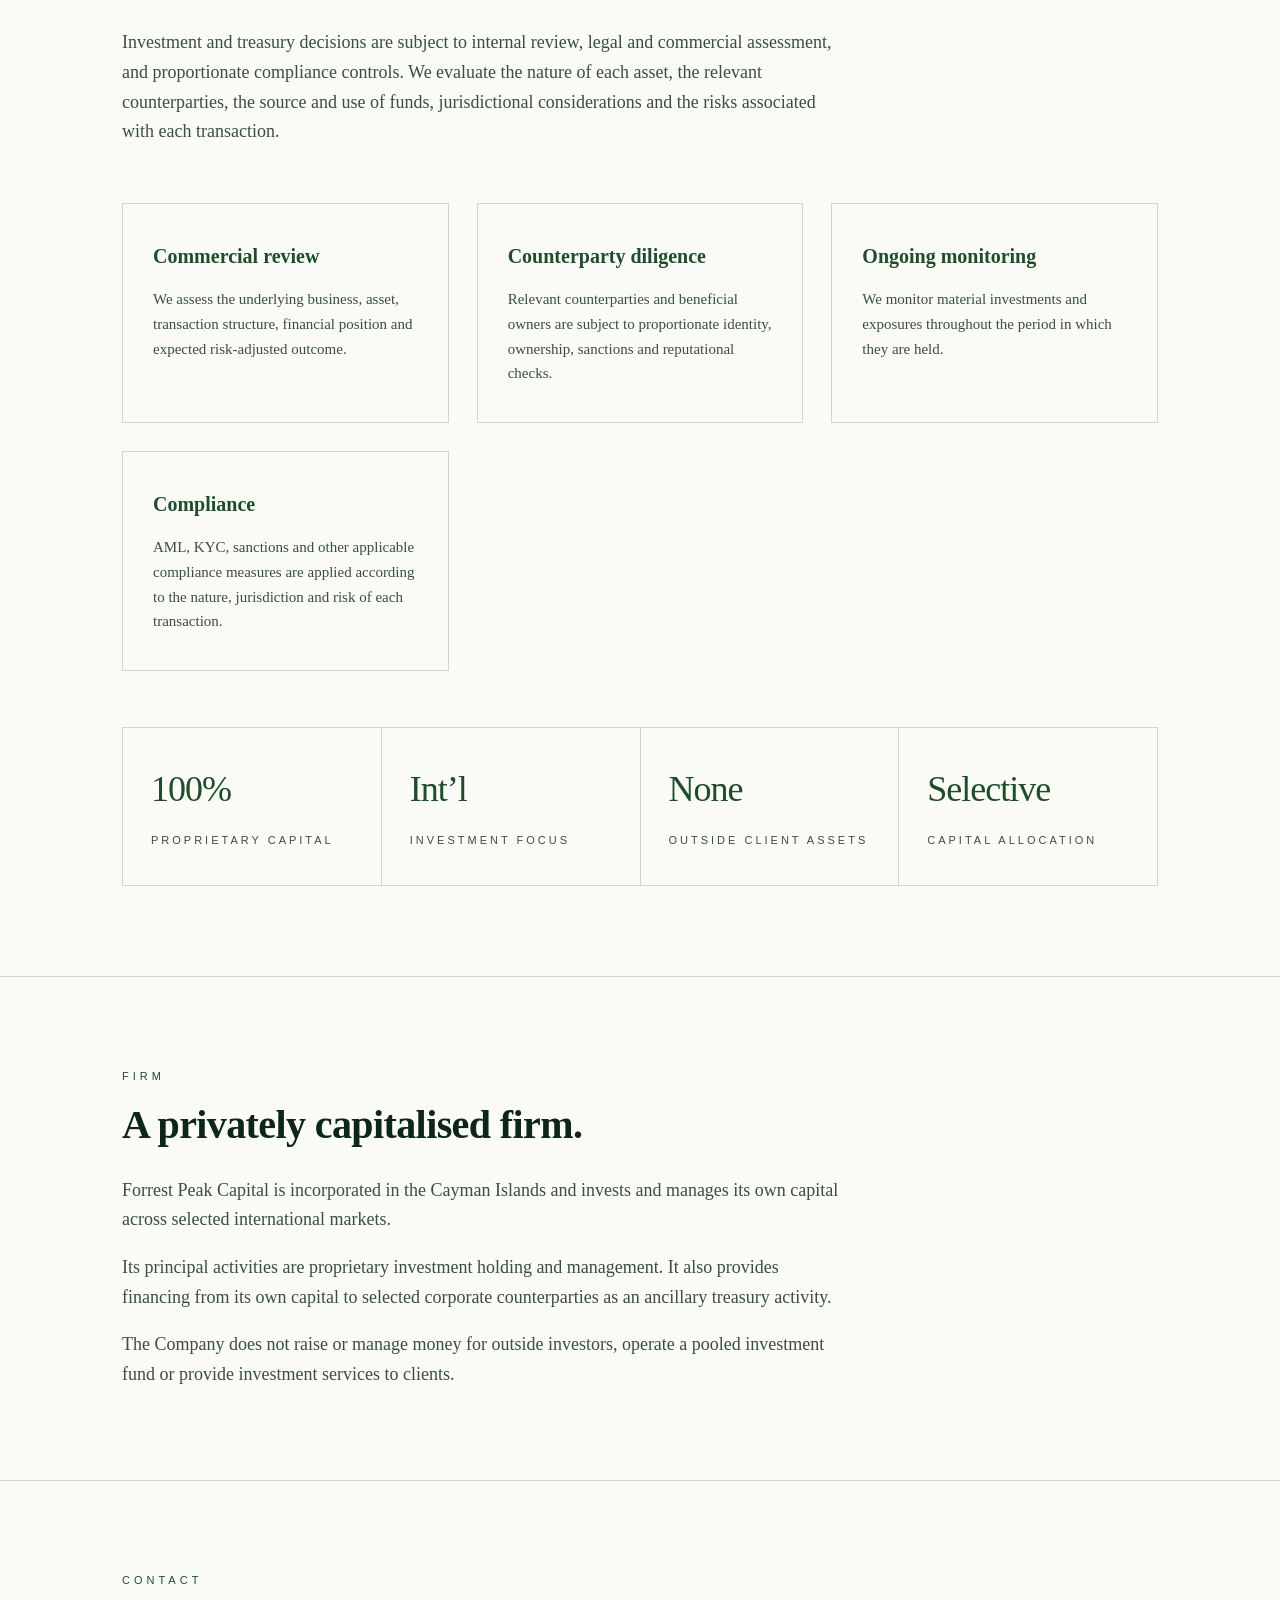
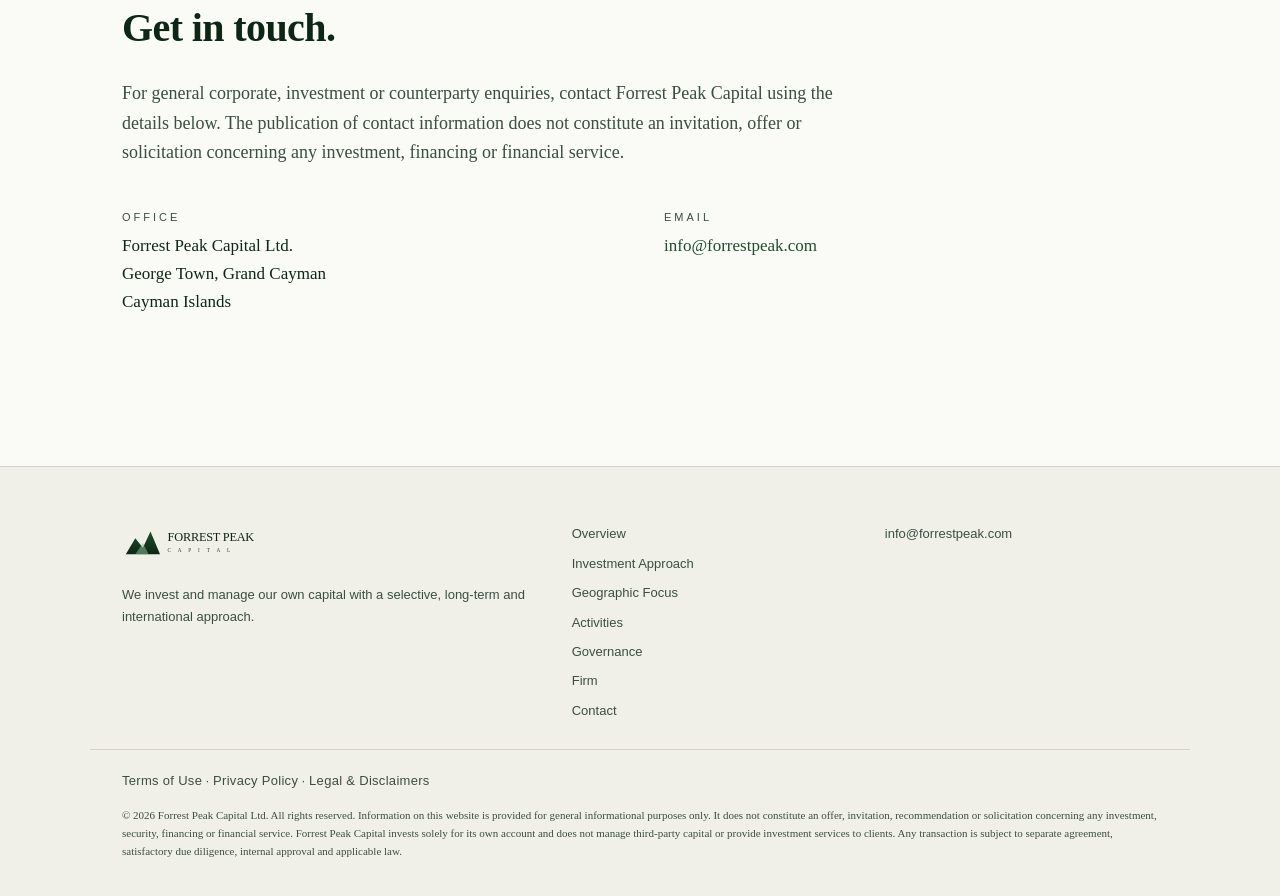
==== commit 96b0dd37: "Promote topographic design to homepage; swap old plain home to /1 - / now serves the topographic sur" ====
--- a/1/index.html
+++ b/1/index.html
@@ -1,455 +1,330 @@
-<!DOCTYPE html>
+<!doctype html>
 <html lang="en">
 <head>
-<meta charset="UTF-8">
-<meta name="viewport" content="width=device-width, initial-scale=1.0">
+<meta charset="utf-8">
+<meta name="viewport" content="width=device-width, initial-scale=1">
 <title>Forrest Peak Capital — Proprietary Investments and Strategic Capital</title>
 <meta name="description" content="Forrest Peak Capital acquires, holds and manages investments and proprietary assets for its own account across selected international markets. It also provides selective corporate financing from its own capital.">
 <meta property="og:title" content="Forrest Peak Capital">
 <meta property="og:description" content="Forrest Peak Capital acquires, holds and manages investments and proprietary assets for its own account across selected international markets. It also provides selective corporate financing from its own capital.">
-<link rel="preconnect" href="https://fonts.googleapis.com">
-<link rel="preconnect" href="https://fonts.gstatic.com" crossorigin>
-<link href="https://fonts.googleapis.com/css2?family=Fraunces:opsz,wght@9..144,360;9..144,460;9..144,560&family=Spline+Sans:wght@400;500;600&family=Spline+Sans+Mono:wght@400;500&display=swap" rel="stylesheet">
-<style>
-  :root{
-    --summit:#0E1A14;      /* deep spruce ground */
-    --slate:#16241C;       /* raised surface */
-    --slate-2:#1C2E24;     /* hairline / card edge */
-    --snow:#F2F0E9;        /* snowfield / paper band (cooler/greener than AI cream) */
-    --snow-dim:#DEDDD2;
-    --lichen:#8BA888;      /* contour line / muted sage */
-    --lichen-dim:#5E7361;
-    --brass:#B8924A;       /* survey benchmark — used with extreme restraint */
-    --mist:#9FB0A6;        /* muted text on dark */
-    --mist-2:#6E7B72;      /* fainter */
-    --ink:#11201A;         /* text on snow */
-    --ink-dim:#4A5A50;
-
-    --maxw:1180px;
-    --gut:clamp(20px,5vw,64px);
-
-    --f-disp:"Fraunces",Georgia,serif;
-    --f-body:"Spline Sans",system-ui,sans-serif;
-    --f-mono:"Spline Sans Mono",ui-monospace,monospace;
-  }
-
-  *{box-sizing:border-box}
-  html{scroll-behavior:smooth}
-  @media (prefers-reduced-motion:reduce){html{scroll-behavior:auto}}
-
-  body{
-    margin:0;
-    background:var(--summit);
-    color:var(--mist);
-    font-family:var(--f-body);
-    font-size:clamp(15px,14px + .25vw,17px);
-    line-height:1.65;
-    -webkit-font-smoothing:antialiased;
-    text-rendering:optimizeLegibility;
-  }
-
-  .wrap{max-width:var(--maxw);margin:0 auto;padding:0 var(--gut)}
-
-  /* the datum tag — encodes each section as a contour stratum, in survey notation */
-  .datum{
-    font-family:var(--f-mono);
-    font-size:.7rem;letter-spacing:.18em;text-transform:uppercase;
-    color:var(--lichen-dim);
-    display:inline-flex;align-items:center;gap:.6em;margin:0;
-  }
-  .datum::before{content:"";width:26px;height:1px;background:var(--lichen-dim);display:inline-block}
-  .sec-title{
-    font-family:var(--f-disp);font-weight:460;font-optical-sizing:auto;
-    font-size:clamp(1.9rem,1.3rem + 2.4vw,3.1rem);
-    line-height:1.04;letter-spacing:-.015em;margin:.55em 0 0;color:var(--snow);
-  }
-
-  a{color:inherit}
-  :focus-visible{outline:2px solid var(--brass);outline-offset:3px;border-radius:2px}
-
-  .skip{
-    position:absolute;left:-9999px;top:0;
-    background:var(--snow);color:var(--ink);
-    padding:10px 16px;font-family:var(--f-mono);font-size:.8rem;z-index:200;
-  }
-  .skip:focus{left:8px;top:8px}
-
-  /* =================== HEADER =================== */
-  header{
-    position:sticky;top:0;z-index:100;
-    background:rgba(14,26,20,.82);backdrop-filter:blur(10px);
-    border-bottom:1px solid rgba(139,168,136,.14);
-  }
-  .nav{display:flex;align-items:center;justify-content:space-between;gap:24px;min-height:68px}
-  .brand{display:flex;align-items:center;gap:12px;text-decoration:none;flex:none}
-  .brand img{height:30px;width:auto;display:block;filter:brightness(0) invert(1);opacity:.94}
-  .brand .bn{font-family:var(--f-mono);font-size:.66rem;letter-spacing:.24em;color:var(--mist-2);text-transform:uppercase;display:none}
-  @media(min-width:1100px){.brand .bn{display:block}}
-
-  nav ul{display:none;list-style:none;margin:0;padding:0;gap:clamp(14px,1.6vw,26px)}
-  nav a{text-decoration:none;color:var(--mist);font-size:.83rem;padding:6px 0;position:relative;white-space:nowrap}
-  nav a::after{content:"";position:absolute;left:0;right:100%;bottom:0;height:1px;background:var(--brass);transition:right .35s ease}
-  nav a:hover::after,nav a:focus-visible::after{right:0}
-  @media(min-width:1000px){nav ul{display:flex}}
-
-  /* =================== HERO =================== */
-  .hero{position:relative;overflow:hidden;border-bottom:1px solid rgba(139,168,136,.14)}
-  .hero-field{position:absolute;inset:0;z-index:0;pointer-events:none}
-  .hero-field svg{width:100%;height:100%;display:block}
-  .contour{fill:none;stroke:var(--lichen);stroke-width:.7;vector-effect:non-scaling-stroke;opacity:.16}
-  .contour.major{opacity:.30;stroke-width:1}
-  .hero-field .bench{fill:var(--brass)}
-  .hero-field .bench-ring{fill:none;stroke:var(--brass);stroke-width:1;opacity:.5}
-
-  .draw{stroke-dasharray:2200;stroke-dashoffset:2200;animation:draw 2.8s cubic-bezier(.22,.61,.36,1) forwards}
-  @keyframes draw{to{stroke-dashoffset:0}}
-  .bench-grp{opacity:0;animation:fade 1s ease 1.6s forwards}
-  @keyframes fade{to{opacity:1}}
-
-  .hero-inner{position:relative;z-index:2;padding:clamp(72px,12vh,140px) 0 clamp(56px,9vh,96px)}
-  .hero-grid{display:grid;gap:clamp(28px,5vw,56px)}
-  @media(min-width:920px){.hero-grid{grid-template-columns:1.55fr 1fr;align-items:end}}
-
-  .eyebrow{font-family:var(--f-mono);font-size:.72rem;letter-spacing:.34em;text-transform:uppercase;color:var(--brass);margin:0 0 22px}
-  h1.hl{
-    font-family:var(--f-disp);font-weight:360;font-optical-sizing:auto;
-    font-size:clamp(2.7rem,1.6rem + 5.2vw,5.4rem);
-    line-height:.98;letter-spacing:-.02em;color:var(--snow);margin:0;
-  }
-  h1.hl .em{font-style:italic;font-weight:460;color:var(--lichen)}
-  .lede{margin:30px 0 0;max-width:58ch;color:var(--snow-dim);font-size:clamp(1.02rem,.95rem + .35vw,1.18rem);line-height:1.62}
-  .secondary{margin:20px 0 0;max-width:54ch;color:var(--mist);font-size:.96rem;border-left:1px solid var(--lichen-dim);padding-left:18px}
-
-  /* hero side: the summit rendered as an elevation readout — survey instrument */
-  .readout{border:1px solid rgba(139,168,136,.2);border-radius:3px;background:linear-gradient(180deg,rgba(28,46,36,.5),rgba(22,36,28,.2));padding:22px 22px 18px}
-  .readout .rh{font-family:var(--f-mono);font-size:.66rem;letter-spacing:.2em;text-transform:uppercase;color:var(--mist-2);margin:0 0 14px;display:flex;justify-content:space-between;align-items:center}
-  .readout .rh .dot{width:6px;height:6px;border-radius:50%;background:var(--brass)}
-  .readout dl{margin:0;display:grid;gap:11px}
-  .readout .row{display:flex;justify-content:space-between;gap:14px;padding-bottom:11px;border-bottom:1px solid rgba(139,168,136,.12)}
-  .readout .row:last-child{border-bottom:0;padding-bottom:0}
-  .readout dt{margin:0;font-size:.86rem;color:var(--mist)}
-  .readout dd{margin:0;font-family:var(--f-mono);font-size:.84rem;color:var(--snow);text-align:right}
-
-  /* =================== sections =================== */
-  section{padding:clamp(64px,9vh,116px) 0}
-  .lead{max-width:62ch;color:var(--mist);margin:34px 0 0;font-size:clamp(1rem,.95rem + .25vw,1.12rem)}
-  .lead.on-snow{color:var(--ink-dim)}
-
-  .snowband{background:var(--snow);color:var(--ink)}
-  .snowband .datum{color:var(--lichen-dim)}
-  .snowband .datum::before{background:var(--lichen-dim)}
-  .snowband .sec-title{color:var(--ink)}
-
-  /* Overview statements — survey strata */
-  .strata{margin:48px 0 0;border-top:1px solid rgba(94,115,97,.3)}
-  .stratum{display:grid;grid-template-columns:auto 1fr;gap:clamp(16px,3vw,40px);padding:24px 0;border-bottom:1px solid rgba(94,115,97,.3);align-items:baseline}
-  .stratum .el{font-family:var(--f-mono);font-size:.74rem;letter-spacing:.12em;color:var(--lichen-dim);white-space:nowrap;padding-top:.2em}
-  .stratum p{margin:0;color:var(--ink-dim);max-width:66ch}
-
-  /* trio cards (dark) */
-  .trio{margin-top:48px;display:grid;gap:1px;background:rgba(139,168,136,.16)}
-  @media(min-width:760px){.trio{grid-template-columns:repeat(3,1fr)}}
-  .card{background:var(--summit);padding:30px 26px}
-  .card h3{font-family:var(--f-disp);font-weight:460;font-size:1.22rem;color:var(--snow);margin:0 0 12px;letter-spacing:-.01em}
-  .card p{margin:0;font-size:.94rem;color:var(--mist)}
-  .card .ix{font-family:var(--f-mono);font-size:.66rem;color:var(--lichen-dim);letter-spacing:.18em;display:block;margin-bottom:16px}
-
-  /* approach — seven survey lines */
-  .lines{margin-top:48px;border-top:1px solid rgba(139,168,136,.18)}
-  .line{display:grid;grid-template-columns:auto 1fr;gap:clamp(18px,4vw,48px);padding:26px 0;border-bottom:1px solid rgba(139,168,136,.18);align-items:start;transition:background .3s ease}
-  .line:hover{background:rgba(28,46,36,.4)}
-  @media(min-width:760px){.line{grid-template-columns:15ch 1fr}}
-  .line .lt{font-family:var(--f-disp);font-weight:460;font-size:1.06rem;color:var(--snow)}
-  .line .lc{margin:0;color:var(--mist);font-size:.95rem;max-width:64ch}
-  .line .lc .co{font-family:var(--f-mono);font-size:.66rem;color:var(--lichen-dim);letter-spacing:.16em;display:block;margin-bottom:6px}
-
-  /* geography — ledger of markets */
-  .markets{margin-top:46px;display:grid;gap:1px;background:rgba(74,90,80,.22)}
-  @media(min-width:560px){.markets{grid-template-columns:repeat(2,1fr)}}
-  @media(min-width:900px){.markets{grid-template-columns:repeat(4,1fr)}}
-  .mk{background:var(--snow);padding:22px 20px}
-  .mk .mc{font-family:var(--f-mono);font-size:.66rem;letter-spacing:.14em;color:var(--lichen-dim);display:block;margin-bottom:10px}
-  .mk .mn{font-family:var(--f-disp);font-weight:460;font-size:1.12rem;color:var(--ink);line-height:1.15}
-  .mk.evolve{background:transparent;border:1px dashed rgba(74,90,80,.35)}
-  .mk.evolve .mc{color:var(--ink-dim)}
-  .mk.evolve .mn{color:var(--ink-dim);font-style:italic;font-weight:360}
-  .qualifier{margin:34px 0 0;max-width:76ch;font-size:.86rem;color:var(--ink-dim);line-height:1.6}
-
-  /* activities */
-  .notes{margin:38px 0 0;display:grid;gap:14px;max-width:76ch}
-  .notes p{margin:0;color:var(--mist);font-size:.96rem}
-  .quad{margin-top:46px;display:grid;gap:1px;background:rgba(139,168,136,.16)}
-  @media(min-width:680px){.quad{grid-template-columns:repeat(2,1fr)}}
-  .qd{background:var(--summit);padding:30px 28px}
-  .qd h3{font-family:var(--f-disp);font-weight:460;font-size:1.18rem;color:var(--snow);margin:0 0 10px;letter-spacing:-.01em}
-  .qd p{margin:0;font-size:.94rem;color:var(--mist)}
-
-  /* governance controls (on snow) */
-  .controls{margin-top:46px;display:grid;gap:1px;background:rgba(74,90,80,.22)}
-  @media(min-width:680px){.controls{grid-template-columns:repeat(2,1fr)}}
-  .ctrl{background:var(--snow);padding:28px 26px}
-  .ctrl .cx{font-family:var(--f-mono);font-size:.66rem;color:var(--lichen-dim);letter-spacing:.18em;display:block;margin-bottom:14px}
-  .ctrl h3{font-family:var(--f-disp);font-weight:460;font-size:1.18rem;color:var(--ink);margin:0 0 10px;letter-spacing:-.01em}
-  .ctrl p{margin:0;font-size:.94rem;color:var(--ink-dim)}
-
-  .stats{margin:46px 0 0;display:grid;gap:1px;background:rgba(74,90,80,.22);border:1px solid rgba(74,90,80,.22)}
-  @media(min-width:680px){.stats{grid-template-columns:repeat(4,1fr)}}
-  .stat{background:var(--snow);padding:28px 24px}
-  .stat .v{font-family:var(--f-disp);font-weight:360;font-size:clamp(1.8rem,1.3rem + 1.6vw,2.5rem);color:var(--brass);line-height:1;display:block}
-  .stat .l{font-family:var(--f-mono);font-size:.66rem;letter-spacing:.14em;text-transform:uppercase;color:var(--ink-dim);margin-top:14px;display:block}
-
-  /* firm */
-  .firm-rows{margin-top:44px;display:grid;gap:0}
-  .firm-row{padding:24px 0;border-top:1px solid rgba(139,168,136,.18);max-width:74ch;color:var(--mist);margin:0}
-  .firm-row:last-child{border-bottom:1px solid rgba(139,168,136,.18)}
-
-  /* contact */
-  .contact-grid{margin-top:44px;display:grid;gap:clamp(28px,5vw,56px)}
-  @media(min-width:760px){.contact-grid{grid-template-columns:1.4fr 1fr;align-items:start}}
-  .contact-card{border:1px solid rgba(74,90,80,.25);border-radius:3px;padding:28px 26px;background:linear-gradient(180deg,rgba(14,26,20,.04),transparent)}
-  .contact-card .cl{font-family:var(--f-mono);font-size:.66rem;letter-spacing:.18em;text-transform:uppercase;color:var(--ink-dim);display:block;margin-bottom:8px}
-  .contact-card .addr{font-family:var(--f-disp);font-weight:460;font-size:1.15rem;color:var(--ink);line-height:1.4;margin:0 0 22px}
-  .contact-card a.email{font-family:var(--f-mono);font-size:.96rem;color:#8a6d2f;text-decoration:none;border-bottom:1px solid rgba(138,109,47,.4);padding-bottom:2px}
-  .contact-card a.email:hover{border-bottom-color:#8a6d2f}
-
-  /* =================== FOOTER =================== */
-  footer{background:var(--slate);border-top:1px solid rgba(139,168,136,.18);padding:clamp(56px,8vh,88px) 0 40px}
-  .ftag{font-family:var(--f-disp);font-weight:360;font-size:clamp(1.4rem,1rem + 1.4vw,2rem);color:var(--snow);max-width:24ch;line-height:1.2;letter-spacing:-.01em;margin:0 0 48px}
-  .legal{font-size:.8rem;color:var(--mist-2);line-height:1.65;max-width:88ch;margin:0 0 28px}
-  .fbar{display:flex;flex-wrap:wrap;gap:18px 28px;align-items:center;justify-content:space-between;padding-top:26px;border-top:1px solid rgba(139,168,136,.16)}
-  .flinks{display:flex;flex-wrap:wrap;gap:10px 22px;font-family:var(--f-mono);font-size:.74rem;letter-spacing:.05em}
-  .flinks a{text-decoration:none;color:var(--mist)}
-  .flinks a:hover{color:var(--brass)}
-  .fmeta{font-family:var(--f-mono);font-size:.7rem;letter-spacing:.14em;color:var(--lichen-dim);text-transform:uppercase}
-
-  @media (prefers-reduced-motion:reduce){
-    .draw{animation:none;stroke-dashoffset:0;stroke-dasharray:none}
-    .bench-grp{animation:none;opacity:1}
-    *{transition:none !important}
-  }
-</style>
+<meta property="og:type" content="website">
+<meta property="og:url" content="https://forrestpeak.com/">
+<link rel="icon" type="image/svg+xml" href="/logo.svg">
+<link rel="stylesheet" href="/style.css">
 </head>
 <body>
-<a class="skip" href="#overview">Skip to content</a>
 
 <header>
-  <div class="wrap nav">
-    <a class="brand" href="#top" aria-label="Forrest Peak Capital — home">
+  <div class="wrap">
+    <a class="brand" href="/" aria-label="Forrest Peak Capital — home">
       <img src="/logo.svg" alt="Forrest Peak Capital">
-      <span class="bn">Proprietary Capital</span>
     </a>
     <nav aria-label="Primary">
-      <ul>
-        <li><a href="#overview">Overview</a></li>
-        <li><a href="#approach">Investment Approach</a></li>
-        <li><a href="#geography">Geographic Focus</a></li>
-        <li><a href="#activities">Activities</a></li>
-        <li><a href="#governance">Governance</a></li>
-        <li><a href="#firm">Firm</a></li>
-        <li><a href="#contact">Contact</a></li>
-      </ul>
+      <a href="#overview">Overview</a>
+      <a href="#approach">Investment Approach</a>
+      <a href="#geographic">Geographic Focus</a>
+      <a href="#activities">Activities</a>
+      <a href="#governance">Governance</a>
+      <a href="#firm">Firm</a>
+      <a href="#contact">Contact</a>
     </nav>
   </div>
 </header>
 
-<main id="top">
-
-  <!-- ============ HERO ============ -->
-  <section class="hero" aria-label="Introduction">
-    <div class="hero-field" aria-hidden="true">
-      <!-- Abstract topographic survey field: concentric contours rising toward an
-           off-canvas high point, never resolving into a drawn mountain. The brass
-           benchmark disk marks the converging datum. -->
-      <svg viewBox="0 0 1200 760" preserveAspectRatio="xMidYMid slice" focusable="false">
-        <g>
-          <path class="contour draw" style="animation-delay:0s"   d="M-60 740 C 250 700, 470 660, 660 560 C 850 460, 980 360, 1260 300"/>
-          <path class="contour draw" style="animation-delay:.1s"  d="M-60 690 C 260 650, 480 612, 672 520 C 864 428, 1000 332, 1260 270"/>
-          <path class="contour major draw" style="animation-delay:.2s" d="M-60 636 C 280 600, 500 562, 690 478 C 880 394, 1020 300, 1260 238"/>
-          <path class="contour draw" style="animation-delay:.3s"  d="M-60 578 C 300 544, 520 510, 712 432 C 904 354, 1044 264, 1260 204"/>
-          <path class="contour draw" style="animation-delay:.4s"  d="M-60 516 C 326 486, 544 454, 738 384 C 932 314, 1072 226, 1260 168"/>
-          <path class="contour major draw" style="animation-delay:.5s" d="M-60 450 C 356 424, 572 396, 768 334 C 964 272, 1104 188, 1260 132"/>
-          <path class="contour draw" style="animation-delay:.6s"  d="M-60 380 C 392 358, 606 336, 802 282 C 998 228, 1140 150, 1260 96"/>
-          <path class="contour draw" style="animation-delay:.7s"  d="M-60 306 C 432 290, 644 274, 840 228 C 1036 182, 1182 112, 1260 62"/>
-          <path class="contour major draw" style="animation-delay:.8s" d="M-60 228 C 476 218, 686 208, 882 172 C 1078 136, 1228 76, 1260 30"/>
-        </g>
-        <g class="bench-grp" transform="translate(1040 150)">
-          <circle class="bench-ring" r="22"/>
-          <circle class="bench-ring" r="13"/>
-          <circle class="bench" r="3.5"/>
-        </g>
+<section class="hero">
+  <div class="wrap">
+    <div class="copy">
+      <p class="eyebrow">Forrest Peak Capital</p>
+      <h1>Proprietary investments.<br><em>Long-term perspective.</em></h1>
+      <p class="lede">
+        Forrest Peak Capital acquires, holds, manages and disposes of investments and other
+        proprietary assets for its own account. We take a selective, disciplined and
+        long-term approach to capital allocation across international markets.
+      </p>
+      <p class="lede" style="font-size:16px;">
+        We also provide financing from our own capital to selected corporate counterparties
+        as an ancillary treasury activity.
+      </p>
+      <div class="meta">Cayman Islands Incorporated · International Investment Focus · Proprietary Capital</div>
+    </div>
+    <div class="ridge" aria-hidden="true">
+      <svg viewBox="0 0 600 380" preserveAspectRatio="xMidYMid slice">
+        <defs>
+          <linearGradient id="ridgeBg" x1="0" x2="0" y1="0" y2="1">
+            <stop offset="0%" stop-color="#fafaf7"/>
+            <stop offset="100%" stop-color="#eee9d6"/>
+          </linearGradient>
+          <linearGradient id="ridgeFar" x1="0" x2="0" y1="0" y2="1">
+            <stop offset="0%" stop-color="#7e9b86"/>
+            <stop offset="100%" stop-color="#a9bca6"/>
+          </linearGradient>
+          <linearGradient id="ridgeMid" x1="0" x2="0" y1="0" y2="1">
+            <stop offset="0%" stop-color="#37633e"/>
+            <stop offset="100%" stop-color="#5b8359"/>
+          </linearGradient>
+          <linearGradient id="ridgeNear" x1="0" x2="0" y1="0" y2="1">
+            <stop offset="0%" stop-color="#0d2615"/>
+            <stop offset="100%" stop-color="#1f4d2b"/>
+          </linearGradient>
+        </defs>
+        <rect width="600" height="380" fill="url(#ridgeBg)"/>
+        <!-- sun -->
+        <circle cx="490" cy="100" r="58" fill="#f0d99c" opacity="0.55"/>
+        <circle cx="490" cy="100" r="32" fill="#f5e6b8"/>
+        <!-- distant ridge -->
+        <path d="M0 260 L80 210 L150 235 L230 195 L320 220 L410 180 L500 215 L600 195 L600 380 L0 380 Z" fill="url(#ridgeFar)"/>
+        <!-- mid ridge -->
+        <path d="M0 290 L60 250 L130 280 L210 230 L300 270 L380 240 L470 285 L560 260 L600 280 L600 380 L0 380 Z" fill="url(#ridgeMid)"/>
+        <!-- near ridge with single sharp peak -->
+        <path d="M0 340 L100 300 L180 325 L260 240 L340 320 L440 300 L530 330 L600 315 L600 380 L0 380 Z" fill="url(#ridgeNear)"/>
+        <!-- snow tip -->
+        <path d="M250 268 L260 240 L272 258 L266 258 L262 252 Z" fill="#f5f0d8" opacity="0.85"/>
       </svg>
     </div>
-
-    <div class="wrap hero-inner">
-      <div class="hero-grid">
-        <div>
-          <p class="eyebrow">Forrest Peak Capital</p>
-          <h1 class="hl">Proprietary investments.<br><span class="em">Long-term perspective.</span></h1>
-          <p class="lede">Forrest Peak Capital acquires, holds, manages and disposes of investments and other proprietary assets for its own account. We take a selective, disciplined and long-term approach to capital allocation across international markets.</p>
-          <p class="secondary">We also provide financing from our own capital to selected corporate counterparties as an ancillary treasury activity.</p>
-        </div>
-        <aside class="readout" aria-label="Firm profile">
-          <p class="rh"><span>Profile</span><span class="dot" aria-hidden="true"></span></p>
-          <dl>
-            <div class="row"><dt>Incorporation</dt><dd>Cayman Islands</dd></div>
-            <div class="row"><dt>Focus</dt><dd>International</dd></div>
-            <div class="row"><dt>Capital</dt><dd>Proprietary</dd></div>
-          </dl>
-        </aside>
-      </div>
-    </div>
-  </section>
-
-  <!-- ============ OVERVIEW ============ -->
-  <section id="overview" class="snowband" aria-labelledby="ov-h">
-    <div class="wrap">
-      <p class="datum">Datum · Overview</p>
-      <h2 class="sec-title" id="ov-h">What we do.</h2>
-
-      <div class="strata">
-        <div class="stratum"><span class="el">01</span><p>Forrest Peak Capital is a privately capitalised investment company incorporated in the Cayman Islands with an international investment focus.</p></div>
-        <div class="stratum"><span class="el">02</span><p>Our principal business is the acquisition, holding, management and disposal of investments and other proprietary assets for our own account.</p></div>
-        <div class="stratum"><span class="el">03</span><p>We also undertake ancillary treasury activities, including providing financing from our own capital to selected corporate counterparties.</p></div>
-        <div class="stratum"><span class="el">04</span><p>We evaluate selected opportunities across the United States, United Kingdom, European Union, Cayman Islands, United Arab Emirates, Hong Kong and Singapore. Our geographic focus is not exclusive and may evolve as market conditions and investment opportunities develop.</p></div>
-        <div class="stratum"><span class="el">05</span><p>We invest selectively and manage capital with a focus on preservation, disciplined risk assessment and long-term value. We do not raise or manage capital for outside investors and do not provide investment management or advisory services to clients.</p></div>
-      </div>
-
-      <div class="trio">
-        <div class="card"><span class="ix">Principle 01</span><h3>Proprietary capital</h3><p>We deploy capital from our own balance sheet. We do not operate a fund, accept deposits or manage third-party money.</p></div>
-        <div class="card"><span class="ix">Principle 02</span><h3>Selective approach</h3><p>We assess each investment individually, considering its structure, underlying economics, risks, jurisdiction and long-term value.</p></div>
-        <div class="card"><span class="ix">Principle 03</span><h3>Long-term ownership</h3><p>We may hold investments over extended periods and actively monitor their performance, risks and strategic development.</p></div>
-      </div>
-    </div>
-  </section>
-
-  <!-- ============ APPROACH ============ -->
-  <section id="approach" aria-labelledby="ap-h">
-    <div class="wrap">
-      <p class="datum">Datum · Investment Approach</p>
-      <h2 class="sec-title" id="ap-h">How we allocate capital.</h2>
-      <p class="lead">Our activities include acquiring and holding equity interests, debt instruments and other proprietary assets. The form, jurisdiction, structure and duration of each investment depend on its commercial characteristics, risk profile and strategic fit.</p>
-
-      <div class="lines">
-        <div class="line"><div class="lt">Equity investments</div><p class="lc"><span class="co">A — Equity</span>Direct or indirect minority and strategic interests in selected businesses and investment structures.</p></div>
-        <div class="line"><div class="lt">Debt instruments</div><p class="lc"><span class="co">B — Credit</span>Acquisition and holding of corporate debt, notes, receivables and other credit-related assets for our own account.</p></div>
-        <div class="line"><div class="lt">Other proprietary assets</div><p class="lc"><span class="co">C — Other</span>Other assets and investment opportunities that meet our internal commercial, legal, compliance and risk criteria.</p></div>
-        <div class="line"><div class="lt">Portfolio management</div><p class="lc"><span class="co">D — Management</span>Ongoing monitoring, risk assessment, restructuring, disposal and realisation of proprietary investments.</p></div>
-        <div class="line"><div class="lt">Investment horizon</div><p class="lc"><span class="co">E — Horizon</span>Flexible holding periods determined by the characteristics and objectives of each investment.</p></div>
-        <div class="line"><div class="lt">Capital source</div><p class="lc"><span class="co">F — Source</span>All investments are made using Forrest Peak's own capital. We do not pool or manage money for outside investors.</p></div>
-        <div class="line"><div class="lt">International scope</div><p class="lc"><span class="co">G — Scope</span>We consider investments and transactions across selected international jurisdictions, taking into account local legal requirements, market conditions, currency exposure, counterparty risk and cross-border structuring considerations.</p></div>
-      </div>
-    </div>
-  </section>
-
-  <!-- ============ GEOGRAPHY ============ -->
-  <section id="geography" class="snowband" aria-labelledby="ge-h">
-    <div class="wrap">
-      <p class="datum">Datum · Geographic Focus</p>
-      <h2 class="sec-title" id="ge-h">Selected international markets.</h2>
-      <p class="lead on-snow">Forrest Peak Capital evaluates proprietary investment opportunities and selected corporate transactions across established international financial and commercial markets.</p>
-
-      <div class="markets">
-        <div class="mk"><span class="mc">NA · 01</span><span class="mn">United States</span></div>
-        <div class="mk"><span class="mc">UK · 02</span><span class="mn">United Kingdom</span></div>
-        <div class="mk"><span class="mc">EU · 03</span><span class="mn">European Union</span></div>
-        <div class="mk"><span class="mc">CY · 04</span><span class="mn">Cayman Islands</span></div>
-        <div class="mk"><span class="mc">ME · 05</span><span class="mn">United Arab Emirates</span></div>
-        <div class="mk"><span class="mc">AP · 06</span><span class="mn">Hong Kong</span></div>
-        <div class="mk"><span class="mc">AP · 07</span><span class="mn">Singapore</span></div>
-        <div class="mk evolve"><span class="mc">— · ··</span><span class="mn">Selective &amp; evolving</span></div>
-      </div>
-
-      <p class="qualifier">Our geographic focus is selective and may evolve over time. References to a jurisdiction do not imply that Forrest Peak maintains an office, branch, licence or regulated presence in that jurisdiction. Each transaction is considered separately and remains subject to applicable legal, regulatory, tax and compliance requirements.</p>
-    </div>
-  </section>
-
-  <!-- ============ ACTIVITIES ============ -->
-  <section id="activities" aria-labelledby="ac-h">
-    <div class="wrap">
-      <p class="datum">Datum · Activities</p>
-      <h2 class="sec-title" id="ac-h">Selective corporate financing.</h2>
-      <div class="notes">
-        <p>As an ancillary part of its proprietary investment and treasury activities, Forrest Peak provides financing from its own capital to selected corporate counterparties in its geographic focus markets and, where appropriate, in other jurisdictions.</p>
-        <p>Financing transactions are considered privately and on a case-by-case basis. Each transaction is subject to the nature and structure of the opportunity, the relevant jurisdictions, satisfactory due diligence, internal approval, contractual agreement and applicable law.</p>
-        <p>Forrest Peak does not provide consumer lending, accept deposits, operate a public lending platform or offer financing services to the general public.</p>
-      </div>
-
-      <div class="quad">
-        <div class="qd"><h3>Corporate counterparties only</h3><p>Financing is provided only to selected corporate counterparties and is not available to individuals or retail customers.</p></div>
-        <div class="qd"><h3>Proprietary capital</h3><p>All financing is provided from Forrest Peak's own capital and not from customer deposits or externally managed investor funds.</p></div>
-        <div class="qd"><h3>Selective transactions</h3><p>Forrest Peak does not publish standard financing products or maintain an open application programme. Each transaction is assessed individually.</p></div>
-        <div class="qd"><h3>Cross-border assessment</h3><p>Transactions involving multiple jurisdictions are subject to appropriate legal, tax, compliance and regulatory review.</p></div>
-      </div>
-    </div>
-  </section>
-
-  <!-- ============ GOVERNANCE ============ -->
-  <section id="governance" class="snowband" aria-labelledby="gv-h">
-    <div class="wrap">
-      <p class="datum">Datum · Governance</p>
-      <h2 class="sec-title" id="gv-h">Disciplined oversight.</h2>
-      <p class="lead on-snow">Investment and treasury decisions are subject to internal review, legal and commercial assessment, and proportionate compliance controls. We evaluate the nature of each asset, the relevant counterparties, the source and use of funds, jurisdictional considerations and the risks associated with each transaction.</p>
-
-      <div class="controls">
-        <div class="ctrl"><span class="cx">Control 01</span><h3>Commercial review</h3><p>We assess the underlying business, asset, transaction structure, financial position and expected risk-adjusted outcome.</p></div>
-        <div class="ctrl"><span class="cx">Control 02</span><h3>Counterparty diligence</h3><p>Relevant counterparties and beneficial owners are subject to proportionate identity, ownership, sanctions and reputational checks.</p></div>
-        <div class="ctrl"><span class="cx">Control 03</span><h3>Ongoing monitoring</h3><p>We monitor material investments and exposures throughout the period in which they are held.</p></div>
-        <div class="ctrl"><span class="cx">Control 04</span><h3>Compliance</h3><p>AML, KYC, sanctions and other applicable compliance measures are applied according to the nature, jurisdiction and risk of each transaction.</p></div>
-      </div>
-
-      <div class="stats">
-        <div class="stat"><span class="v">100%</span><span class="l">Proprietary Capital</span></div>
-        <div class="stat"><span class="v">Int'l</span><span class="l">Investment Focus</span></div>
-        <div class="stat"><span class="v">None</span><span class="l">Outside Client Assets</span></div>
-        <div class="stat"><span class="v">Selective</span><span class="l">Capital Allocation</span></div>
-      </div>
-    </div>
-  </section>
-
-  <!-- ============ FIRM ============ -->
-  <section id="firm" aria-labelledby="fm-h">
-    <div class="wrap">
-      <p class="datum">Datum · Firm</p>
-      <h2 class="sec-title" id="fm-h">A privately capitalised firm.</h2>
-      <div class="firm-rows">
-        <p class="firm-row">Forrest Peak Capital is incorporated in the Cayman Islands and invests and manages its own capital across selected international markets.</p>
-        <p class="firm-row">Its principal activities are proprietary investment holding and management. It also provides financing from its own capital to selected corporate counterparties as an ancillary treasury activity.</p>
-        <p class="firm-row">The Company does not raise or manage money for outside investors, operate a pooled investment fund or provide investment services to clients.</p>
-      </div>
-    </div>
-  </section>
-
-  <!-- ============ CONTACT ============ -->
-  <section id="contact" class="snowband" aria-labelledby="ct-h">
-    <div class="wrap">
-      <p class="datum">Datum · Contact</p>
-      <h2 class="sec-title" id="ct-h">Get in touch.</h2>
-      <div class="contact-grid">
-        <p class="lead on-snow" style="margin-top:0">For general corporate, investment or counterparty enquiries, contact Forrest Peak Capital using the details below. The publication of contact information does not constitute an invitation, offer or solicitation concerning any investment, financing or financial service.</p>
-        <div class="contact-card">
-          <span class="cl">Registered office</span>
-          <p class="addr">Forrest Peak Capital Ltd.<br>George Town, Grand Cayman<br>Cayman Islands</p>
-          <span class="cl">Enquiries</span>
-          <a class="email" href="mailto:info@forrestpeak.com">info@forrestpeak.com</a>
-        </div>
-      </div>
-    </div>
-  </section>
-
-</main>
+  </div>
+</section>
+
+<section id="overview">
+  <div class="wrap">
+    <p class="section-eyebrow">Overview</p>
+    <h2>What we do.</h2>
+    <p class="intro">
+      Forrest Peak Capital is a privately capitalised investment company incorporated in the
+      Cayman Islands with an international investment focus.
+    </p>
+    <p class="intro">
+      Our principal business is the acquisition, holding, management and disposal of
+      investments and other proprietary assets for our own account.
+    </p>
+    <p class="intro">
+      We also undertake ancillary treasury activities, including providing financing from our
+      own capital to selected corporate counterparties.
+    </p>
+    <p class="intro">
+      We evaluate selected opportunities across the United States, United Kingdom, European
+      Union, Cayman Islands, United Arab Emirates, Hong Kong and Singapore. Our geographic
+      focus is not exclusive and may evolve as market conditions and investment opportunities
+      develop.
+    </p>
+    <p class="intro">
+      We invest selectively and manage capital with a focus on preservation, disciplined risk
+      assessment and long-term value. We do not raise or manage capital for outside investors
+      and do not provide investment management or advisory services to clients.
+    </p>
+    <div class="cards">
+      <div class="card">
+        <h3>Proprietary capital</h3>
+        <p>We deploy capital from our own balance sheet. We do not operate a fund, accept deposits or manage third-party money.</p>
+      </div>
+      <div class="card">
+        <h3>Selective approach</h3>
+        <p>We assess each investment individually, considering its structure, underlying economics, risks, jurisdiction and long-term value.</p>
+      </div>
+      <div class="card">
+        <h3>Long-term ownership</h3>
+        <p>We may hold investments over extended periods and actively monitor their performance, risks and strategic development.</p>
+      </div>
+    </div>
+  </div>
+</section>
+
+<section id="approach">
+  <div class="wrap">
+    <p class="section-eyebrow">Investment Approach</p>
+    <h2>How we allocate capital.</h2>
+    <p class="intro">
+      Our activities include acquiring and holding equity interests, debt instruments and
+      other proprietary assets. The form, jurisdiction, structure and duration of each
+      investment depend on its commercial characteristics, risk profile and strategic fit.
+    </p>
+    <dl class="terms">
+      <div class="term"><dt>Equity investments</dt><dd>Direct or indirect minority and strategic interests in selected businesses and investment structures.</dd></div>
+      <div class="term"><dt>Debt instruments</dt><dd>Acquisition and holding of corporate debt, notes, receivables and other credit-related assets for our own account.</dd></div>
+      <div class="term"><dt>Other proprietary assets</dt><dd>Other assets and investment opportunities that meet our internal commercial, legal, compliance and risk criteria.</dd></div>
+      <div class="term"><dt>Portfolio management</dt><dd>Ongoing monitoring, risk assessment, restructuring, disposal and realisation of proprietary investments.</dd></div>
+      <div class="term"><dt>Investment horizon</dt><dd>Flexible holding periods determined by the characteristics and objectives of each investment.</dd></div>
+      <div class="term"><dt>Capital source</dt><dd>All investments are made using Forrest Peak's own capital. We do not pool or manage money for outside investors.</dd></div>
+      <div class="term"><dt>International scope</dt><dd>We consider investments and transactions across selected international jurisdictions, taking into account local legal requirements, market conditions, currency exposure, counterparty risk and cross-border structuring considerations.</dd></div>
+    </dl>
+  </div>
+</section>
+
+<section id="geographic">
+  <div class="wrap">
+    <p class="section-eyebrow">Geographic Focus</p>
+    <h2>Selected international markets.</h2>
+    <p class="intro">
+      Forrest Peak Capital evaluates proprietary investment opportunities and selected
+      corporate transactions across established international financial and commercial markets.
+    </p>
+    <ul class="geo-list" style="margin-top:44px;">
+      <li>United States</li>
+      <li>United Kingdom</li>
+      <li>European Union</li>
+      <li>Cayman Islands</li>
+      <li>United Arab Emirates</li>
+      <li>Hong Kong</li>
+      <li>Singapore</li>
+    </ul>
+    <p class="intro" style="font-size:15px; margin-top:32px;">
+      Our geographic focus is selective and may evolve over time. References to a jurisdiction
+      do not imply that Forrest Peak maintains an office, branch, licence or regulated presence
+      in that jurisdiction. Each transaction is considered separately and remains subject to
+      applicable legal, regulatory, tax and compliance requirements.
+    </p>
+  </div>
+</section>
+
+<section id="activities">
+  <div class="wrap">
+    <p class="section-eyebrow">Activities</p>
+    <h2>Selective corporate financing.</h2>
+    <p class="intro">
+      As an ancillary part of its proprietary investment and treasury activities, Forrest Peak
+      provides financing from its own capital to selected corporate counterparties in its
+      geographic focus markets and, where appropriate, in other jurisdictions.
+    </p>
+    <p class="intro">
+      Financing transactions are considered privately and on a case-by-case basis. Each
+      transaction is subject to the nature and structure of the opportunity, the relevant
+      jurisdictions, satisfactory due diligence, internal approval, contractual agreement and
+      applicable law.
+    </p>
+    <p class="intro">
+      Forrest Peak does not provide consumer lending, accept deposits, operate a public lending
+      platform or offer financing services to the general public.
+    </p>
+    <div class="cards">
+      <div class="card">
+        <h3>Corporate counterparties only</h3>
+        <p>Financing is provided only to selected corporate counterparties and is not available to individuals or retail customers.</p>
+      </div>
+      <div class="card">
+        <h3>Proprietary capital</h3>
+        <p>All financing is provided from Forrest Peak's own capital and not from customer deposits or externally managed investor funds.</p>
+      </div>
+      <div class="card">
+        <h3>Selective transactions</h3>
+        <p>Forrest Peak does not publish standard financing products or maintain an open application programme. Each transaction is assessed individually.</p>
+      </div>
+      <div class="card">
+        <h3>Cross-border assessment</h3>
+        <p>Transactions involving multiple jurisdictions are subject to appropriate legal, tax, compliance and regulatory review.</p>
+      </div>
+    </div>
+  </div>
+</section>
+
+<section id="governance">
+  <div class="wrap">
+    <p class="section-eyebrow">Governance</p>
+    <h2>Disciplined oversight.</h2>
+    <p class="intro">
+      Investment and treasury decisions are subject to internal review, legal and commercial
+      assessment, and proportionate compliance controls. We evaluate the nature of each asset,
+      the relevant counterparties, the source and use of funds, jurisdictional considerations
+      and the risks associated with each transaction.
+    </p>
+    <div class="cards">
+      <div class="card">
+        <h3>Commercial review</h3>
+        <p>We assess the underlying business, asset, transaction structure, financial position and expected risk-adjusted outcome.</p>
+      </div>
+      <div class="card">
+        <h3>Counterparty diligence</h3>
+        <p>Relevant counterparties and beneficial owners are subject to proportionate identity, ownership, sanctions and reputational checks.</p>
+      </div>
+      <div class="card">
+        <h3>Ongoing monitoring</h3>
+        <p>We monitor material investments and exposures throughout the period in which they are held.</p>
+      </div>
+      <div class="card">
+        <h3>Compliance</h3>
+        <p>AML, KYC, sanctions and other applicable compliance measures are applied according to the nature, jurisdiction and risk of each transaction.</p>
+      </div>
+    </div>
+    <div class="metrics">
+      <div class="metric"><span class="v">100%</span><span class="l">Proprietary Capital</span></div>
+      <div class="metric"><span class="v">Int&rsquo;l</span><span class="l">Investment Focus</span></div>
+      <div class="metric"><span class="v">None</span><span class="l">Outside Client Assets</span></div>
+      <div class="metric"><span class="v">Selective</span><span class="l">Capital Allocation</span></div>
+    </div>
+  </div>
+</section>
+
+<section id="firm">
+  <div class="wrap">
+    <p class="section-eyebrow">Firm</p>
+    <h2>A privately capitalised firm.</h2>
+    <p class="intro">
+      Forrest Peak Capital is incorporated in the Cayman Islands and invests and manages its
+      own capital across selected international markets.
+    </p>
+    <p class="intro">
+      Its principal activities are proprietary investment holding and management. It also
+      provides financing from its own capital to selected corporate counterparties as an
+      ancillary treasury activity.
+    </p>
+    <p class="intro">
+      The Company does not raise or manage money for outside investors, operate a pooled
+      investment fund or provide investment services to clients.
+    </p>
+  </div>
+</section>
+
+<section id="contact">
+  <div class="wrap">
+    <p class="section-eyebrow">Contact</p>
+    <h2>Get in touch.</h2>
+    <p class="intro">
+      For general corporate, investment or counterparty enquiries, contact Forrest Peak Capital
+      using the details below. The publication of contact information does not constitute an
+      invitation, offer or solicitation concerning any investment, financing or financial service.
+    </p>
+    <div class="row">
+      <div>
+        <div class="label">Office</div>
+        <address>
+          Forrest Peak Capital Ltd.<br>
+          George Town, Grand Cayman<br>
+          Cayman Islands
+        </address>
+      </div>
+      <div>
+        <div class="label">Email</div>
+        <p><a href="mailto:info@forrestpeak.com">info@forrestpeak.com</a></p>
+      </div>
+    </div>
+  </div>
+</section>
 
 <footer>
   <div class="wrap">
-    <p class="ftag">We invest and manage our own capital with a selective, long-term and international approach.</p>
-    <p class="legal">© 2026 Forrest Peak Capital Ltd. All rights reserved. Information on this website is provided for general informational purposes only. It does not constitute an offer, invitation, recommendation or solicitation concerning any investment, security, financing or financial service. Forrest Peak Capital invests solely for its own account and does not manage third-party capital or provide investment services to clients. Any transaction is subject to separate agreement, satisfactory due diligence, internal approval and applicable law.</p>
-    <div class="fbar">
-      <div class="flinks">
-        <a href="/terms.html">Terms of Use</a>
-        <a href="/privacy.html">Privacy Policy</a>
-        <a href="/disclaimer.html">Legal &amp; Disclaimers</a>
-      </div>
-      <span class="fmeta">Cayman Islands · Proprietary Capital</span>
-    </div>
+    <div>
+      <img src="/logo.svg" alt="Forrest Peak Capital">
+      <p style="margin-top:14px;">We invest and manage our own capital with a selective, long-term and international approach.</p>
+    </div>
+    <div class="nav-col">
+      <a href="#overview">Overview</a>
+      <a href="#approach">Investment Approach</a>
+      <a href="#geographic">Geographic Focus</a>
+      <a href="#activities">Activities</a>
+      <a href="#governance">Governance</a>
+      <a href="#firm">Firm</a>
+      <a href="#contact">Contact</a>
+    </div>
+    <div class="nav-col">
+      <a href="mailto:info@forrestpeak.com">info@forrestpeak.com</a>
+    </div>
+  </div>
+  <div class="wrap legal">
+    <p class="legal-links"><a href="/terms.html">Terms of Use</a> · <a href="/privacy.html">Privacy Policy</a> · <a href="/disclaimer.html">Legal &amp; Disclaimers</a></p>
+    © 2026 Forrest Peak Capital Ltd. All rights reserved. Information on this website is
+    provided for general informational purposes only. It does not constitute an offer,
+    invitation, recommendation or solicitation concerning any investment, security, financing
+    or financial service. Forrest Peak Capital invests solely for its own account and does not
+    manage third-party capital or provide investment services to clients. Any transaction is
+    subject to separate agreement, satisfactory due diligence, internal approval and applicable law.
   </div>
 </footer>
 
--- a/style.css
+++ b/style.css
@@ -0,0 +1,236 @@
+:root {
+  --bg: #fafaf7;
+  --bg-alt: #f1f0e8;
+  --ink: #0d2615;
+  --ink-soft: #3a4f3f;
+  --accent: #1f4d2b;
+  --accent-warm: #c9a55e;
+  --line: #d8d4c2;
+  --max: 1100px;
+}
+
+* { box-sizing: border-box; margin: 0; padding: 0; }
+
+html { scroll-behavior: smooth; }
+body {
+  background: var(--bg);
+  color: var(--ink);
+  font-family: Georgia, 'Times New Roman', serif;
+  font-size: 17px;
+  line-height: 1.65;
+  -webkit-font-smoothing: antialiased;
+}
+
+a { color: var(--accent); text-decoration: none; transition: opacity .15s; }
+a:hover { opacity: 0.6; }
+
+.wrap { max-width: var(--max); margin: 0 auto; padding: 0 32px; }
+
+header {
+  border-bottom: 1px solid var(--line);
+  background: var(--bg);
+  position: sticky; top: 0; z-index: 50;
+}
+header .wrap {
+  display: flex; align-items: center; justify-content: space-between;
+  padding-top: 22px; padding-bottom: 22px;
+}
+header .brand img { height: 44px; display: block; }
+header nav { display: flex; gap: 36px; }
+header nav a {
+  font-size: 13px; letter-spacing: 2px; text-transform: uppercase;
+  color: var(--ink-soft); font-family: -apple-system, BlinkMacSystemFont, 'Helvetica Neue', sans-serif;
+}
+
+/* HERO — different from abandoned.capital: split layout, big SVG ridge silhouette + asymmetric type */
+.hero {
+  padding: 110px 0 140px;
+  position: relative;
+  overflow: hidden;
+}
+.hero .wrap {
+  display: grid;
+  grid-template-columns: 1.3fr 1fr;
+  gap: 80px;
+  align-items: center;
+}
+.hero .copy {
+  position: relative;
+  z-index: 2;
+}
+.hero .eyebrow {
+  font-size: 12px; letter-spacing: 4px; text-transform: uppercase;
+  color: var(--accent); margin-bottom: 22px;
+  font-family: -apple-system, BlinkMacSystemFont, 'Helvetica Neue', sans-serif;
+}
+.hero h1 {
+  font-size: 68px; line-height: 1.05; letter-spacing: -1.5px;
+  color: var(--ink); margin-bottom: 28px;
+}
+.hero h1 em {
+  font-style: italic; font-weight: normal;
+  color: var(--accent);
+}
+.hero .lede {
+  font-size: 19px; color: var(--ink-soft); max-width: 540px; margin-bottom: 36px;
+}
+.hero .meta {
+  font-size: 12px; letter-spacing: 3px; text-transform: uppercase;
+  color: var(--ink-soft); padding-top: 24px; border-top: 1px solid var(--line);
+  font-family: -apple-system, BlinkMacSystemFont, 'Helvetica Neue', sans-serif;
+}
+
+/* peak silhouette as the visual anchor */
+.hero .ridge {
+  position: relative;
+  height: 380px;
+}
+.hero .ridge svg {
+  position: absolute; inset: 0;
+  width: 100%; height: 100%;
+}
+
+/* sections */
+section {
+  padding: 90px 0;
+  border-top: 1px solid var(--line);
+}
+.section-eyebrow {
+  font-size: 11px; letter-spacing: 4px; text-transform: uppercase;
+  color: var(--accent); margin-bottom: 16px;
+  font-family: -apple-system, BlinkMacSystemFont, 'Helvetica Neue', sans-serif;
+}
+section h2 {
+  font-size: 40px; line-height: 1.15; letter-spacing: -0.6px;
+  margin-bottom: 28px; max-width: 720px;
+}
+section .intro {
+  font-size: 18px; max-width: 720px; color: var(--ink-soft);
+}
+section .intro + .intro { margin-top: 18px; }
+
+.cards {
+  display: grid; grid-template-columns: repeat(3, 1fr); gap: 28px;
+  margin-top: 56px;
+}
+.card {
+  border: 1px solid var(--line); padding: 36px 30px;
+  background: var(--bg);
+}
+.card h3 {
+  font-size: 20px; margin-bottom: 14px; color: var(--accent);
+}
+.card p { font-size: 15px; color: var(--ink-soft); }
+
+.metrics {
+  display: grid; grid-template-columns: repeat(4, 1fr); gap: 0;
+  margin-top: 56px; border-top: 1px solid var(--line); border-left: 1px solid var(--line);
+}
+.metric {
+  border-right: 1px solid var(--line); border-bottom: 1px solid var(--line);
+  padding: 32px 28px;
+}
+.metric .v {
+  font-size: 36px; letter-spacing: -1px; color: var(--accent);
+  display: block; margin-bottom: 6px;
+}
+.metric .l {
+  font-size: 11px; letter-spacing: 3px; text-transform: uppercase;
+  color: var(--ink-soft);
+  font-family: -apple-system, BlinkMacSystemFont, 'Helvetica Neue', sans-serif;
+}
+
+/* structure / terms list */
+.terms {
+  margin-top: 52px;
+  border-top: 1px solid var(--line);
+}
+.terms .term {
+  display: grid; grid-template-columns: 240px 1fr; gap: 32px;
+  padding: 24px 0; border-bottom: 1px solid var(--line);
+}
+.terms dt {
+  font-size: 12px; letter-spacing: 2px; text-transform: uppercase;
+  color: var(--accent); padding-top: 3px;
+  font-family: -apple-system, BlinkMacSystemFont, 'Helvetica Neue', sans-serif;
+}
+.terms dd { font-size: 16px; color: var(--ink-soft); }
+
+/* geographic focus */
+.geo { margin-top: 56px; border-top: 1px solid var(--line); padding-top: 30px; }
+.geo-label {
+  font-size: 11px; letter-spacing: 4px; text-transform: uppercase;
+  color: var(--accent); margin-bottom: 18px;
+  font-family: -apple-system, BlinkMacSystemFont, 'Helvetica Neue', sans-serif;
+}
+.geo-list { list-style: none; display: flex; flex-wrap: wrap; gap: 12px 30px; }
+.geo-list li {
+  font-size: 13px; letter-spacing: 1.5px; text-transform: uppercase;
+  color: var(--ink-soft);
+  font-family: -apple-system, BlinkMacSystemFont, 'Helvetica Neue', sans-serif;
+}
+
+#contact .row {
+  display: grid; grid-template-columns: 1fr 1fr; gap: 48px;
+  margin-top: 40px;
+}
+#contact a { color: var(--accent); }
+#contact .label {
+  font-size: 11px; letter-spacing: 3px; text-transform: uppercase;
+  color: var(--ink-soft); margin-bottom: 6px;
+  font-family: -apple-system, BlinkMacSystemFont, 'Helvetica Neue', sans-serif;
+}
+#contact address { font-style: normal; }
+
+footer {
+  background: var(--bg-alt);
+  padding: 56px 0 36px;
+  margin-top: 60px;
+  border-top: 1px solid var(--line);
+}
+footer .wrap {
+  display: grid; grid-template-columns: 1.5fr 1fr 1fr; gap: 40px;
+  align-items: start;
+}
+footer img { height: 38px; }
+footer p, footer a {
+  font-size: 13px; color: var(--ink-soft);
+  font-family: -apple-system, BlinkMacSystemFont, 'Helvetica Neue', sans-serif;
+}
+footer .legal {
+  display: block;
+  margin-top: 28px; font-size: 11px; color: var(--ink-soft);
+  border-top: 1px solid var(--line); padding-top: 20px;
+  max-width: var(--max);
+}
+footer .nav-col { display: flex; flex-direction: column; gap: 8px; }
+
+/* legal pages */
+.legal-page { padding: 70px 0 30px; }
+.legal-page .wrap { max-width: 820px; }
+.legal-page h1 { font-size: 38px; letter-spacing: -0.6px; margin-bottom: 8px; }
+.legal-page .updated {
+  font-size: 12px; letter-spacing: 2px; text-transform: uppercase;
+  color: var(--ink-soft); margin-bottom: 36px;
+  font-family: -apple-system, BlinkMacSystemFont, 'Helvetica Neue', sans-serif;
+}
+.legal-page h2 { font-size: 21px; margin: 38px 0 12px; color: var(--accent); }
+.legal-page p, .legal-page li { font-size: 16px; color: var(--ink-soft); margin-bottom: 14px; }
+.legal-page ul { padding-left: 22px; margin-bottom: 14px; }
+.legal-page a { color: var(--accent); }
+.legal-links { margin-bottom: 14px; font-size: 12px; letter-spacing: 0.3px; }
+.legal-links a { color: var(--ink-soft); }
+
+@media (max-width: 880px) {
+  .legal-page h1 { font-size: 30px; }
+  .hero { padding: 60px 0 80px; }
+  .hero .wrap { grid-template-columns: 1fr; gap: 40px; }
+  .hero h1 { font-size: 44px; }
+  .hero .ridge { height: 220px; }
+  .cards { grid-template-columns: 1fr; }
+  .metrics { grid-template-columns: 1fr 1fr; }
+  .terms .term { grid-template-columns: 1fr; gap: 6px; }
+  #contact .row { grid-template-columns: 1fr; }
+  footer .wrap { grid-template-columns: 1fr; }
+  header nav { display: none; }
+}
